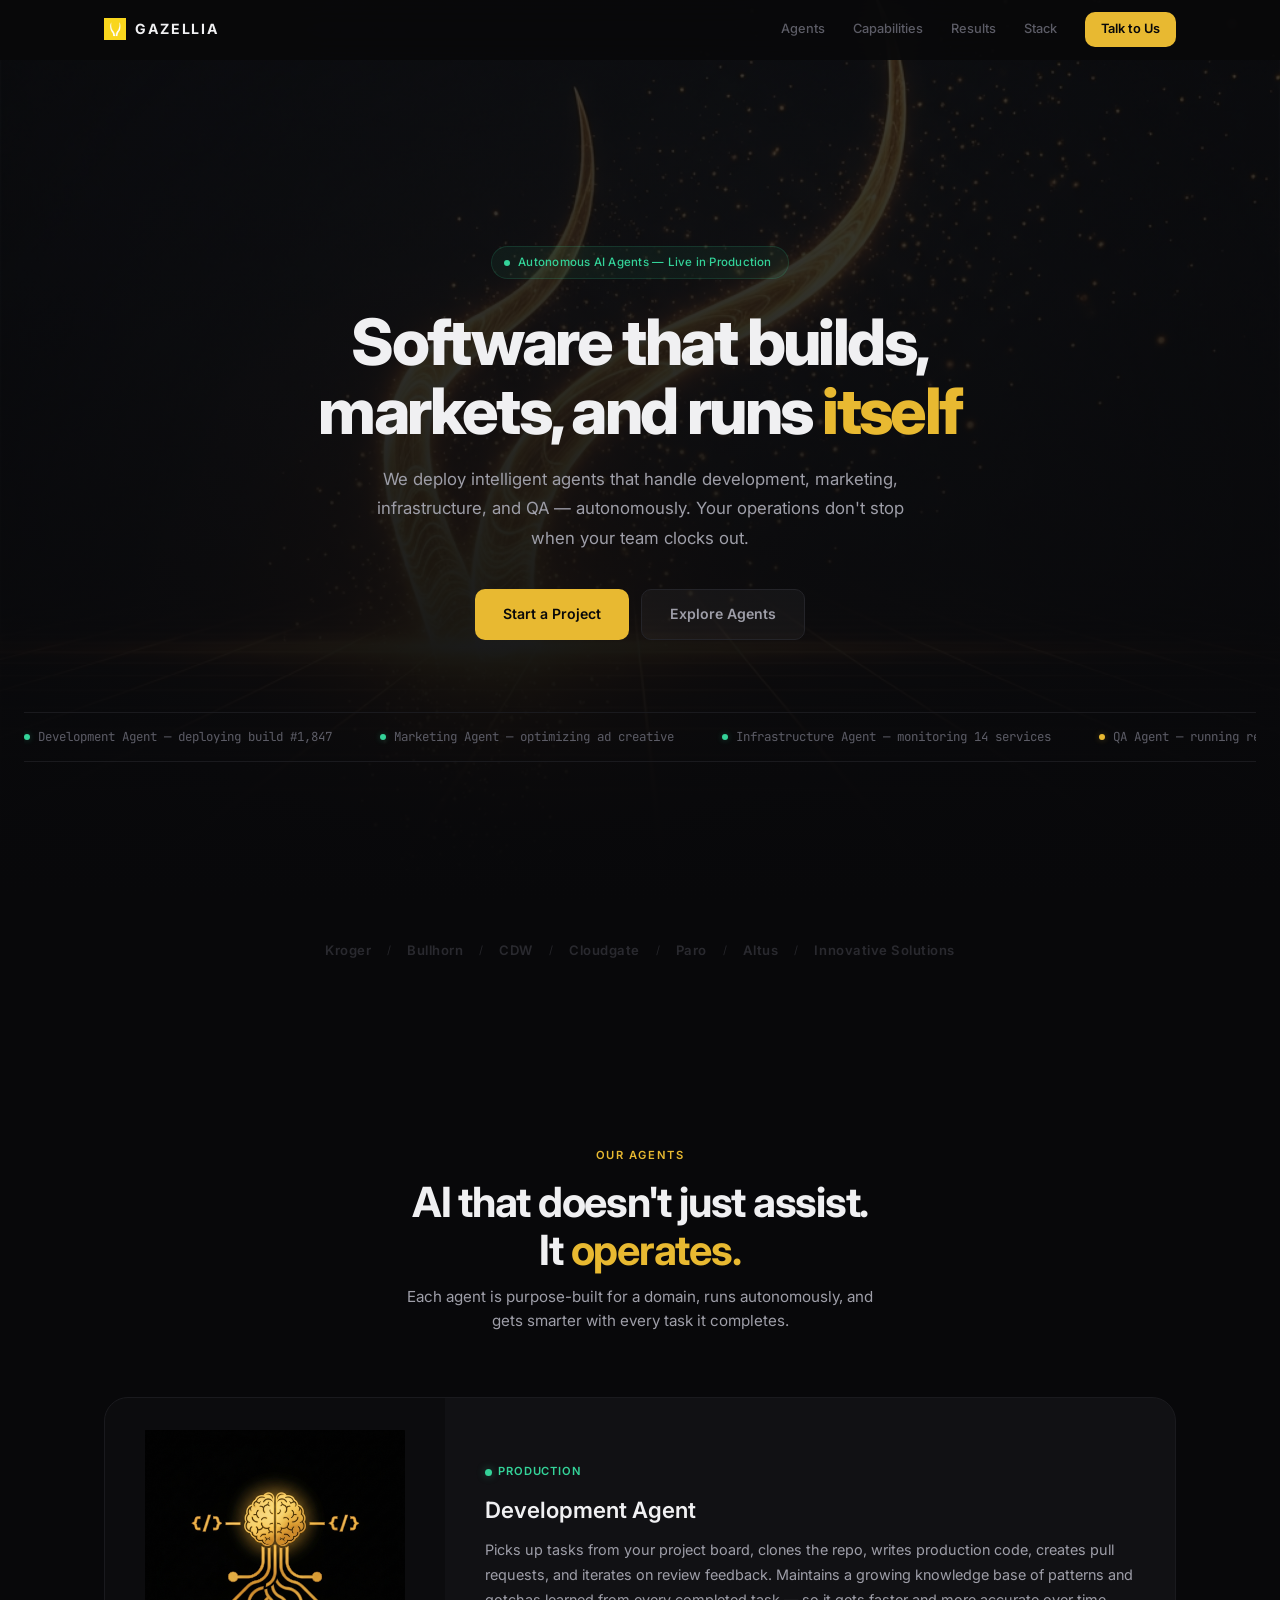
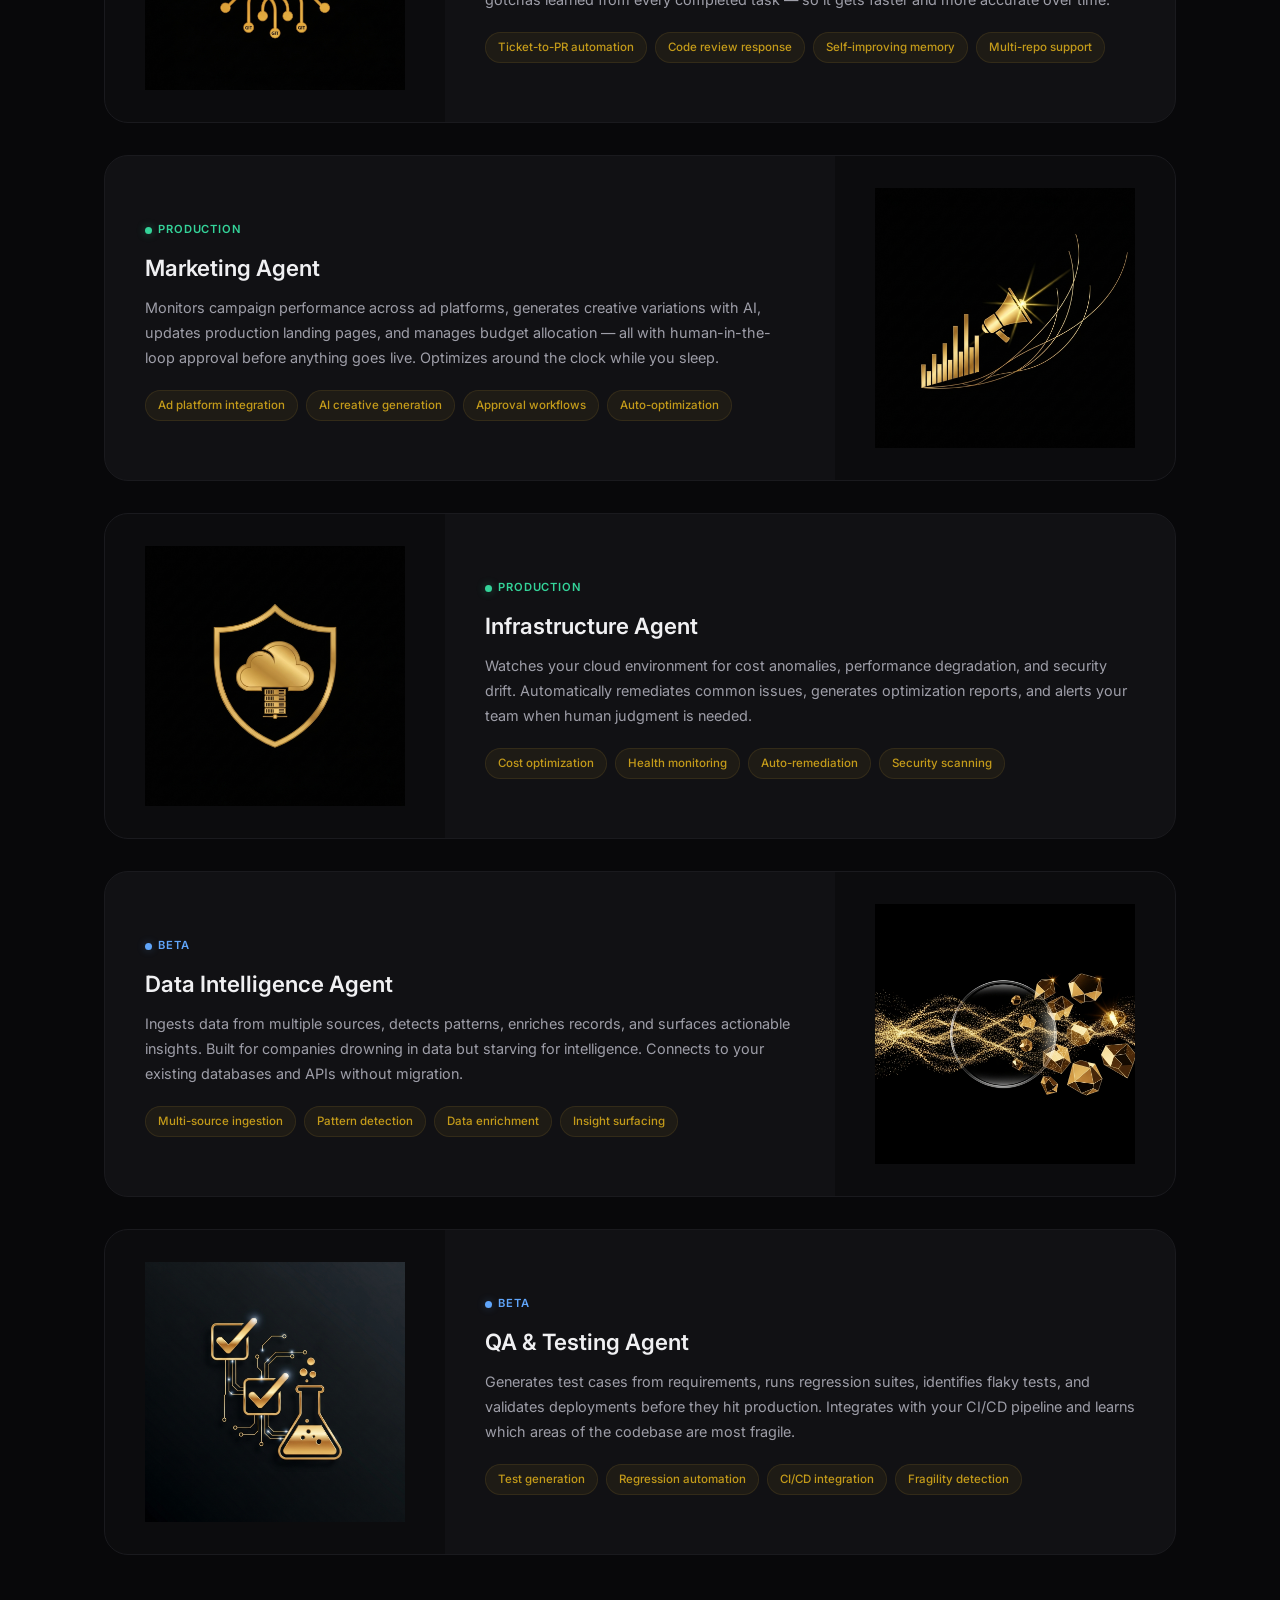
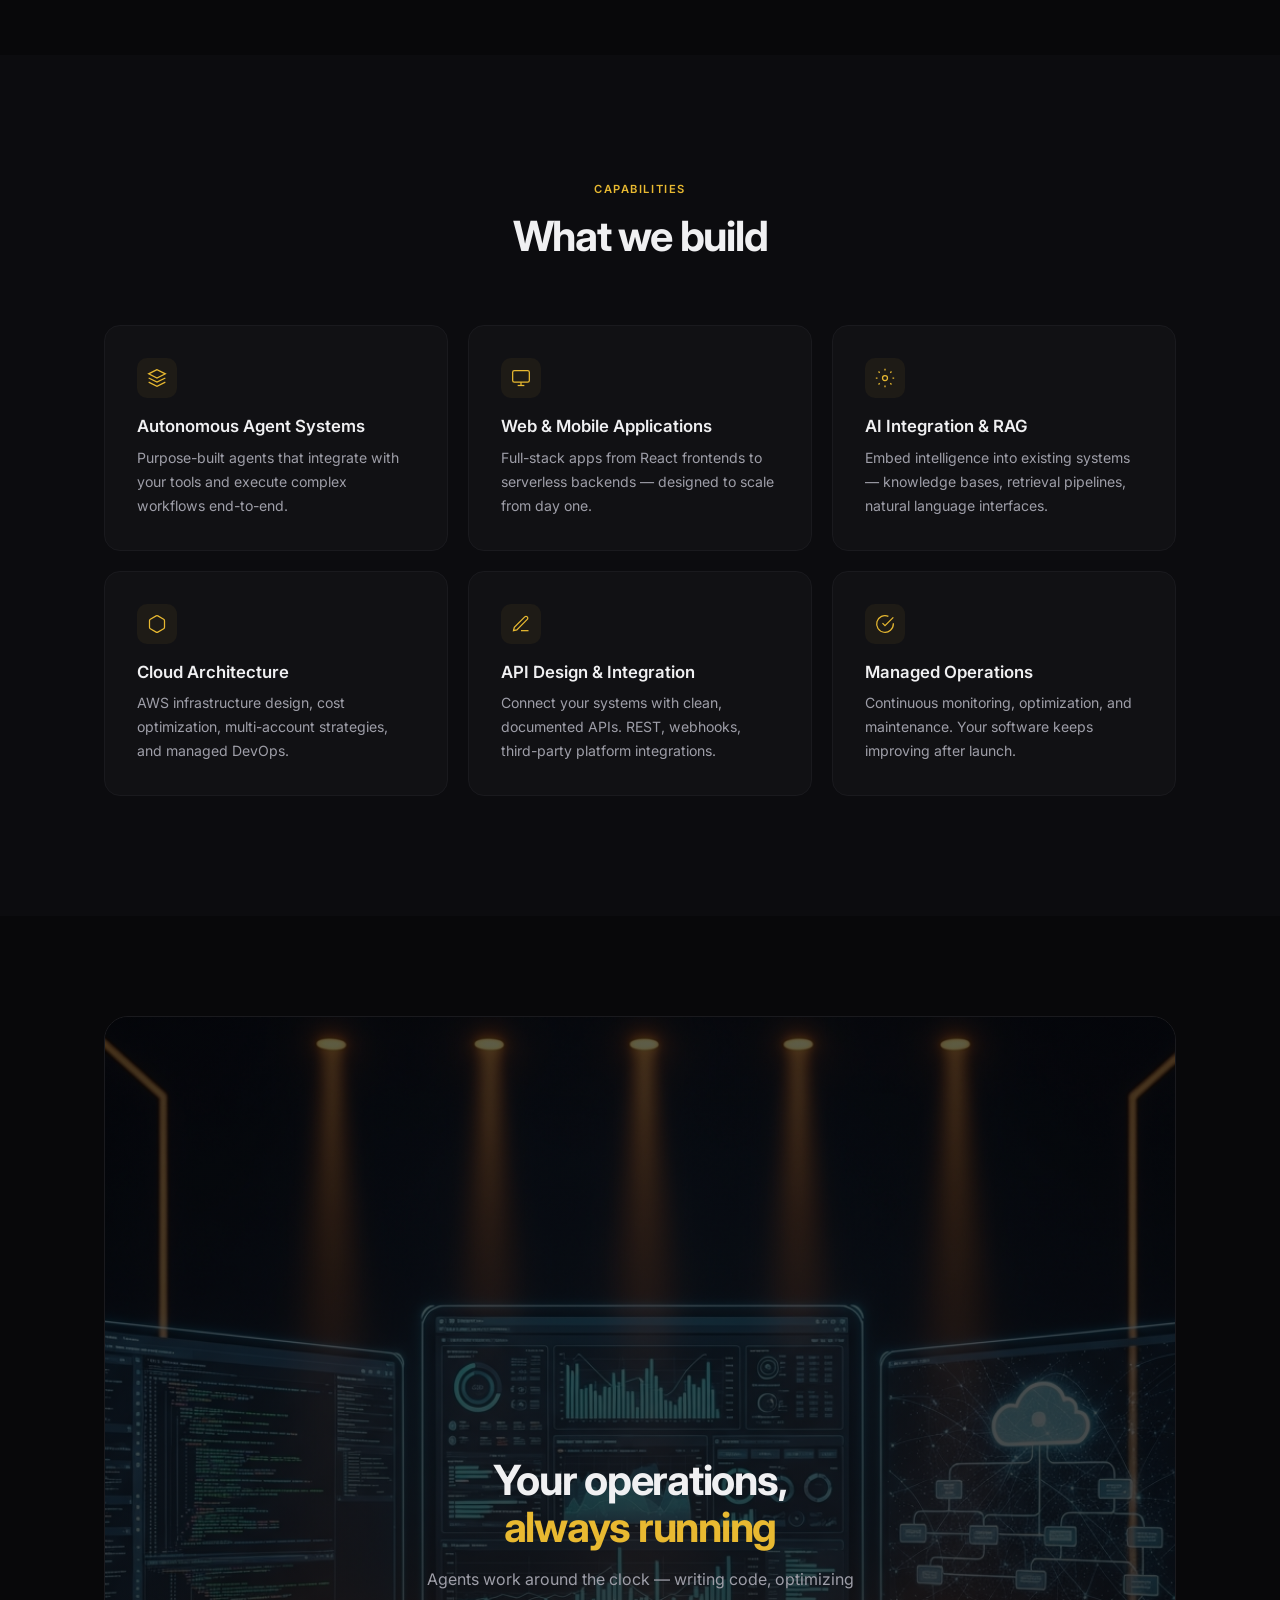
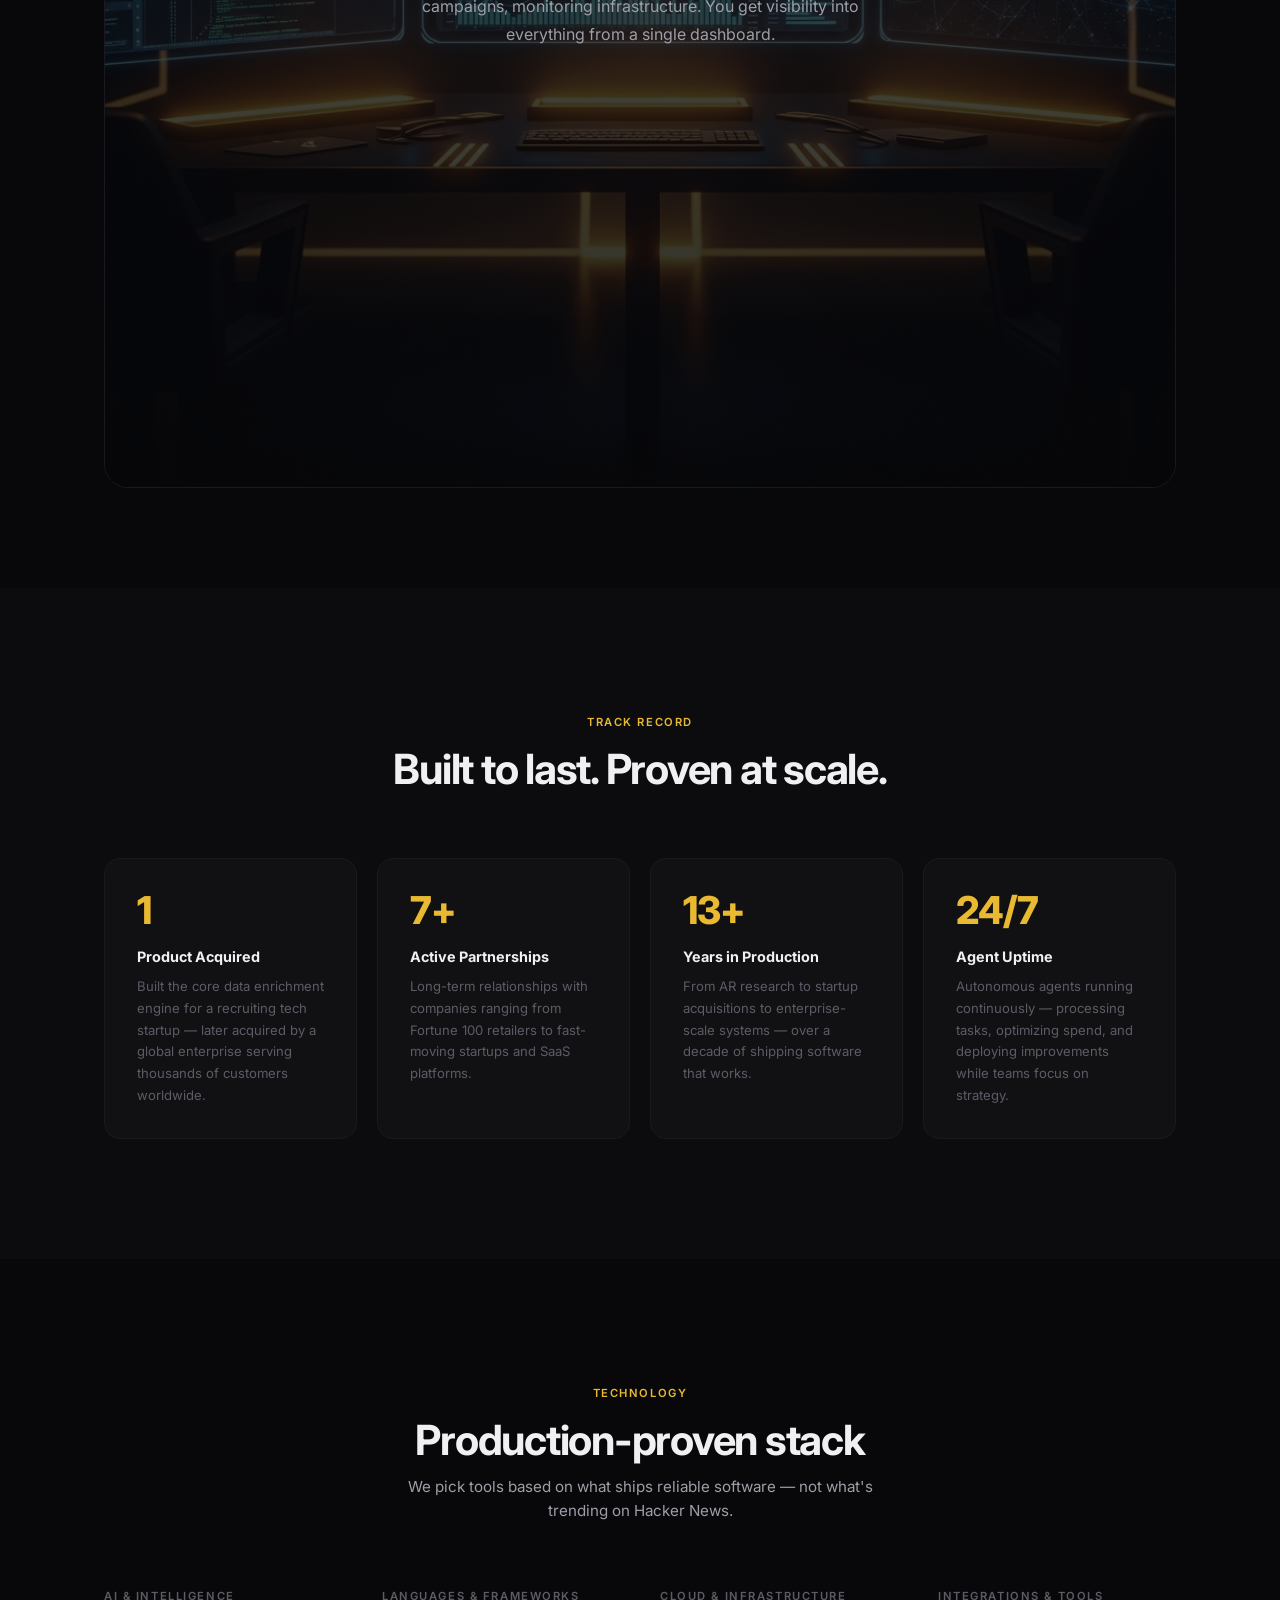
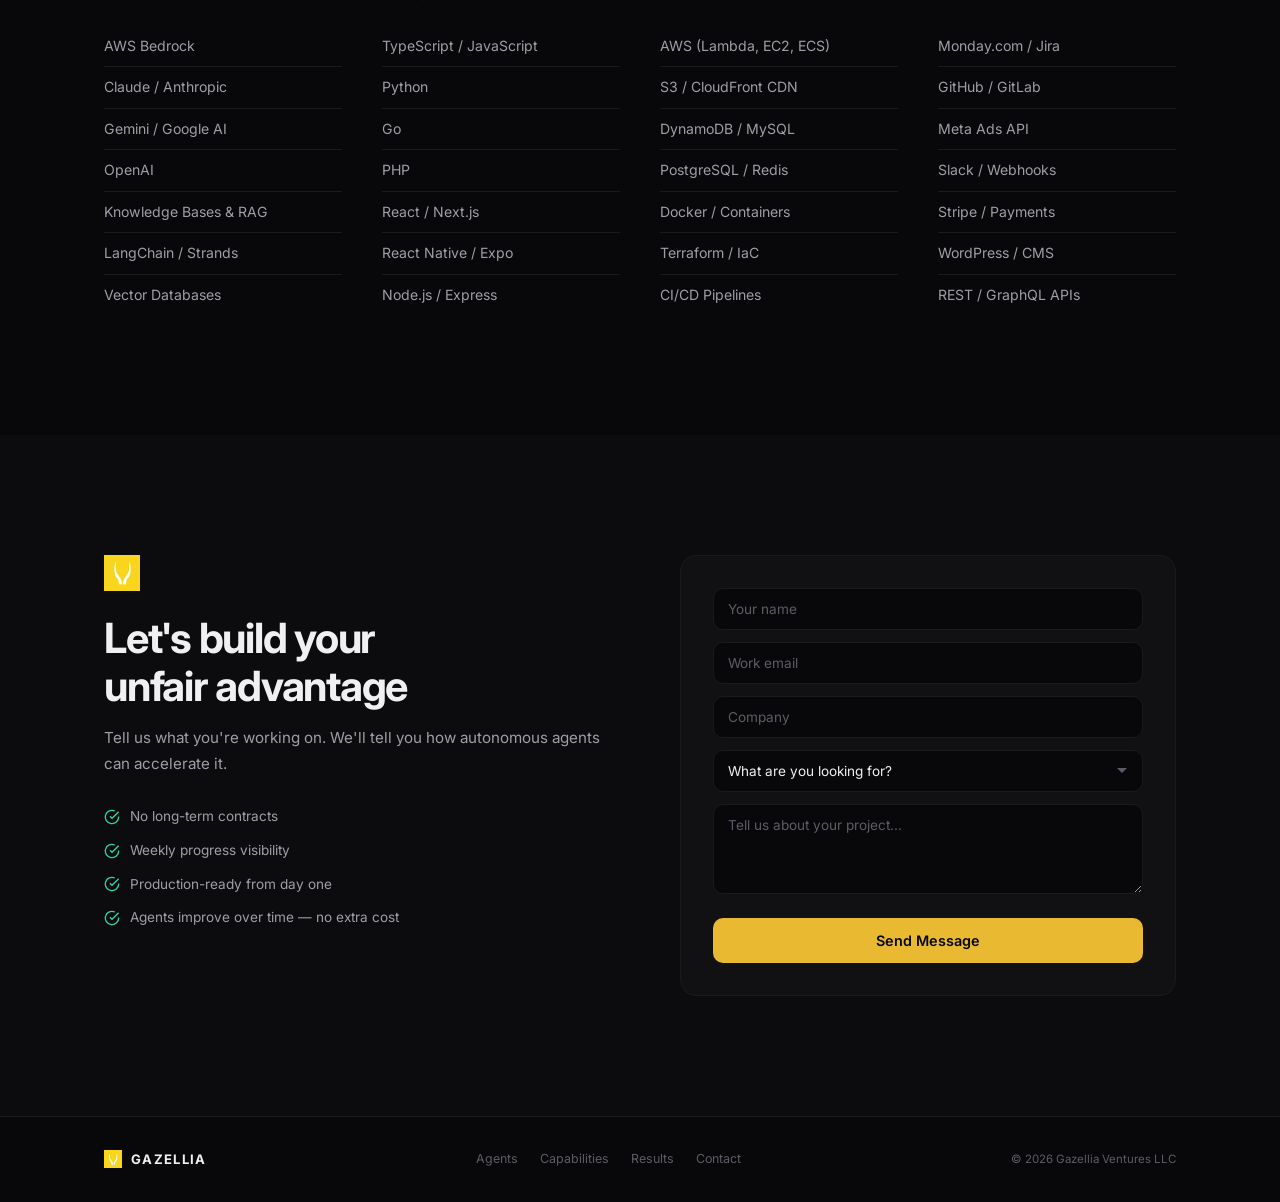
==== index.html @ 93c247a7 "v3: Agent-forward design with generated imagery, abstract names, expanded stack - Replace real agent" ====
<!DOCTYPE html>
<html lang="en">
<head>
  <meta charset="UTF-8">
  <meta name="viewport" content="width=device-width, initial-scale=1.0">
  <title>Gazellia | AI-Powered Development Studio</title>
  <meta name="description" content="Gazellia builds autonomous AI agents and intelligent software. Custom development, AI automation, and marketing intelligence for businesses ready to move faster.">
  <link rel="icon" type="image/webp" href="assets/images/gazellia-logo.webp">
  <link rel="preconnect" href="https://fonts.googleapis.com">
  <link rel="preconnect" href="https://fonts.gstatic.com" crossorigin>
  <link href="https://fonts.googleapis.com/css2?family=Inter:wght@300;400;500;600;700;800&family=JetBrains+Mono:wght@400;500&display=swap" rel="stylesheet">
  <link rel="stylesheet" href="styles.css">
</head>
<body>

  <!-- Nav -->
  <nav class="nav" id="nav">
    <div class="nav-inner">
      <a href="#" class="nav-logo">
        <img src="assets/images/horns-gold.png" alt="Gazellia" class="nav-logo-img">
        <span class="nav-logo-text">GAZELLIA</span>
      </a>
      <div class="nav-links" id="navLinks">
        <a href="#agents">Agents</a>
        <a href="#capabilities">Capabilities</a>
        <a href="#results">Results</a>
        <a href="#technology">Stack</a>
        <a href="#contact" class="nav-cta">Talk to Us</a>
      </div>
      <button class="nav-toggle" id="navToggle" aria-label="Toggle menu">
        <span></span><span></span><span></span>
      </button>
    </div>
  </nav>

  <!-- Hero -->
  <section class="hero">
    <div class="hero-bg">
      <img src="assets/images/generated/hero-abstract.png" alt="" class="hero-bg-img">
      <div class="hero-bg-overlay"></div>
    </div>
    <div class="hero-content">
      <div class="hero-badge">
        <span class="hero-badge-dot"></span>
        Autonomous AI Agents — Live in Production
      </div>
      <h1>Software that builds,<br>markets, and runs <span class="text-gold">itself</span></h1>
      <p class="hero-subtitle">We deploy intelligent agents that handle development, marketing, infrastructure, and QA — autonomously. Your operations don't stop when your team clocks out.</p>
      <div class="hero-actions">
        <a href="#contact" class="btn btn-primary">Start a Project</a>
        <a href="#agents" class="btn btn-ghost">Explore Agents</a>
      </div>
    </div>
    <div class="hero-ticker">
      <div class="ticker-inner">
        <div class="ticker-item">
          <span class="ticker-dot green"></span>
          <span>Development Agent — deploying build #1,847</span>
        </div>
        <div class="ticker-item">
          <span class="ticker-dot green"></span>
          <span>Marketing Agent — optimizing ad creative</span>
        </div>
        <div class="ticker-item">
          <span class="ticker-dot green"></span>
          <span>Infrastructure Agent — monitoring 14 services</span>
        </div>
        <div class="ticker-item">
          <span class="ticker-dot gold"></span>
          <span>QA Agent — running regression suite</span>
        </div>
        <div class="ticker-item">
          <span class="ticker-dot green"></span>
          <span>Data Agent — processing enrichment pipeline</span>
        </div>
      </div>
    </div>
  </section>

  <!-- Partners -->
  <section class="partners">
    <div class="partners-inner">
      <div class="partners-track">
        <span class="partner">Kroger</span>
        <span class="partner-sep">/</span>
        <span class="partner">Bullhorn</span>
        <span class="partner-sep">/</span>
        <span class="partner">CDW</span>
        <span class="partner-sep">/</span>
        <span class="partner">Cloudgate</span>
        <span class="partner-sep">/</span>
        <span class="partner">Paro</span>
        <span class="partner-sep">/</span>
        <span class="partner">Altus</span>
        <span class="partner-sep">/</span>
        <span class="partner">Innovative Solutions</span>
      </div>
    </div>
  </section>

  <!-- Agents -->
  <section class="agents" id="agents">
    <div class="section-inner">
      <div class="section-header">
        <span class="section-tag">Our Agents</span>
        <h2>AI that doesn't just assist.<br>It <span class="text-gold">operates.</span></h2>
        <p class="section-desc">Each agent is purpose-built for a domain, runs autonomously, and gets smarter with every task it completes.</p>
      </div>

      <div class="agent-showcase">

        <div class="agent-card">
          <div class="agent-visual">
            <img src="assets/images/generated/agent-dev.png" alt="">
          </div>
          <div class="agent-info">
            <div class="agent-header">
              <div class="agent-status"><span class="status-dot live"></span> Production</div>
            </div>
            <h3>Development Agent</h3>
            <p>Picks up tasks from your project board, clones the repo, writes production code, creates pull requests, and iterates on review feedback. Maintains a growing knowledge base of patterns and gotchas learned from every completed task — so it gets faster and more accurate over time.</p>
            <div class="agent-capabilities">
              <span>Ticket-to-PR automation</span>
              <span>Code review response</span>
              <span>Self-improving memory</span>
              <span>Multi-repo support</span>
            </div>
          </div>
        </div>

        <div class="agent-card reverse">
          <div class="agent-visual">
            <img src="assets/images/generated/agent-marketing.png" alt="">
          </div>
          <div class="agent-info">
            <div class="agent-header">
              <div class="agent-status"><span class="status-dot live"></span> Production</div>
            </div>
            <h3>Marketing Agent</h3>
            <p>Monitors campaign performance across ad platforms, generates creative variations with AI, updates production landing pages, and manages budget allocation — all with human-in-the-loop approval before anything goes live. Optimizes around the clock while you sleep.</p>
            <div class="agent-capabilities">
              <span>Ad platform integration</span>
              <span>AI creative generation</span>
              <span>Approval workflows</span>
              <span>Auto-optimization</span>
            </div>
          </div>
        </div>

        <div class="agent-card">
          <div class="agent-visual">
            <img src="assets/images/generated/agent-infra.png" alt="">
          </div>
          <div class="agent-info">
            <div class="agent-header">
              <div class="agent-status"><span class="status-dot live"></span> Production</div>
            </div>
            <h3>Infrastructure Agent</h3>
            <p>Watches your cloud environment for cost anomalies, performance degradation, and security drift. Automatically remediates common issues, generates optimization reports, and alerts your team when human judgment is needed.</p>
            <div class="agent-capabilities">
              <span>Cost optimization</span>
              <span>Health monitoring</span>
              <span>Auto-remediation</span>
              <span>Security scanning</span>
            </div>
          </div>
        </div>

        <div class="agent-card reverse">
          <div class="agent-visual">
            <img src="assets/images/generated/agent-data.png" alt="">
          </div>
          <div class="agent-info">
            <div class="agent-header">
              <div class="agent-status"><span class="status-dot beta"></span> Beta</div>
            </div>
            <h3>Data Intelligence Agent</h3>
            <p>Ingests data from multiple sources, detects patterns, enriches records, and surfaces actionable insights. Built for companies drowning in data but starving for intelligence. Connects to your existing databases and APIs without migration.</p>
            <div class="agent-capabilities">
              <span>Multi-source ingestion</span>
              <span>Pattern detection</span>
              <span>Data enrichment</span>
              <span>Insight surfacing</span>
            </div>
          </div>
        </div>

        <div class="agent-card">
          <div class="agent-visual">
            <img src="assets/images/generated/agent-qa.png" alt="">
          </div>
          <div class="agent-info">
            <div class="agent-header">
              <div class="agent-status"><span class="status-dot beta"></span> Beta</div>
            </div>
            <h3>QA & Testing Agent</h3>
            <p>Generates test cases from requirements, runs regression suites, identifies flaky tests, and validates deployments before they hit production. Integrates with your CI/CD pipeline and learns which areas of the codebase are most fragile.</p>
            <div class="agent-capabilities">
              <span>Test generation</span>
              <span>Regression automation</span>
              <span>CI/CD integration</span>
              <span>Fragility detection</span>
            </div>
          </div>
        </div>

      </div>
    </div>
  </section>

  <!-- Capabilities -->
  <section class="capabilities" id="capabilities">
    <div class="section-inner">
      <div class="section-header">
        <span class="section-tag">Capabilities</span>
        <h2>What we build</h2>
      </div>
      <div class="cap-grid">
        <div class="cap-item">
          <div class="cap-icon">
            <svg viewBox="0 0 24 24" fill="none" stroke="currentColor" stroke-width="1.5"><path d="M12 2L2 7l10 5 10-5-10-5z"/><path d="M2 17l10 5 10-5"/><path d="M2 12l10 5 10-5"/></svg>
          </div>
          <h3>Autonomous Agent Systems</h3>
          <p>Purpose-built agents that integrate with your tools and execute complex workflows end-to-end.</p>
        </div>
        <div class="cap-item">
          <div class="cap-icon">
            <svg viewBox="0 0 24 24" fill="none" stroke="currentColor" stroke-width="1.5"><rect x="2" y="3" width="20" height="14" rx="2"/><line x1="8" y1="21" x2="16" y2="21"/><line x1="12" y1="17" x2="12" y2="21"/></svg>
          </div>
          <h3>Web & Mobile Applications</h3>
          <p>Full-stack apps from React frontends to serverless backends — designed to scale from day one.</p>
        </div>
        <div class="cap-item">
          <div class="cap-icon">
            <svg viewBox="0 0 24 24" fill="none" stroke="currentColor" stroke-width="1.5"><circle cx="12" cy="12" r="3"/><path d="M12 1v2M12 21v2M4.22 4.22l1.42 1.42M18.36 18.36l1.42 1.42M1 12h2M21 12h2M4.22 19.78l1.42-1.42M18.36 5.64l1.42-1.42"/></svg>
          </div>
          <h3>AI Integration & RAG</h3>
          <p>Embed intelligence into existing systems — knowledge bases, retrieval pipelines, natural language interfaces.</p>
        </div>
        <div class="cap-item">
          <div class="cap-icon">
            <svg viewBox="0 0 24 24" fill="none" stroke="currentColor" stroke-width="1.5"><path d="M21 16V8a2 2 0 0 0-1-1.73l-7-4a2 2 0 0 0-2 0l-7 4A2 2 0 0 0 3 8v8a2 2 0 0 0 1 1.73l7 4a2 2 0 0 0 2 0l7-4A2 2 0 0 0 21 16z"/></svg>
          </div>
          <h3>Cloud Architecture</h3>
          <p>AWS infrastructure design, cost optimization, multi-account strategies, and managed DevOps.</p>
        </div>
        <div class="cap-item">
          <div class="cap-icon">
            <svg viewBox="0 0 24 24" fill="none" stroke="currentColor" stroke-width="1.5"><path d="M12 20h9"/><path d="M16.5 3.5a2.121 2.121 0 0 1 3 3L7 19l-4 1 1-4L16.5 3.5z"/></svg>
          </div>
          <h3>API Design & Integration</h3>
          <p>Connect your systems with clean, documented APIs. REST, webhooks, third-party platform integrations.</p>
        </div>
        <div class="cap-item">
          <div class="cap-icon">
            <svg viewBox="0 0 24 24" fill="none" stroke="currentColor" stroke-width="1.5"><path d="M22 11.08V12a10 10 0 1 1-5.93-9.14"/><polyline points="22 4 12 14.01 9 11.01"/></svg>
          </div>
          <h3>Managed Operations</h3>
          <p>Continuous monitoring, optimization, and maintenance. Your software keeps improving after launch.</p>
        </div>
      </div>
    </div>
  </section>

  <!-- Process Visual -->
  <section class="process-visual">
    <div class="section-inner">
      <div class="process-img-wrap">
        <img src="assets/images/generated/process-visual.png" alt="Gazellia command center" class="process-img">
        <div class="process-overlay">
          <h2>Your operations,<br><span class="text-gold">always running</span></h2>
          <p>Agents work around the clock — writing code, optimizing campaigns, monitoring infrastructure. You get visibility into everything from a single dashboard.</p>
        </div>
      </div>
    </div>
  </section>

  <!-- Results -->
  <section class="results" id="results">
    <div class="section-inner">
      <div class="section-header">
        <span class="section-tag">Track Record</span>
        <h2>Built to last. Proven at scale.</h2>
      </div>
      <div class="results-row">
        <div class="result-stat">
          <div class="result-number">1</div>
          <div class="result-detail">
            <strong>Product Acquired</strong>
            <p>Built the core data enrichment engine for a recruiting tech startup — later acquired by a global enterprise serving thousands of customers worldwide.</p>
          </div>
        </div>
        <div class="result-stat">
          <div class="result-number">7+</div>
          <div class="result-detail">
            <strong>Active Partnerships</strong>
            <p>Long-term relationships with companies ranging from Fortune 100 retailers to fast-moving startups and SaaS platforms.</p>
          </div>
        </div>
        <div class="result-stat">
          <div class="result-number">13+</div>
          <div class="result-detail">
            <strong>Years in Production</strong>
            <p>From AR research to startup acquisitions to enterprise-scale systems — over a decade of shipping software that works.</p>
          </div>
        </div>
        <div class="result-stat">
          <div class="result-number">24/7</div>
          <div class="result-detail">
            <strong>Agent Uptime</strong>
            <p>Autonomous agents running continuously — processing tasks, optimizing spend, and deploying improvements while teams focus on strategy.</p>
          </div>
        </div>
      </div>
    </div>
  </section>

  <!-- Technology -->
  <section class="technology" id="technology">
    <div class="section-inner">
      <div class="section-header">
        <span class="section-tag">Technology</span>
        <h2>Production-proven stack</h2>
        <p class="section-desc">We pick tools based on what ships reliable software — not what's trending on Hacker News.</p>
      </div>
      <div class="tech-columns">
        <div class="tech-col">
          <h4>AI & Intelligence</h4>
          <ul>
            <li>AWS Bedrock</li>
            <li>Claude / Anthropic</li>
            <li>Gemini / Google AI</li>
            <li>OpenAI</li>
            <li>Knowledge Bases & RAG</li>
            <li>LangChain / Strands</li>
            <li>Vector Databases</li>
          </ul>
        </div>
        <div class="tech-col">
          <h4>Languages & Frameworks</h4>
          <ul>
            <li>TypeScript / JavaScript</li>
            <li>Python</li>
            <li>Go</li>
            <li>PHP</li>
            <li>React / Next.js</li>
            <li>React Native / Expo</li>
            <li>Node.js / Express</li>
          </ul>
        </div>
        <div class="tech-col">
          <h4>Cloud & Infrastructure</h4>
          <ul>
            <li>AWS (Lambda, EC2, ECS)</li>
            <li>S3 / CloudFront CDN</li>
            <li>DynamoDB / MySQL</li>
            <li>PostgreSQL / Redis</li>
            <li>Docker / Containers</li>
            <li>Terraform / IaC</li>
            <li>CI/CD Pipelines</li>
          </ul>
        </div>
        <div class="tech-col">
          <h4>Integrations & Tools</h4>
          <ul>
            <li>Monday.com / Jira</li>
            <li>GitHub / GitLab</li>
            <li>Meta Ads API</li>
            <li>Slack / Webhooks</li>
            <li>Stripe / Payments</li>
            <li>WordPress / CMS</li>
            <li>REST / GraphQL APIs</li>
          </ul>
        </div>
      </div>
    </div>
  </section>

  <!-- CTA -->
  <section class="cta" id="contact">
    <div class="section-inner">
      <div class="cta-layout">
        <div class="cta-text">
          <img src="assets/images/horns-gold.png" alt="" class="cta-icon">
          <h2>Let's build your<br>unfair advantage</h2>
          <p>Tell us what you're working on. We'll tell you how autonomous agents can accelerate it.</p>
          <div class="cta-trust">
            <div class="trust-item">
              <svg viewBox="0 0 24 24" fill="none" stroke="currentColor" stroke-width="2"><path d="M22 11.08V12a10 10 0 1 1-5.93-9.14"/><polyline points="22 4 12 14.01 9 11.01"/></svg>
              <span>No long-term contracts</span>
            </div>
            <div class="trust-item">
              <svg viewBox="0 0 24 24" fill="none" stroke="currentColor" stroke-width="2"><path d="M22 11.08V12a10 10 0 1 1-5.93-9.14"/><polyline points="22 4 12 14.01 9 11.01"/></svg>
              <span>Weekly progress visibility</span>
            </div>
            <div class="trust-item">
              <svg viewBox="0 0 24 24" fill="none" stroke="currentColor" stroke-width="2"><path d="M22 11.08V12a10 10 0 1 1-5.93-9.14"/><polyline points="22 4 12 14.01 9 11.01"/></svg>
              <span>Production-ready from day one</span>
            </div>
            <div class="trust-item">
              <svg viewBox="0 0 24 24" fill="none" stroke="currentColor" stroke-width="2"><path d="M22 11.08V12a10 10 0 1 1-5.93-9.14"/><polyline points="22 4 12 14.01 9 11.01"/></svg>
              <span>Agents improve over time — no extra cost</span>
            </div>
          </div>
        </div>
        <div class="cta-form-wrap">
          <form class="contact-form" id="contactForm">
            <input type="text" name="name" placeholder="Your name" required>
            <input type="email" name="email" placeholder="Work email" required>
            <input type="text" name="company" placeholder="Company">
            <select name="interest" required>
              <option value="" disabled selected>What are you looking for?</option>
              <option value="ai-agents">AI Agents & Automation</option>
              <option value="ai-marketing">AI Marketing Automation</option>
              <option value="custom-software">Custom Software / App Development</option>
              <option value="cloud">Cloud Architecture & DevOps</option>
              <option value="consulting">AI Strategy Consulting</option>
              <option value="other">Something Else</option>
            </select>
            <textarea name="message" rows="4" placeholder="Tell us about your project..." required></textarea>
            <button type="submit" class="btn btn-primary btn-full">Send Message</button>
          </form>
        </div>
      </div>
    </div>
  </section>

  <!-- Footer -->
  <footer class="footer">
    <div class="footer-inner">
      <div class="footer-brand">
        <img src="assets/images/horns-gold.png" alt="Gazellia" class="footer-logo">
        <span>GAZELLIA</span>
      </div>
      <div class="footer-links">
        <a href="#agents">Agents</a>
        <a href="#capabilities">Capabilities</a>
        <a href="#results">Results</a>
        <a href="#contact">Contact</a>
      </div>
      <div class="footer-copy">
        &copy; 2026 Gazellia Ventures LLC
      </div>
    </div>
  </footer>

  <script src="main.js"></script>
</body>
</html>
---- styles.css ----
/* ============================================
   Gazellia v3 — Agent-Forward, Image-Rich
   Dark theme, gold accents, editorial layout
   ============================================ */

:root {
  --gold: #E8B931;
  --gold-bright: #F2C31C;
  --gold-dim: #C49B1A;
  --gold-subtle: rgba(232, 185, 49, 0.06);
  --green: #34d399;
  --green-dim: rgba(52, 211, 153, 0.15);
  --blue: #60a5fa;
  --blue-dim: rgba(96, 165, 250, 0.15);
  --bg: #08080A;
  --bg-elevated: #0C0C0F;
  --bg-card: #111114;
  --bg-card-hover: #161619;
  --border: #1A1A1E;
  --border-light: #242429;
  --text: #F0F0F2;
  --text-secondary: #9E9EA8;
  --text-muted: #5C5C66;
  --radius: 16px;
  --radius-sm: 10px;
  --radius-lg: 24px;
  --max-width: 1120px;
  --nav-height: 60px;
}

*, *::before, *::after { margin: 0; padding: 0; box-sizing: border-box; }

html {
  scroll-behavior: smooth;
  scroll-padding-top: var(--nav-height);
}

body {
  font-family: 'Inter', -apple-system, BlinkMacSystemFont, sans-serif;
  background: var(--bg);
  color: var(--text);
  line-height: 1.6;
  -webkit-font-smoothing: antialiased;
  overflow-x: hidden;
}

img { max-width: 100%; display: block; }
a { color: inherit; text-decoration: none; }

h1 {
  font-size: clamp(2.6rem, 5.5vw, 4rem);
  font-weight: 800;
  line-height: 1.08;
  letter-spacing: -0.04em;
}
h2 {
  font-size: clamp(1.7rem, 3.5vw, 2.6rem);
  font-weight: 700;
  line-height: 1.15;
  letter-spacing: -0.03em;
}
h3 { font-size: 1.25rem; font-weight: 600; line-height: 1.3; }
h4 {
  font-size: 0.7rem;
  font-weight: 600;
  text-transform: uppercase;
  letter-spacing: 0.14em;
  color: var(--text-muted);
  margin-bottom: 20px;
}
.text-gold { color: var(--gold); }

/* ---- Buttons ---- */
.btn {
  display: inline-flex;
  align-items: center;
  justify-content: center;
  padding: 13px 28px;
  font-size: 0.88rem;
  font-weight: 600;
  border-radius: var(--radius-sm);
  border: none;
  cursor: pointer;
  transition: all 0.2s ease;
  font-family: inherit;
}
.btn-primary { background: var(--gold); color: #08080A; }
.btn-primary:hover {
  background: var(--gold-bright);
  transform: translateY(-1px);
  box-shadow: 0 4px 24px rgba(232, 185, 49, 0.2);
}
.btn-ghost {
  background: rgba(255,255,255,0.04);
  color: var(--text-secondary);
  border: 1px solid var(--border-light);
}
.btn-ghost:hover { border-color: var(--text-muted); color: var(--text); }
.btn-full { width: 100%; }

/* ---- Nav ---- */
.nav {
  position: fixed; top: 0; left: 0; right: 0;
  height: var(--nav-height);
  z-index: 100;
  background: rgba(8, 8, 10, 0.88);
  backdrop-filter: blur(24px);
  border-bottom: 1px solid transparent;
  transition: border-color 0.3s;
}
.nav.scrolled { border-bottom-color: var(--border); }
.nav-inner {
  max-width: var(--max-width);
  margin: 0 auto; padding: 0 24px;
  height: 100%;
  display: flex; align-items: center; justify-content: space-between;
}
.nav-logo { display: flex; align-items: center; gap: 9px; }
.nav-logo-img { height: 22px; }
.nav-logo-text { font-size: 0.88rem; font-weight: 700; letter-spacing: 0.12em; }
.nav-links { display: flex; align-items: center; gap: 28px; }
.nav-links a { font-size: 0.8rem; color: var(--text-muted); transition: color 0.2s; font-weight: 500; }
.nav-links a:hover { color: var(--text); }
.nav-cta {
  padding: 7px 16px !important;
  background: var(--gold) !important;
  color: #08080A !important;
  border-radius: var(--radius-sm) !important;
  font-weight: 600 !important;
}
.nav-cta:hover { background: var(--gold-bright) !important; }
.nav-toggle {
  display: none; flex-direction: column; gap: 5px;
  background: none; border: none; cursor: pointer; padding: 4px;
}
.nav-toggle span { display: block; width: 20px; height: 1.5px; background: var(--text); }

/* ---- Hero ---- */
.hero {
  position: relative;
  min-height: 100vh;
  display: flex; flex-direction: column;
  align-items: center; justify-content: center;
  text-align: center;
  padding: calc(var(--nav-height) + 48px) 24px 0;
  overflow: hidden;
}
.hero-bg {
  position: absolute; inset: 0;
  display: flex; align-items: center; justify-content: center;
}
.hero-bg-img {
  width: 100%; height: 100%;
  object-fit: cover;
  opacity: 0.35;
}
.hero-bg-overlay {
  position: absolute; inset: 0;
  background: linear-gradient(180deg, rgba(8,8,10,0.3) 0%, rgba(8,8,10,0.7) 60%, var(--bg) 100%);
}
.hero-content { position: relative; max-width: 720px; z-index: 1; }

.hero-badge {
  display: inline-flex; align-items: center; gap: 8px;
  padding: 6px 16px 6px 12px;
  background: rgba(52, 211, 153, 0.06);
  border: 1px solid rgba(52, 211, 153, 0.15);
  border-radius: 100px;
  font-size: 0.72rem; font-weight: 500; color: var(--green);
  margin-bottom: 28px; letter-spacing: 0.02em;
}
.hero-badge-dot {
  width: 6px; height: 6px; border-radius: 50%;
  background: var(--green);
  animation: pulse 2s ease-in-out infinite;
}
@keyframes pulse { 0%,100% { opacity: 1; } 50% { opacity: 0.4; } }

.hero-subtitle {
  font-size: 1.05rem; color: var(--text-secondary);
  margin-top: 20px; max-width: 560px;
  margin-left: auto; margin-right: auto; line-height: 1.75;
}
.hero-actions { display: flex; gap: 12px; justify-content: center; margin-top: 36px; }

/* Ticker */
.hero-ticker {
  position: relative; z-index: 1;
  margin-top: 72px;
  width: 100%; overflow: hidden;
  border-top: 1px solid var(--border);
  border-bottom: 1px solid var(--border);
  padding: 14px 0;
}
.ticker-inner {
  display: flex; gap: 48px;
  animation: ticker 30s linear infinite;
  width: max-content;
}
.ticker-item {
  display: flex; align-items: center; gap: 8px;
  white-space: nowrap;
  font-size: 0.78rem; color: var(--text-muted);
  font-family: 'JetBrains Mono', monospace;
  font-weight: 400;
}
.ticker-dot {
  width: 6px; height: 6px; border-radius: 50%; flex-shrink: 0;
}
.ticker-dot.green { background: var(--green); box-shadow: 0 0 6px rgba(52,211,153,0.3); }
.ticker-dot.gold { background: var(--gold); box-shadow: 0 0 6px rgba(232,185,49,0.3); }

@keyframes ticker {
  0% { transform: translateX(0); }
  100% { transform: translateX(-50%); }
}

/* ---- Partners ---- */
.partners {
  padding: 36px 24px;
}
.partners-inner {
  max-width: var(--max-width);
  margin: 0 auto; text-align: center;
}
.partners-track {
  display: flex; justify-content: center; align-items: center;
  gap: 0; flex-wrap: wrap;
}
.partner {
  font-size: 0.82rem; font-weight: 600; color: var(--text-muted);
  letter-spacing: 0.04em; opacity: 0.4;
  padding: 4px 16px;
}
.partner-sep {
  color: var(--border-light); font-size: 0.7rem;
}

/* ---- Section Common ---- */
.section-inner { max-width: var(--max-width); margin: 0 auto; padding: 0 24px; }
.section-header { text-align: center; margin-bottom: 64px; }
.section-tag {
  display: inline-block;
  font-size: 0.7rem; font-weight: 600;
  text-transform: uppercase; letter-spacing: 0.14em;
  color: var(--gold); margin-bottom: 14px;
}
.section-desc {
  color: var(--text-secondary); font-size: 0.95rem;
  margin-top: 10px; max-width: 480px;
  margin-left: auto; margin-right: auto;
}

/* ---- Agent Showcase ---- */
.agents { padding: 140px 0 100px; }

.agent-showcase {
  display: flex; flex-direction: column; gap: 32px;
}

.agent-card {
  display: grid;
  grid-template-columns: 340px 1fr;
  gap: 40px;
  background: var(--bg-card);
  border: 1px solid var(--border);
  border-radius: var(--radius-lg);
  overflow: hidden;
  transition: all 0.3s ease;
  align-items: center;
}
.agent-card:hover {
  border-color: var(--border-light);
  background: var(--bg-card-hover);
}
.agent-card.reverse {
  grid-template-columns: 1fr 340px;
}
.agent-card.reverse .agent-visual { order: 2; }
.agent-card.reverse .agent-info { order: 1; }

.agent-visual {
  height: 100%; overflow: hidden;
  display: flex; align-items: center; justify-content: center;
  background: rgba(0,0,0,0.3);
  padding: 32px;
}
.agent-visual img {
  width: 100%; max-width: 260px;
  object-fit: contain;
  transition: transform 0.4s ease;
}
.agent-card:hover .agent-visual img {
  transform: scale(1.05);
}

.agent-info { padding: 40px 40px 40px 0; }
.agent-card.reverse .agent-info { padding: 40px 0 40px 40px; }

.agent-header { margin-bottom: 12px; }
.agent-status {
  display: inline-flex; align-items: center; gap: 6px;
  font-size: 0.7rem; font-weight: 600;
  text-transform: uppercase; letter-spacing: 0.08em;
}
.status-dot {
  width: 7px; height: 7px; border-radius: 50%;
}
.status-dot.live {
  background: var(--green);
  box-shadow: 0 0 8px rgba(52,211,153,0.4);
  animation: pulse 2s ease-in-out infinite;
}
.status-dot.beta {
  background: var(--blue);
  box-shadow: 0 0 8px rgba(96,165,250,0.3);
  animation: pulse 2s ease-in-out infinite;
}
.agent-status { color: var(--green); }
.agent-card:nth-child(4) .agent-status,
.agent-card:nth-child(5) .agent-status { color: var(--blue); }

.agent-card h3 { font-size: 1.4rem; margin-bottom: 12px; }
.agent-card p {
  color: var(--text-secondary); font-size: 0.9rem; line-height: 1.75;
}

.agent-capabilities {
  display: flex; flex-wrap: wrap; gap: 8px; margin-top: 20px;
}
.agent-capabilities span {
  font-size: 0.72rem; padding: 5px 12px;
  background: var(--gold-subtle);
  border: 1px solid rgba(232,185,49,0.1);
  border-radius: 100px;
  color: var(--gold-dim); font-weight: 500;
}

/* ---- Capabilities ---- */
.capabilities {
  padding: 120px 0;
  background: var(--bg-elevated);
}
.cap-grid {
  display: grid; grid-template-columns: repeat(3, 1fr); gap: 20px;
}
.cap-item {
  padding: 32px;
  background: var(--bg-card);
  border: 1px solid var(--border);
  border-radius: var(--radius);
  transition: all 0.3s ease;
}
.cap-item:hover {
  background: var(--bg-card-hover);
  transform: translateY(-3px);
}
.cap-icon {
  width: 40px; height: 40px;
  display: flex; align-items: center; justify-content: center;
  background: var(--gold-subtle);
  border-radius: var(--radius-sm);
  margin-bottom: 18px;
  color: var(--gold);
}
.cap-icon svg { width: 20px; height: 20px; }
.cap-item h3 { font-size: 1.05rem; margin-bottom: 8px; }
.cap-item p { color: var(--text-secondary); font-size: 0.88rem; line-height: 1.7; }

/* ---- Process Visual ---- */
.process-visual { padding: 100px 0; }
.process-img-wrap {
  position: relative; border-radius: var(--radius-lg);
  overflow: hidden; border: 1px solid var(--border);
}
.process-img {
  width: 100%; display: block;
  filter: brightness(0.6);
}
.process-overlay {
  position: absolute; inset: 0;
  display: flex; flex-direction: column;
  align-items: center; justify-content: center;
  text-align: center; padding: 48px;
  background: linear-gradient(180deg, rgba(8,8,10,0.4), rgba(8,8,10,0.75));
}
.process-overlay p {
  color: var(--text-secondary);
  font-size: 1rem; max-width: 460px;
  margin-top: 14px; line-height: 1.7;
}

/* ---- Results ---- */
.results {
  padding: 120px 0;
  background: var(--bg-elevated);
}
.results-row {
  display: grid; grid-template-columns: repeat(4, 1fr); gap: 20px;
}
.result-stat {
  padding: 32px;
  background: var(--bg-card);
  border: 1px solid var(--border);
  border-radius: var(--radius);
  transition: all 0.3s ease;
}
.result-stat:hover { background: var(--bg-card-hover); transform: translateY(-3px); }
.result-number {
  font-size: 2.4rem; font-weight: 800; color: var(--gold);
  letter-spacing: -0.03em; line-height: 1; margin-bottom: 16px;
}
.result-detail strong {
  display: block; font-size: 0.9rem; margin-bottom: 8px;
}
.result-detail p {
  color: var(--text-muted); font-size: 0.82rem; line-height: 1.65;
}

/* ---- Technology ---- */
.technology { padding: 120px 0; }
.tech-columns {
  display: grid; grid-template-columns: repeat(4, 1fr); gap: 40px;
}
.tech-columns ul {
  list-style: none;
}
.tech-columns li {
  padding: 9px 0;
  font-size: 0.88rem;
  color: var(--text-secondary);
  border-bottom: 1px solid var(--border);
  transition: color 0.2s;
}
.tech-columns li:last-child { border-bottom: none; }
.tech-columns li:hover { color: var(--text); }

/* ---- CTA ---- */
.cta { padding: 120px 0; background: var(--bg-elevated); }
.cta-layout {
  display: grid; grid-template-columns: 1fr 1fr;
  gap: 80px; align-items: start;
}
.cta-icon { height: 36px; margin-bottom: 24px; }
.cta-text h2 { margin-bottom: 14px; }
.cta-text > p {
  color: var(--text-secondary); font-size: 0.95rem;
  line-height: 1.75; margin-bottom: 28px;
}
.cta-trust { display: flex; flex-direction: column; gap: 12px; }
.trust-item {
  display: flex; align-items: center; gap: 10px;
  color: var(--text-secondary); font-size: 0.85rem;
}
.trust-item svg { width: 16px; height: 16px; color: var(--green); flex-shrink: 0; }

.cta-form-wrap {
  background: var(--bg-card);
  border: 1px solid var(--border);
  border-radius: var(--radius); padding: 32px;
}
.contact-form input,
.contact-form select,
.contact-form textarea {
  width: 100%; padding: 12px 14px;
  background: var(--bg); border: 1px solid var(--border);
  border-radius: var(--radius-sm);
  color: var(--text); font-family: inherit; font-size: 0.85rem;
  margin-bottom: 12px; transition: border-color 0.2s; appearance: none;
}
.contact-form select {
  background-image: url("data:image/svg+xml,%3Csvg xmlns='http://www.w3.org/2000/svg' width='12' height='12' viewBox='0 0 12 12' fill='%235C5C66'%3E%3Cpath d='M6 8L1 3h10z'/%3E%3C/svg%3E");
  background-repeat: no-repeat;
  background-position: right 14px center;
  padding-right: 36px;
}
.contact-form input:focus,
.contact-form select:focus,
.contact-form textarea:focus { outline: none; border-color: var(--gold-dim); }
.contact-form input::placeholder,
.contact-form textarea::placeholder { color: var(--text-muted); }
.contact-form textarea { resize: vertical; min-height: 80px; }
.contact-form .btn { margin-top: 4px; padding: 14px; font-size: 0.9rem; }

/* ---- Footer ---- */
.footer { padding: 32px 0; border-top: 1px solid var(--border); }
.footer-inner {
  max-width: var(--max-width); margin: 0 auto; padding: 0 24px;
  display: flex; align-items: center; justify-content: space-between;
}
.footer-brand {
  display: flex; align-items: center; gap: 9px;
  font-weight: 700; letter-spacing: 0.1em; font-size: 0.82rem;
}
.footer-logo { height: 18px; }
.footer-links { display: flex; gap: 22px; }
.footer-links a { font-size: 0.78rem; color: var(--text-muted); transition: color 0.2s; }
.footer-links a:hover { color: var(--text); }
.footer-copy { font-size: 0.72rem; color: var(--text-muted); }

/* ---- Animations ---- */
@keyframes fadeUp {
  from { opacity: 0; transform: translateY(28px); }
  to { opacity: 1; transform: translateY(0); }
}
.hero-content { animation: fadeUp 0.7s ease forwards; }

.agent-card,
.cap-item,
.result-stat,
.tech-col {
  opacity: 0; transform: translateY(20px);
  transition: opacity 0.5s ease, transform 0.5s ease;
}
.agent-card.visible,
.cap-item.visible,
.result-stat.visible,
.tech-col.visible {
  opacity: 1; transform: translateY(0);
}

/* ---- Responsive ---- */
@media (max-width: 1024px) {
  .agent-card,
  .agent-card.reverse {
    grid-template-columns: 1fr;
  }
  .agent-card.reverse .agent-visual { order: 0; }
  .agent-card.reverse .agent-info { order: 0; }
  .agent-info,
  .agent-card.reverse .agent-info { padding: 32px !important; }
  .agent-visual { height: 240px; }

  .cap-grid { grid-template-columns: repeat(2, 1fr); }
  .results-row { grid-template-columns: repeat(2, 1fr); }
  .tech-columns { grid-template-columns: repeat(2, 1fr); }
  .cta-layout { grid-template-columns: 1fr; gap: 48px; }
}

@media (max-width: 768px) {
  .nav-links {
    display: none; position: absolute;
    top: var(--nav-height); left: 0; right: 0;
    background: var(--bg-elevated);
    border-bottom: 1px solid var(--border);
    flex-direction: column; padding: 20px; gap: 16px;
  }
  .nav-links.open { display: flex; }
  .nav-toggle { display: flex; }
  .hero { min-height: auto; padding-top: calc(var(--nav-height) + 40px); }
  .cap-grid { grid-template-columns: 1fr; }
  .results-row { grid-template-columns: 1fr; }
  .tech-columns { grid-template-columns: 1fr; gap: 24px; }
  .footer-inner { flex-direction: column; gap: 14px; text-align: center; }
  .partners-track { gap: 0; }
  .partner-sep { display: none; }
  .partner { padding: 6px 12px; }
}

@media (max-width: 480px) {
  .hero-actions { flex-direction: column; align-items: center; }
  .hero-actions .btn { width: 100%; max-width: 260px; }
  h1 { font-size: 2.1rem; }
}
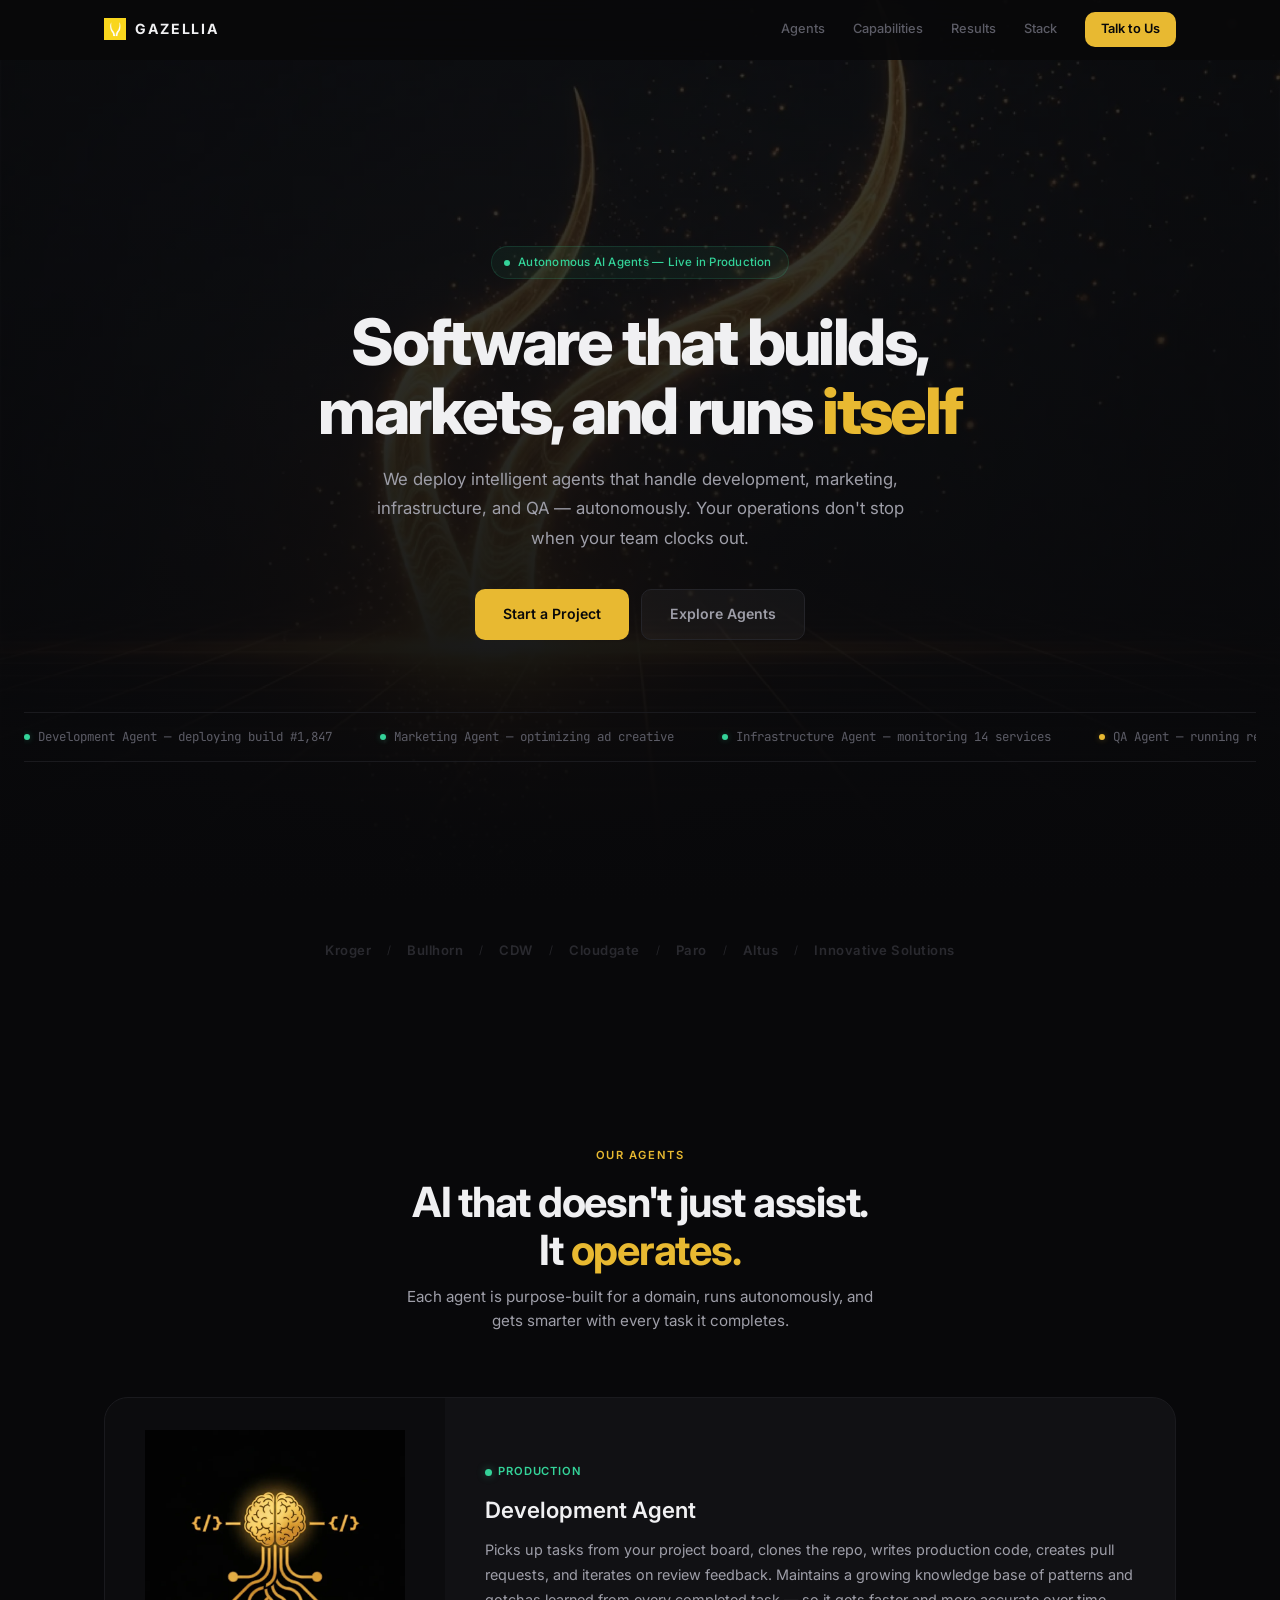
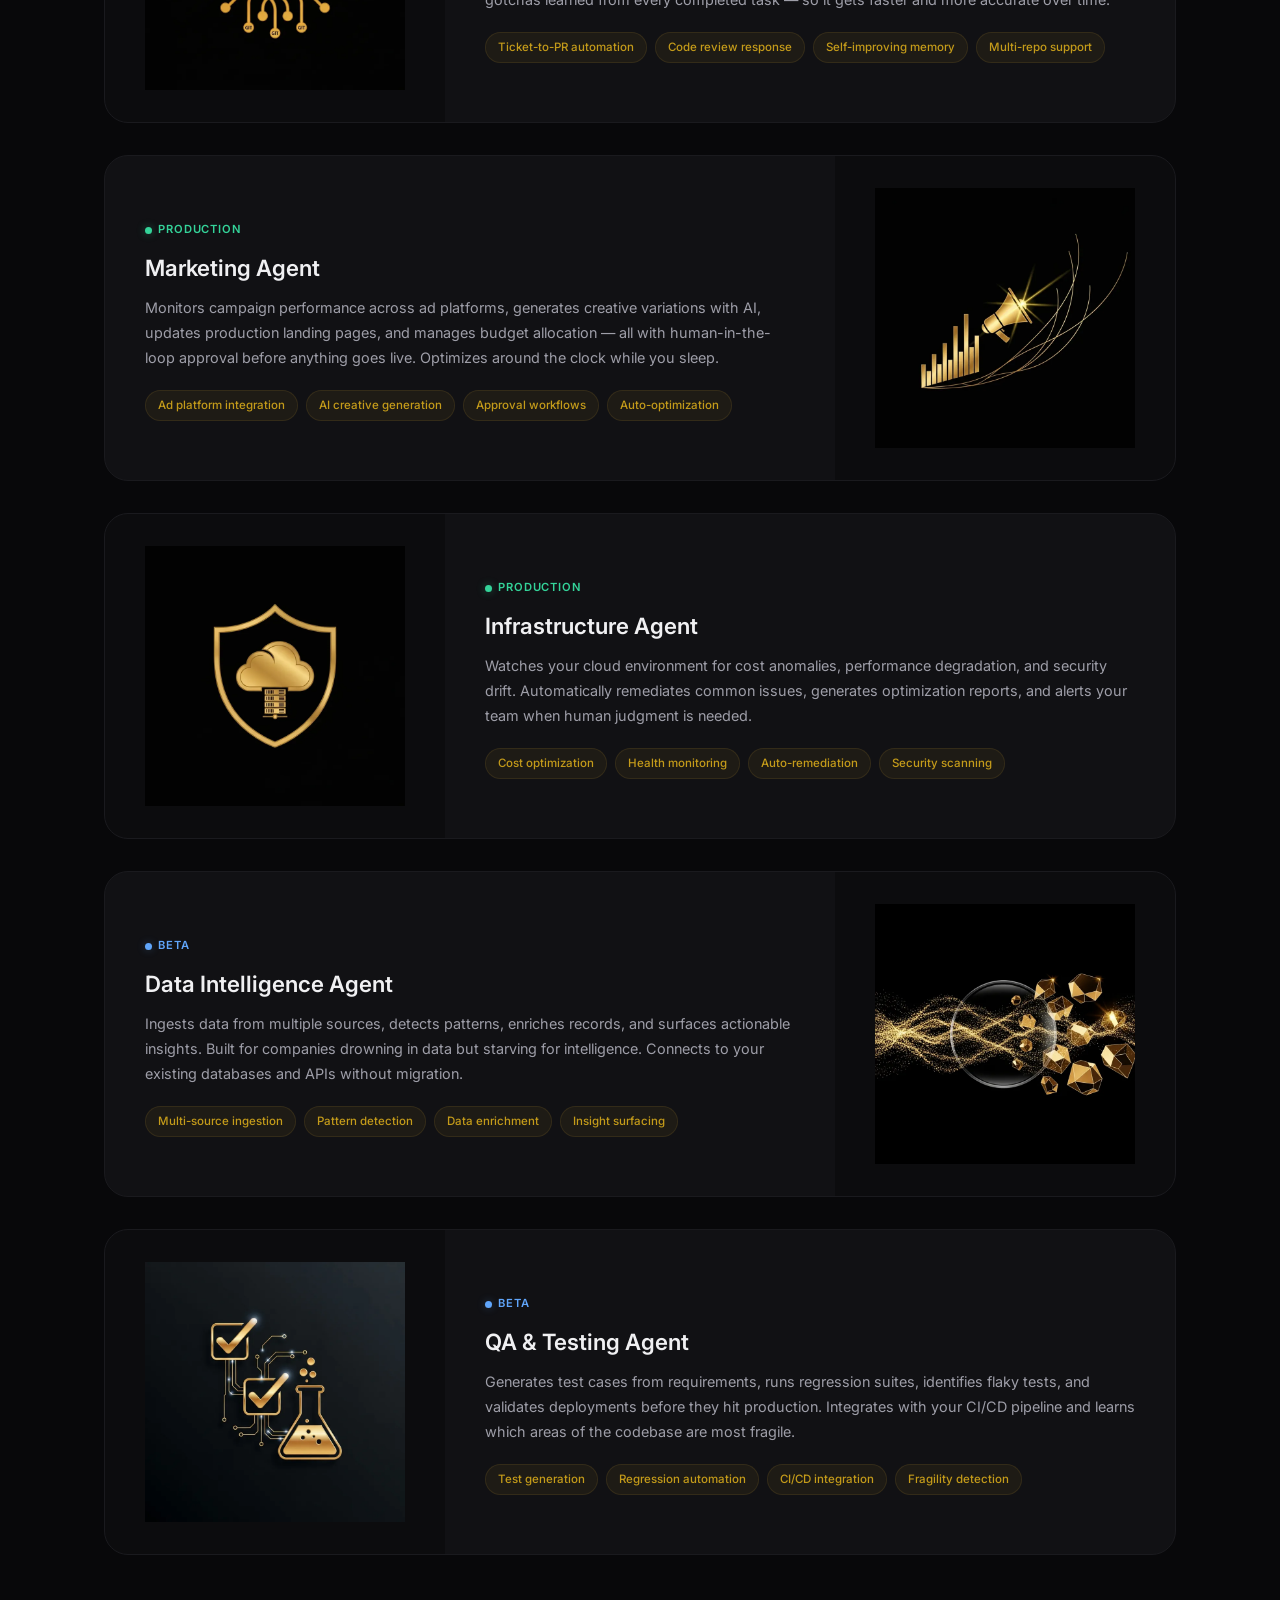
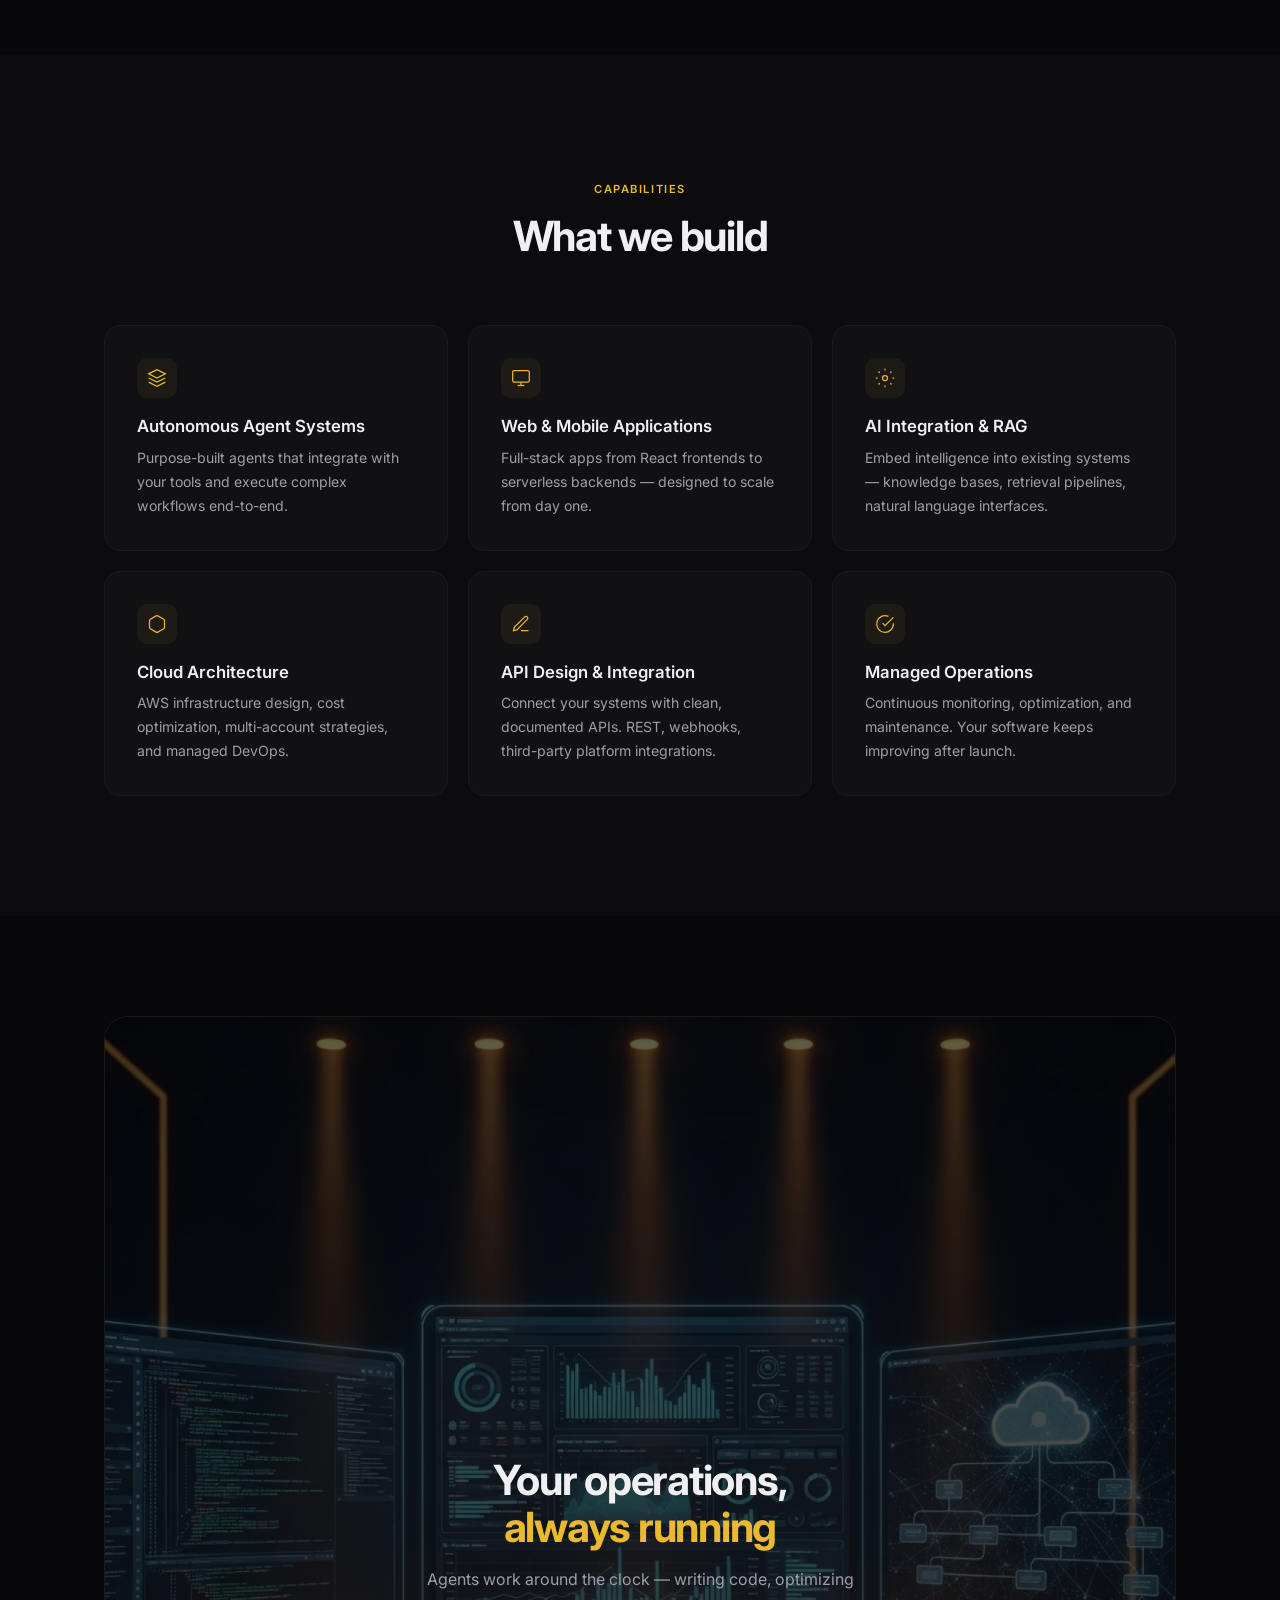
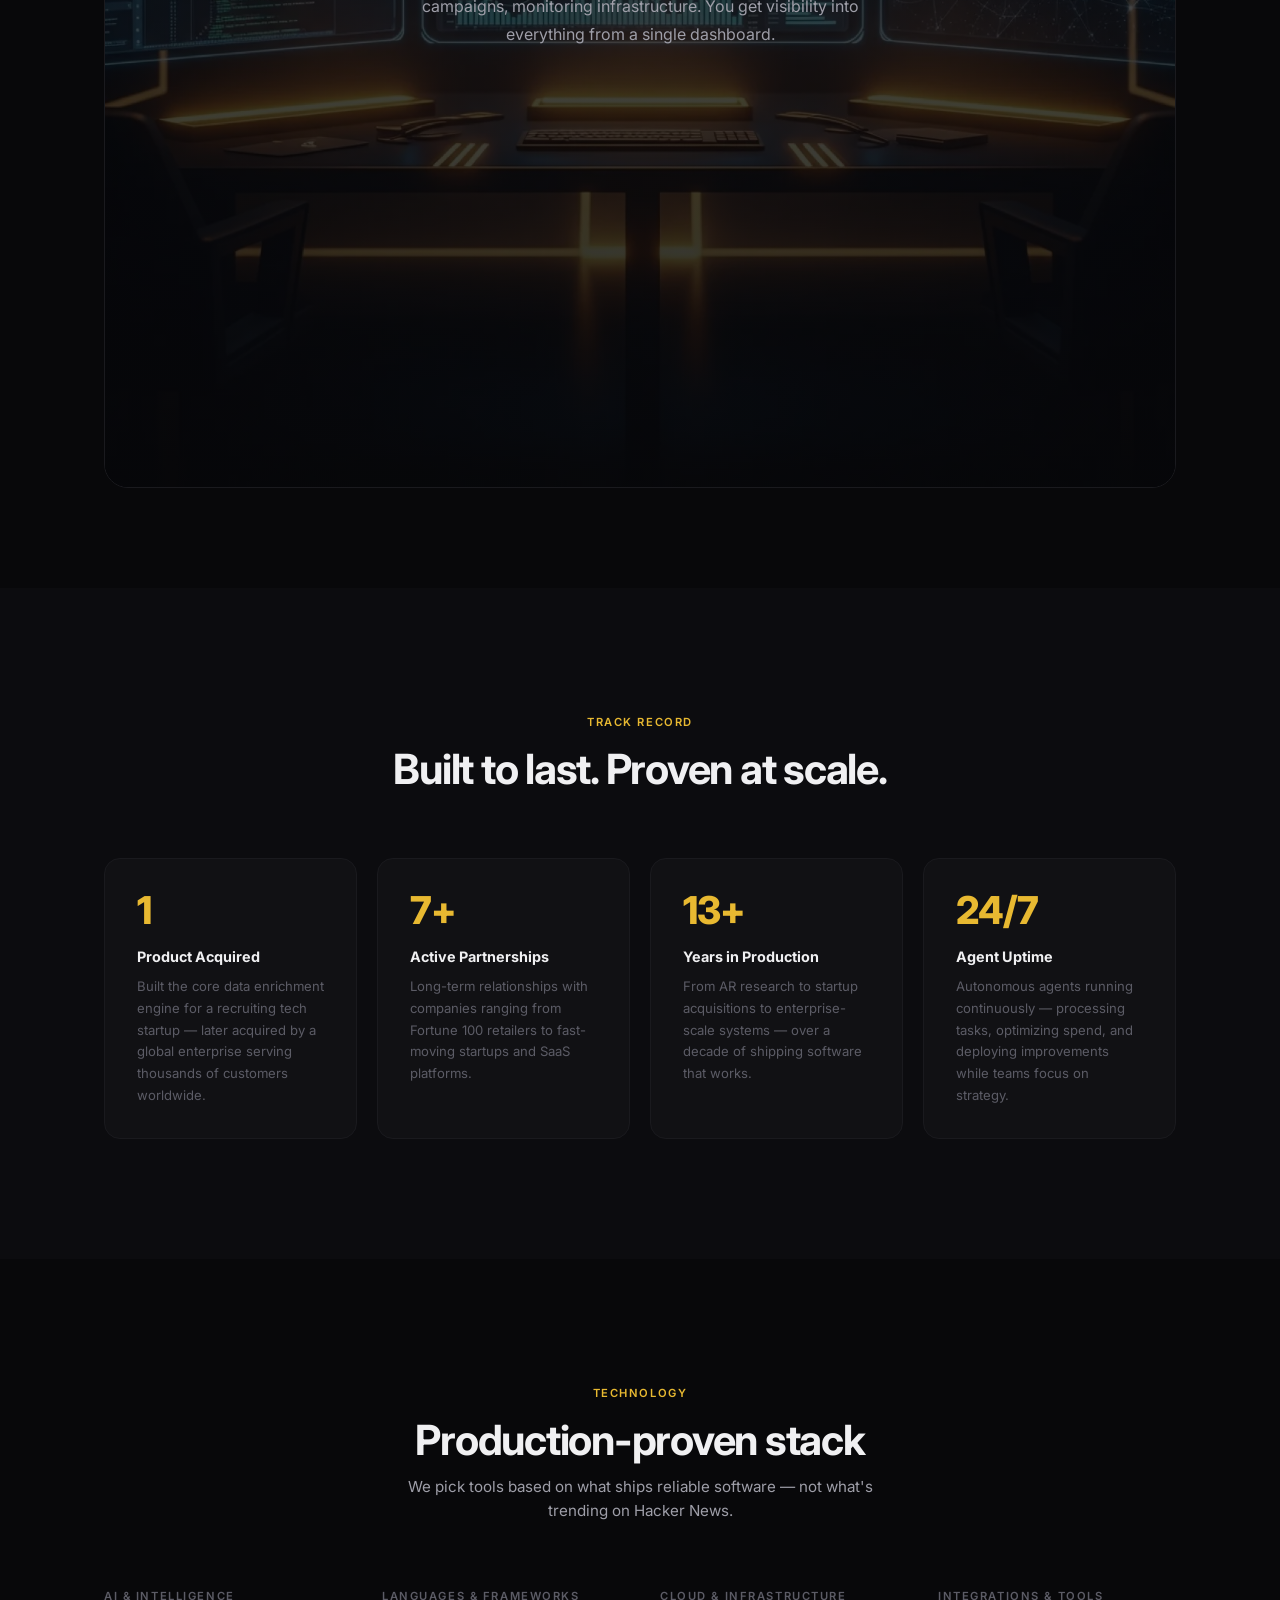
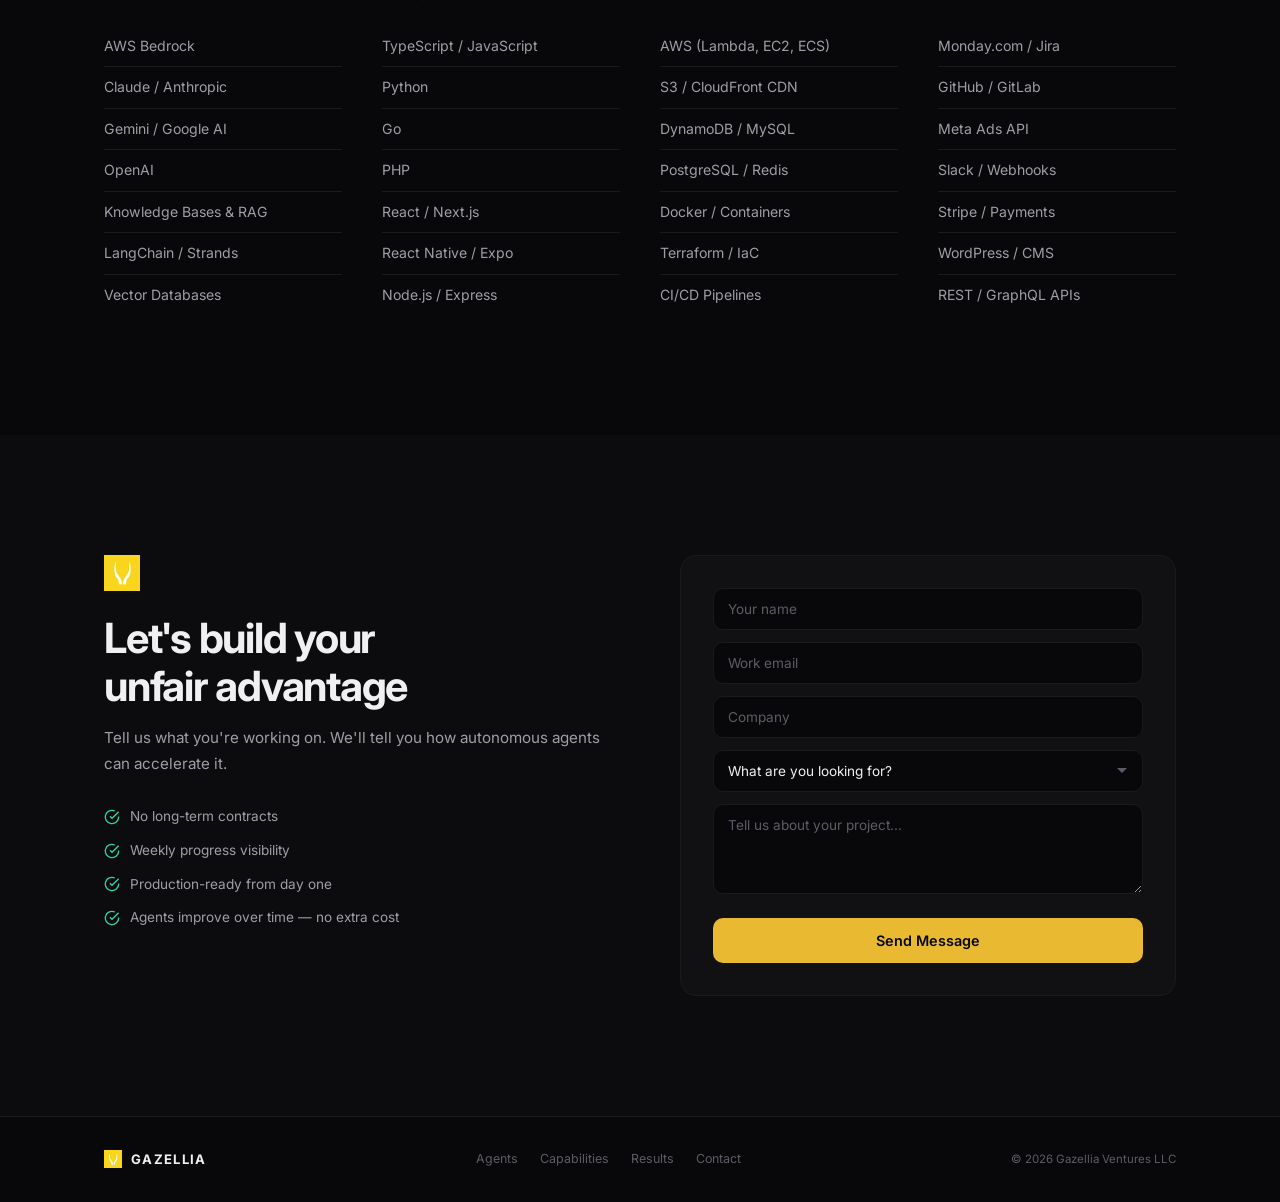
==== commit c059a07d: "SEO, performance, and AI indexing optimization - Add Open Graph, Twitter Card meta tags - Add JSON-L" ====
--- a/index.html
+++ b/index.html
@@ -4,12 +4,104 @@
   <meta charset="UTF-8">
   <meta name="viewport" content="width=device-width, initial-scale=1.0">
   <title>Gazellia | AI-Powered Development Studio</title>
-  <meta name="description" content="Gazellia builds autonomous AI agents and intelligent software. Custom development, AI automation, and marketing intelligence for businesses ready to move faster.">
+  <meta name="description" content="Gazellia builds autonomous AI agents that write code, run marketing campaigns, and optimize infrastructure — 24/7. Custom software development, AI automation, and cloud architecture for businesses ready to move faster.">
+  <meta name="keywords" content="AI agents, autonomous software development, AI marketing automation, custom software, AWS, React Native, cloud architecture, AI development studio">
+  <meta name="author" content="Gazellia Ventures LLC">
+  <meta name="robots" content="index, follow">
+  <link rel="canonical" href="https://gazellia.com/">
+
+  <!-- Open Graph -->
+  <meta property="og:type" content="website">
+  <meta property="og:site_name" content="Gazellia">
+  <meta property="og:title" content="Gazellia | AI-Powered Development Studio">
+  <meta property="og:description" content="We build autonomous AI agents that write code, run marketing campaigns, and optimize infrastructure — 24/7. Your software should work while you sleep.">
+  <meta property="og:url" content="https://gazellia.com/">
+  <meta property="og:image" content="https://gazellia.com/assets/images/generated/hero-abstract.webp">
+  <meta property="og:image:width" content="1024">
+  <meta property="og:image:height" content="1024">
+  <meta property="og:locale" content="en_US">
+
+  <!-- Twitter Card -->
+  <meta name="twitter:card" content="summary_large_image">
+  <meta name="twitter:title" content="Gazellia | AI-Powered Development Studio">
+  <meta name="twitter:description" content="Autonomous AI agents that write code, run marketing, and optimize infrastructure — 24/7.">
+  <meta name="twitter:image" content="https://gazellia.com/assets/images/generated/hero-abstract.webp">
+
+  <!-- Structured Data -->
+  <script type="application/ld+json">
+  {
+    "@context": "https://schema.org",
+    "@type": "Organization",
+    "name": "Gazellia",
+    "legalName": "Gazellia Ventures LLC",
+    "url": "https://gazellia.com",
+    "logo": "https://gazellia.com/assets/images/horns-gold.png",
+    "description": "AI-powered development studio building autonomous agents, custom software, and intelligent automation for businesses.",
+    "foundingDate": "2014",
+    "address": {
+      "@type": "PostalAddress",
+      "addressRegion": "FL",
+      "addressCountry": "US"
+    },
+    "sameAs": [
+      "https://github.com/chris-callaway"
+    ],
+    "contactPoint": {
+      "@type": "ContactPoint",
+      "contactType": "sales",
+      "url": "https://gazellia.com/#contact"
+    },
+    "knowsAbout": [
+      "Artificial Intelligence",
+      "Autonomous AI Agents",
+      "Software Development",
+      "AI Marketing Automation",
+      "Cloud Architecture",
+      "AWS",
+      "React Native",
+      "TypeScript",
+      "Machine Learning"
+    ],
+    "hasOfferCatalog": {
+      "@type": "OfferCatalog",
+      "name": "Services",
+      "itemListElement": [
+        {
+          "@type": "Offer",
+          "itemOffered": {
+            "@type": "Service",
+            "name": "Autonomous AI Agents",
+            "description": "Custom AI agents that pick up tasks, write production code, create pull requests, and learn from every completed task."
+          }
+        },
+        {
+          "@type": "Offer",
+          "itemOffered": {
+            "@type": "Service",
+            "name": "AI Marketing Automation",
+            "description": "Intelligent marketing engines that monitor campaigns, generate creative, and optimize spend with human-in-the-loop approval."
+          }
+        },
+        {
+          "@type": "Offer",
+          "itemOffered": {
+            "@type": "Service",
+            "name": "Custom Software & Apps",
+            "description": "Full-stack web and mobile applications built on modern cloud infrastructure."
+          }
+        }
+      ]
+    }
+  }
+  </script>
+
   <link rel="icon" type="image/webp" href="assets/images/gazellia-logo.webp">
+  <link rel="apple-touch-icon" href="assets/images/gazellia-logo.webp">
   <link rel="preconnect" href="https://fonts.googleapis.com">
   <link rel="preconnect" href="https://fonts.gstatic.com" crossorigin>
   <link href="https://fonts.googleapis.com/css2?family=Inter:wght@300;400;500;600;700;800&family=JetBrains+Mono:wght@400;500&display=swap" rel="stylesheet">
   <link rel="stylesheet" href="styles.css">
+  <link rel="preload" as="image" href="assets/images/generated/hero-abstract.webp" type="image/webp">
 </head>
 <body>
 
@@ -36,7 +128,7 @@
   <!-- Hero -->
   <section class="hero">
     <div class="hero-bg">
-      <img src="assets/images/generated/hero-abstract.png" alt="" class="hero-bg-img">
+      <img src="assets/images/generated/hero-abstract.webp" alt="Abstract golden gazelle horns forming from light particles" class="hero-bg-img" width="1400" height="1400" fetchpriority="high">
       <div class="hero-bg-overlay"></div>
     </div>
     <div class="hero-content">
@@ -111,7 +203,7 @@
 
         <div class="agent-card">
           <div class="agent-visual">
-            <img src="assets/images/generated/agent-dev.png" alt="">
+            <img src="assets/images/generated/agent-dev.webp" alt="AI Development Agent — autonomous code generation" width="800" height="800" loading="lazy">
           </div>
           <div class="agent-info">
             <div class="agent-header">
@@ -130,7 +222,7 @@
 
         <div class="agent-card reverse">
           <div class="agent-visual">
-            <img src="assets/images/generated/agent-marketing.png" alt="">
+            <img src="assets/images/generated/agent-marketing.webp" alt="AI Marketing Agent — campaign optimization and creative generation" width="800" height="800" loading="lazy">
           </div>
           <div class="agent-info">
             <div class="agent-header">
@@ -149,7 +241,7 @@
 
         <div class="agent-card">
           <div class="agent-visual">
-            <img src="assets/images/generated/agent-infra.png" alt="">
+            <img src="assets/images/generated/agent-infra.webp" alt="AI Infrastructure Agent — cloud monitoring and security" width="800" height="800" loading="lazy">
           </div>
           <div class="agent-info">
             <div class="agent-header">
@@ -168,7 +260,7 @@
 
         <div class="agent-card reverse">
           <div class="agent-visual">
-            <img src="assets/images/generated/agent-data.png" alt="">
+            <img src="assets/images/generated/agent-data.webp" alt="AI Data Intelligence Agent — pattern detection and enrichment" width="800" height="800" loading="lazy">
           </div>
           <div class="agent-info">
             <div class="agent-header">
@@ -187,7 +279,7 @@
 
         <div class="agent-card">
           <div class="agent-visual">
-            <img src="assets/images/generated/agent-qa.png" alt="">
+            <img src="assets/images/generated/agent-qa.webp" alt="AI QA Agent — automated testing and regression detection" width="800" height="800" loading="lazy">
           </div>
           <div class="agent-info">
             <div class="agent-header">
@@ -266,7 +358,7 @@
   <section class="process-visual">
     <div class="section-inner">
       <div class="process-img-wrap">
-        <img src="assets/images/generated/process-visual.png" alt="Gazellia command center" class="process-img">
+        <img src="assets/images/generated/process-visual.webp" alt="Gazellia autonomous operations command center with holographic dashboards" class="process-img" width="1400" height="1400" loading="lazy">
         <div class="process-overlay">
           <h2>Your operations,<br><span class="text-gold">always running</span></h2>
           <p>Agents work around the clock — writing code, optimizing campaigns, monitoring infrastructure. You get visibility into everything from a single dashboard.</p>
@@ -405,10 +497,14 @@
         </div>
         <div class="cta-form-wrap">
           <form class="contact-form" id="contactForm">
-            <input type="text" name="name" placeholder="Your name" required>
-            <input type="email" name="email" placeholder="Work email" required>
-            <input type="text" name="company" placeholder="Company">
-            <select name="interest" required>
+            <label for="cf-name" class="sr-only">Your name</label>
+            <input type="text" id="cf-name" name="name" placeholder="Your name" required autocomplete="name">
+            <label for="cf-email" class="sr-only">Work email</label>
+            <input type="email" id="cf-email" name="email" placeholder="Work email" required autocomplete="email">
+            <label for="cf-company" class="sr-only">Company</label>
+            <input type="text" id="cf-company" name="company" placeholder="Company" autocomplete="organization">
+            <label for="cf-interest" class="sr-only">What are you looking for?</label>
+            <select id="cf-interest" name="interest" required>
               <option value="" disabled selected>What are you looking for?</option>
               <option value="ai-agents">AI Agents & Automation</option>
               <option value="ai-marketing">AI Marketing Automation</option>
@@ -417,7 +513,8 @@
               <option value="consulting">AI Strategy Consulting</option>
               <option value="other">Something Else</option>
             </select>
-            <textarea name="message" rows="4" placeholder="Tell us about your project..." required></textarea>
+            <label for="cf-message" class="sr-only">Tell us about your project</label>
+            <textarea id="cf-message" name="message" rows="4" placeholder="Tell us about your project..." required></textarea>
             <button type="submit" class="btn btn-primary btn-full">Send Message</button>
           </form>
         </div>
@@ -444,6 +541,6 @@
     </div>
   </footer>
 
-  <script src="main.js"></script>
+  <script src="main.js" defer></script>
 </body>
 </html>
--- a/styles.css
+++ b/styles.css
@@ -44,8 +44,13 @@
   overflow-x: hidden;
 }
 
-img { max-width: 100%; display: block; }
+img { max-width: 100%; display: block; height: auto; }
 a { color: inherit; text-decoration: none; }
+.sr-only {
+  position: absolute; width: 1px; height: 1px;
+  padding: 0; margin: -1px; overflow: hidden;
+  clip: rect(0,0,0,0); white-space: nowrap; border: 0;
+}
 
 h1 {
   font-size: clamp(2.6rem, 5.5vw, 4rem);
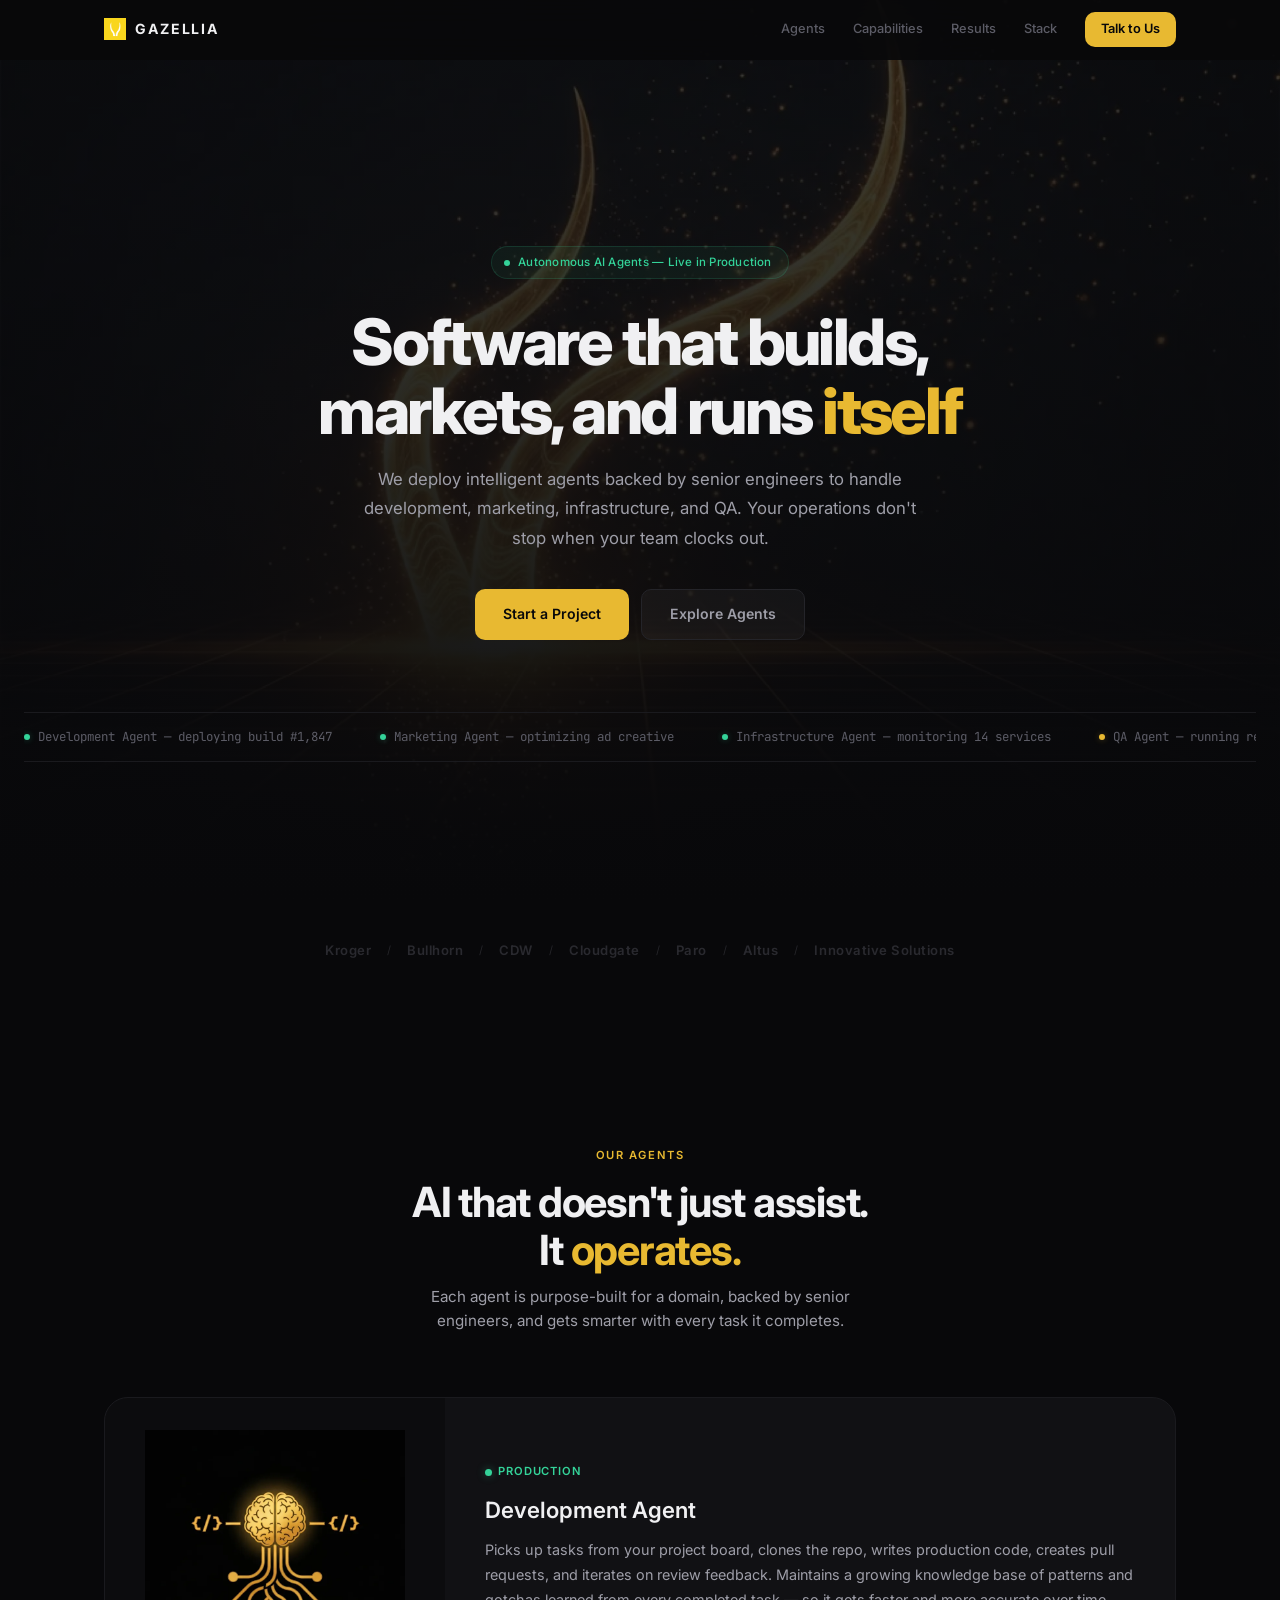
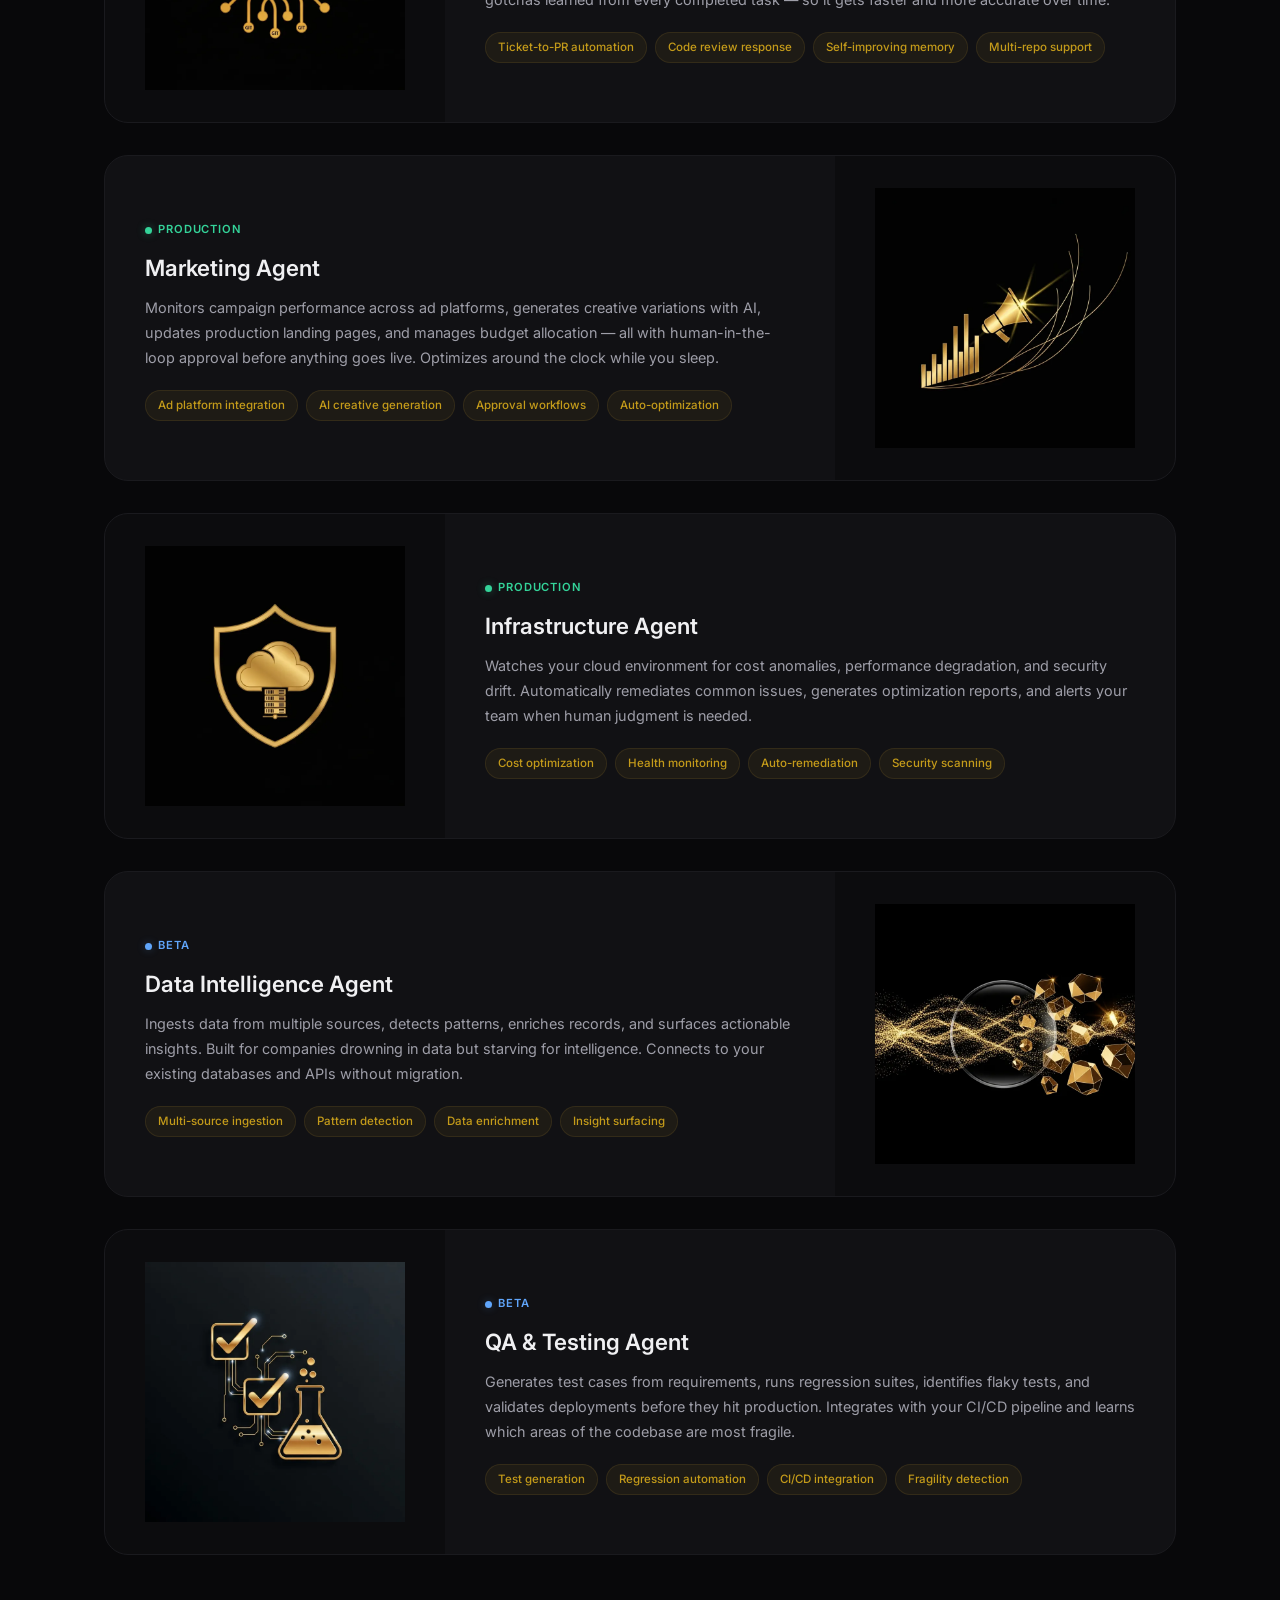
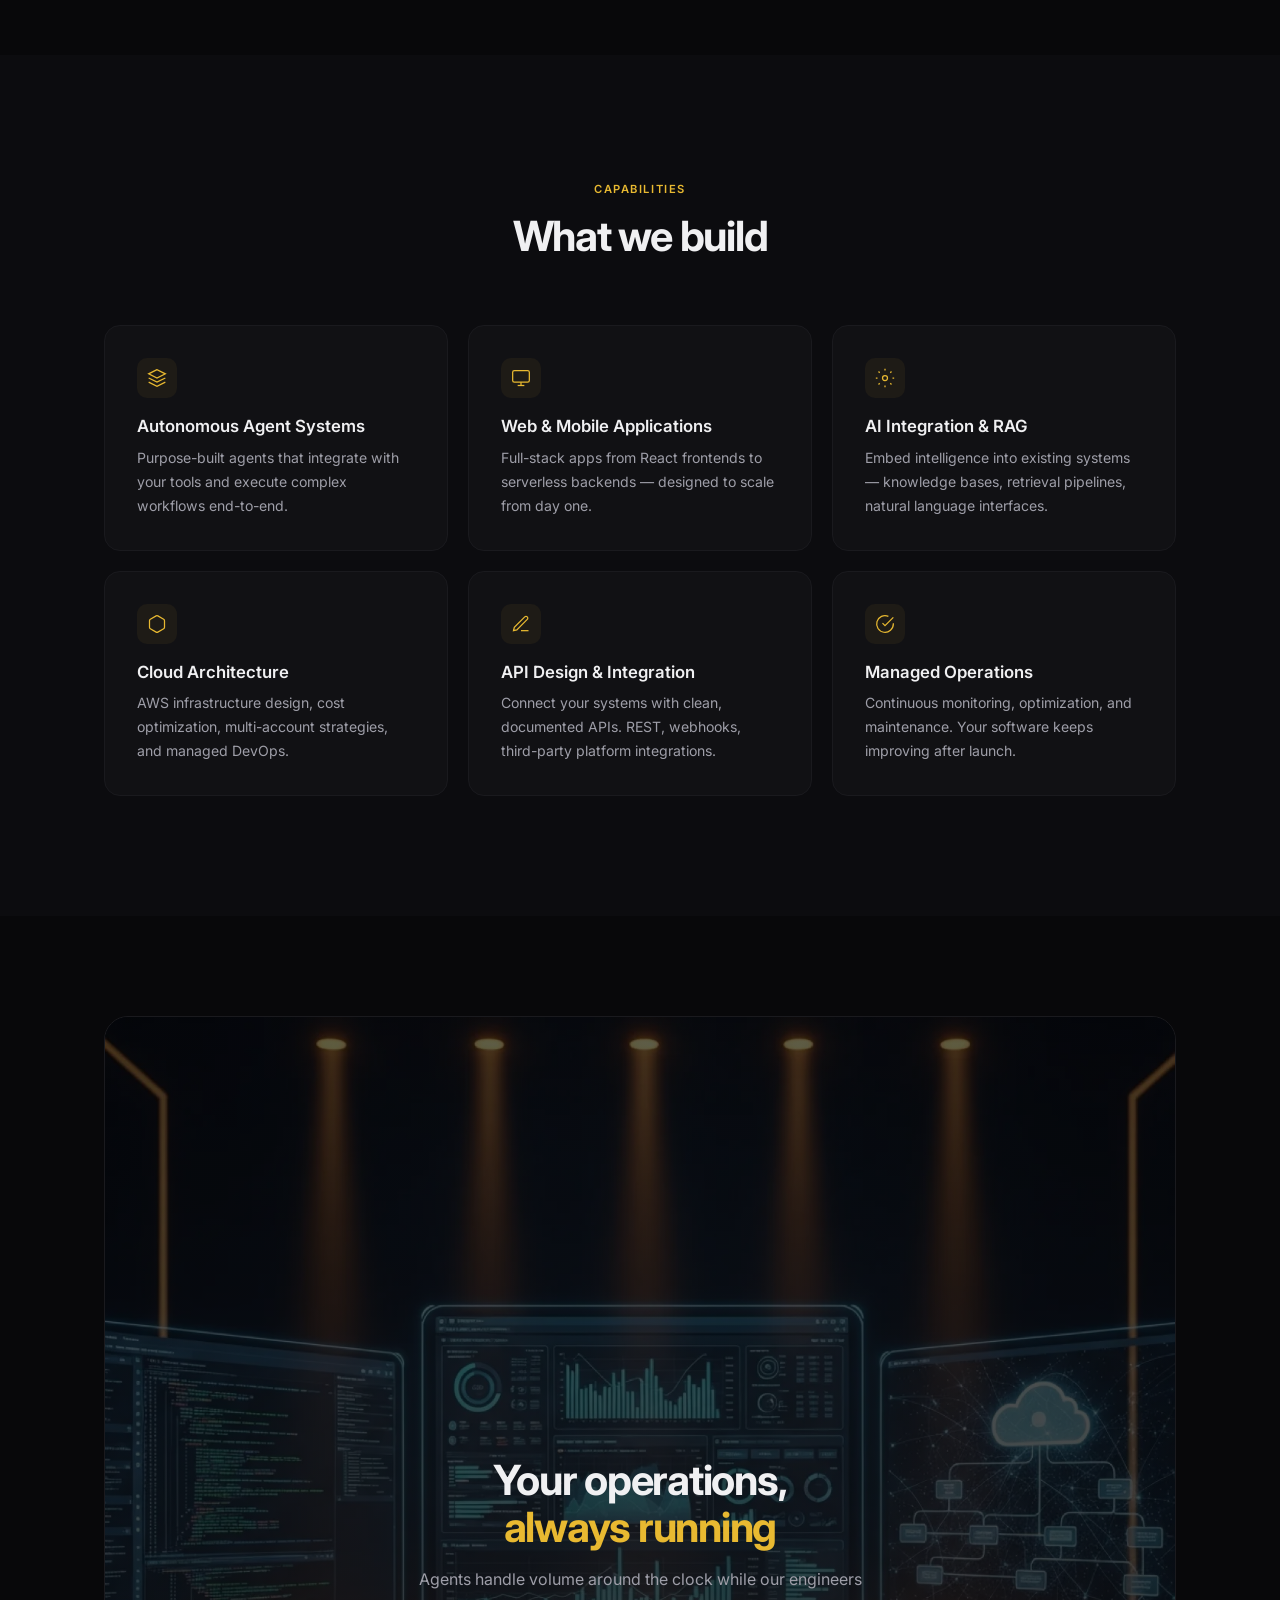
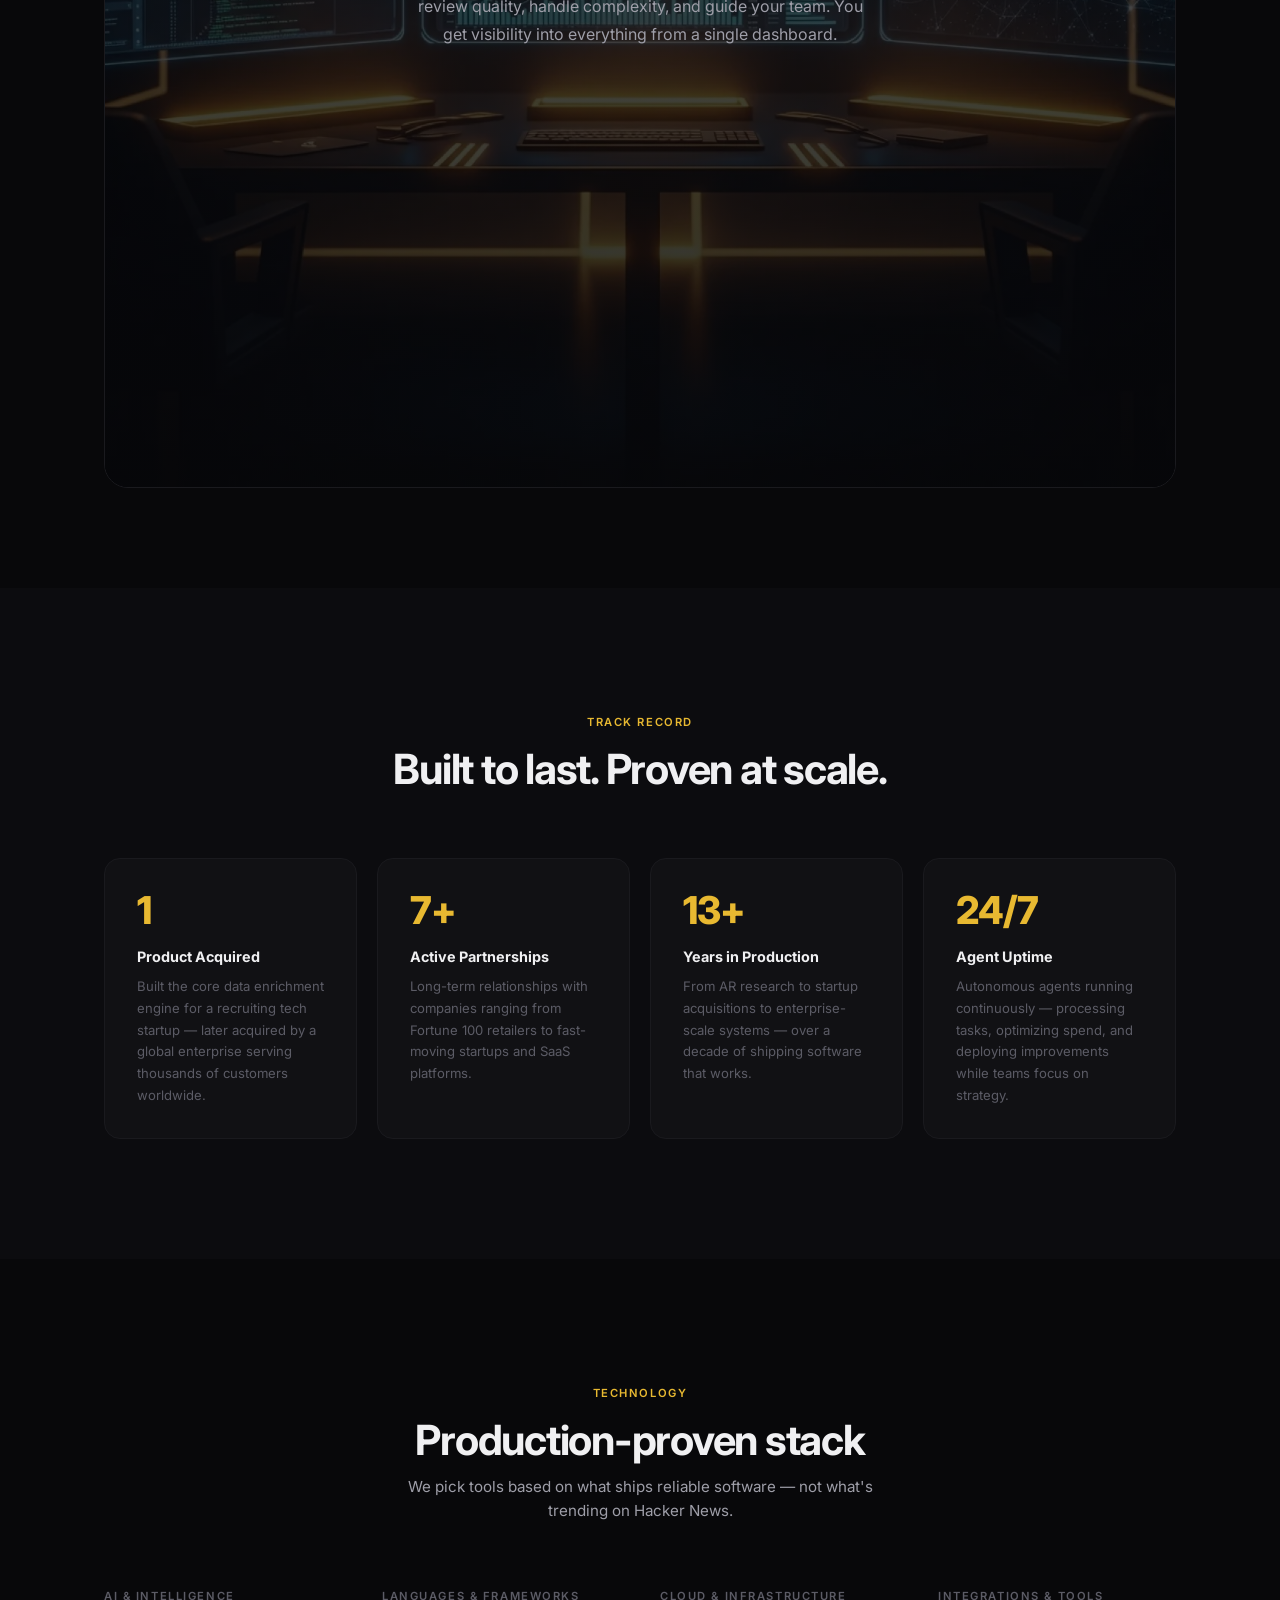
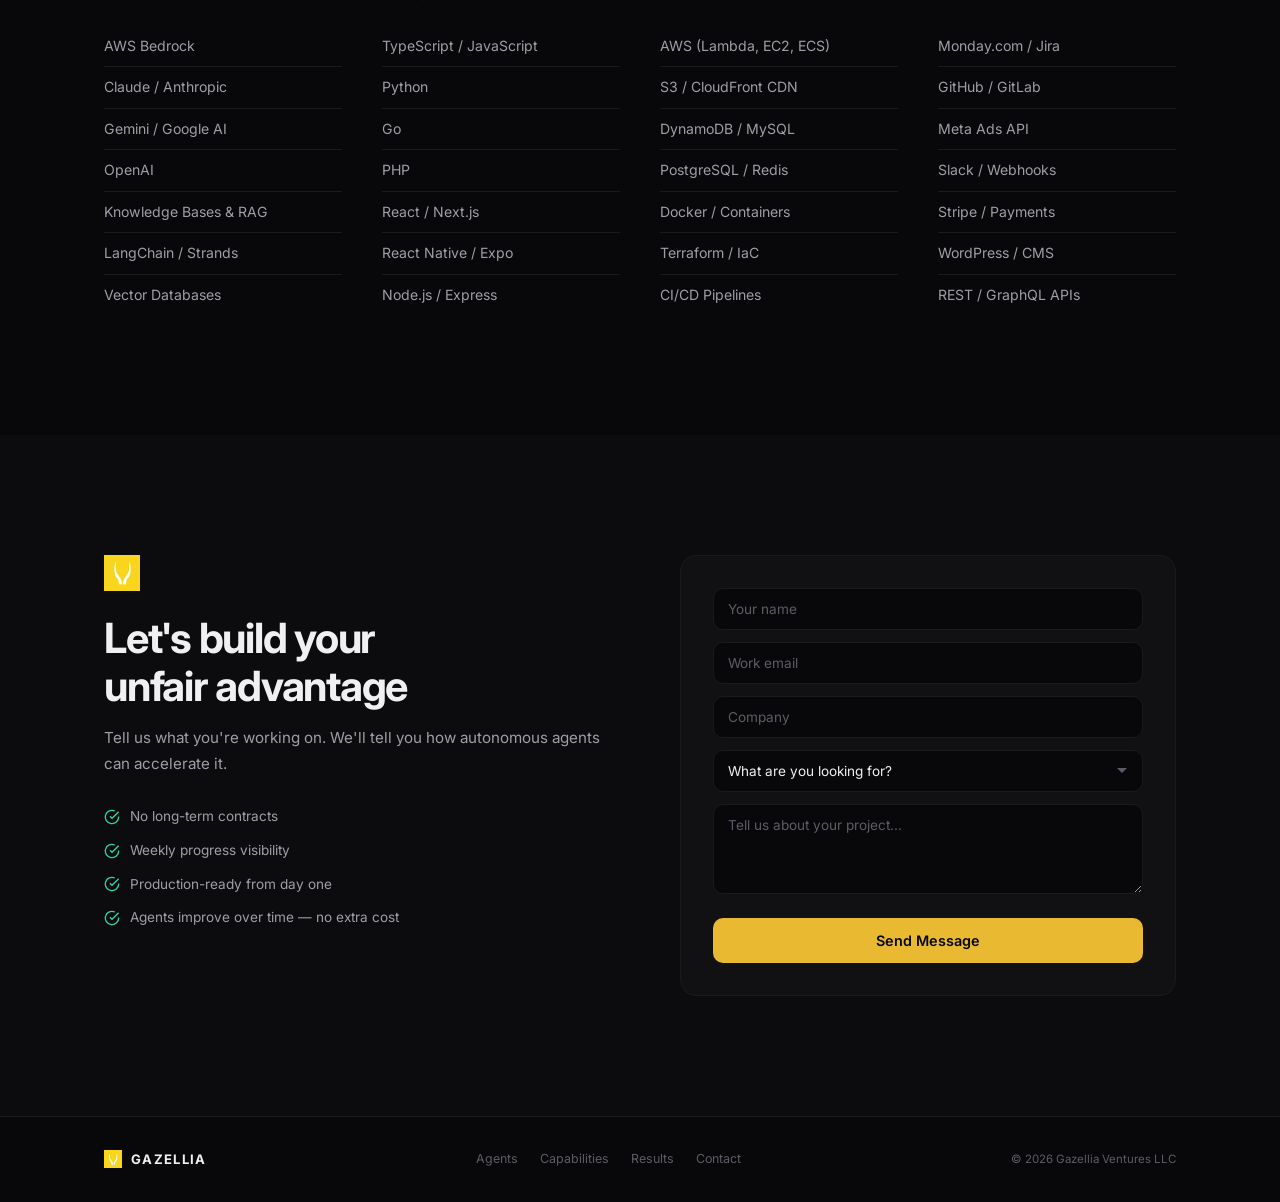
==== commit 7dc99a0f: "Rebuild pricing with engineer oversight tiers, fix sales guide messaging Pricing restructured around" ====
--- a/index.html
+++ b/index.html
@@ -137,7 +137,7 @@
         Autonomous AI Agents — Live in Production
       </div>
       <h1>Software that builds,<br>markets, and runs <span class="text-gold">itself</span></h1>
-      <p class="hero-subtitle">We deploy intelligent agents that handle development, marketing, infrastructure, and QA — autonomously. Your operations don't stop when your team clocks out.</p>
+      <p class="hero-subtitle">We deploy intelligent agents backed by senior engineers to handle development, marketing, infrastructure, and QA. Your operations don't stop when your team clocks out.</p>
       <div class="hero-actions">
         <a href="#contact" class="btn btn-primary">Start a Project</a>
         <a href="#agents" class="btn btn-ghost">Explore Agents</a>
@@ -196,7 +196,7 @@
       <div class="section-header">
         <span class="section-tag">Our Agents</span>
         <h2>AI that doesn't just assist.<br>It <span class="text-gold">operates.</span></h2>
-        <p class="section-desc">Each agent is purpose-built for a domain, runs autonomously, and gets smarter with every task it completes.</p>
+        <p class="section-desc">Each agent is purpose-built for a domain, backed by senior engineers, and gets smarter with every task it completes.</p>
       </div>
 
       <div class="agent-showcase">
@@ -361,7 +361,7 @@
         <img src="assets/images/generated/process-visual.webp" alt="Gazellia autonomous operations command center with holographic dashboards" class="process-img" width="1400" height="1400" loading="lazy">
         <div class="process-overlay">
           <h2>Your operations,<br><span class="text-gold">always running</span></h2>
-          <p>Agents work around the clock — writing code, optimizing campaigns, monitoring infrastructure. You get visibility into everything from a single dashboard.</p>
+          <p>Agents handle volume around the clock while our engineers review quality, handle complexity, and guide your team. You get visibility into everything from a single dashboard.</p>
         </div>
       </div>
     </div>
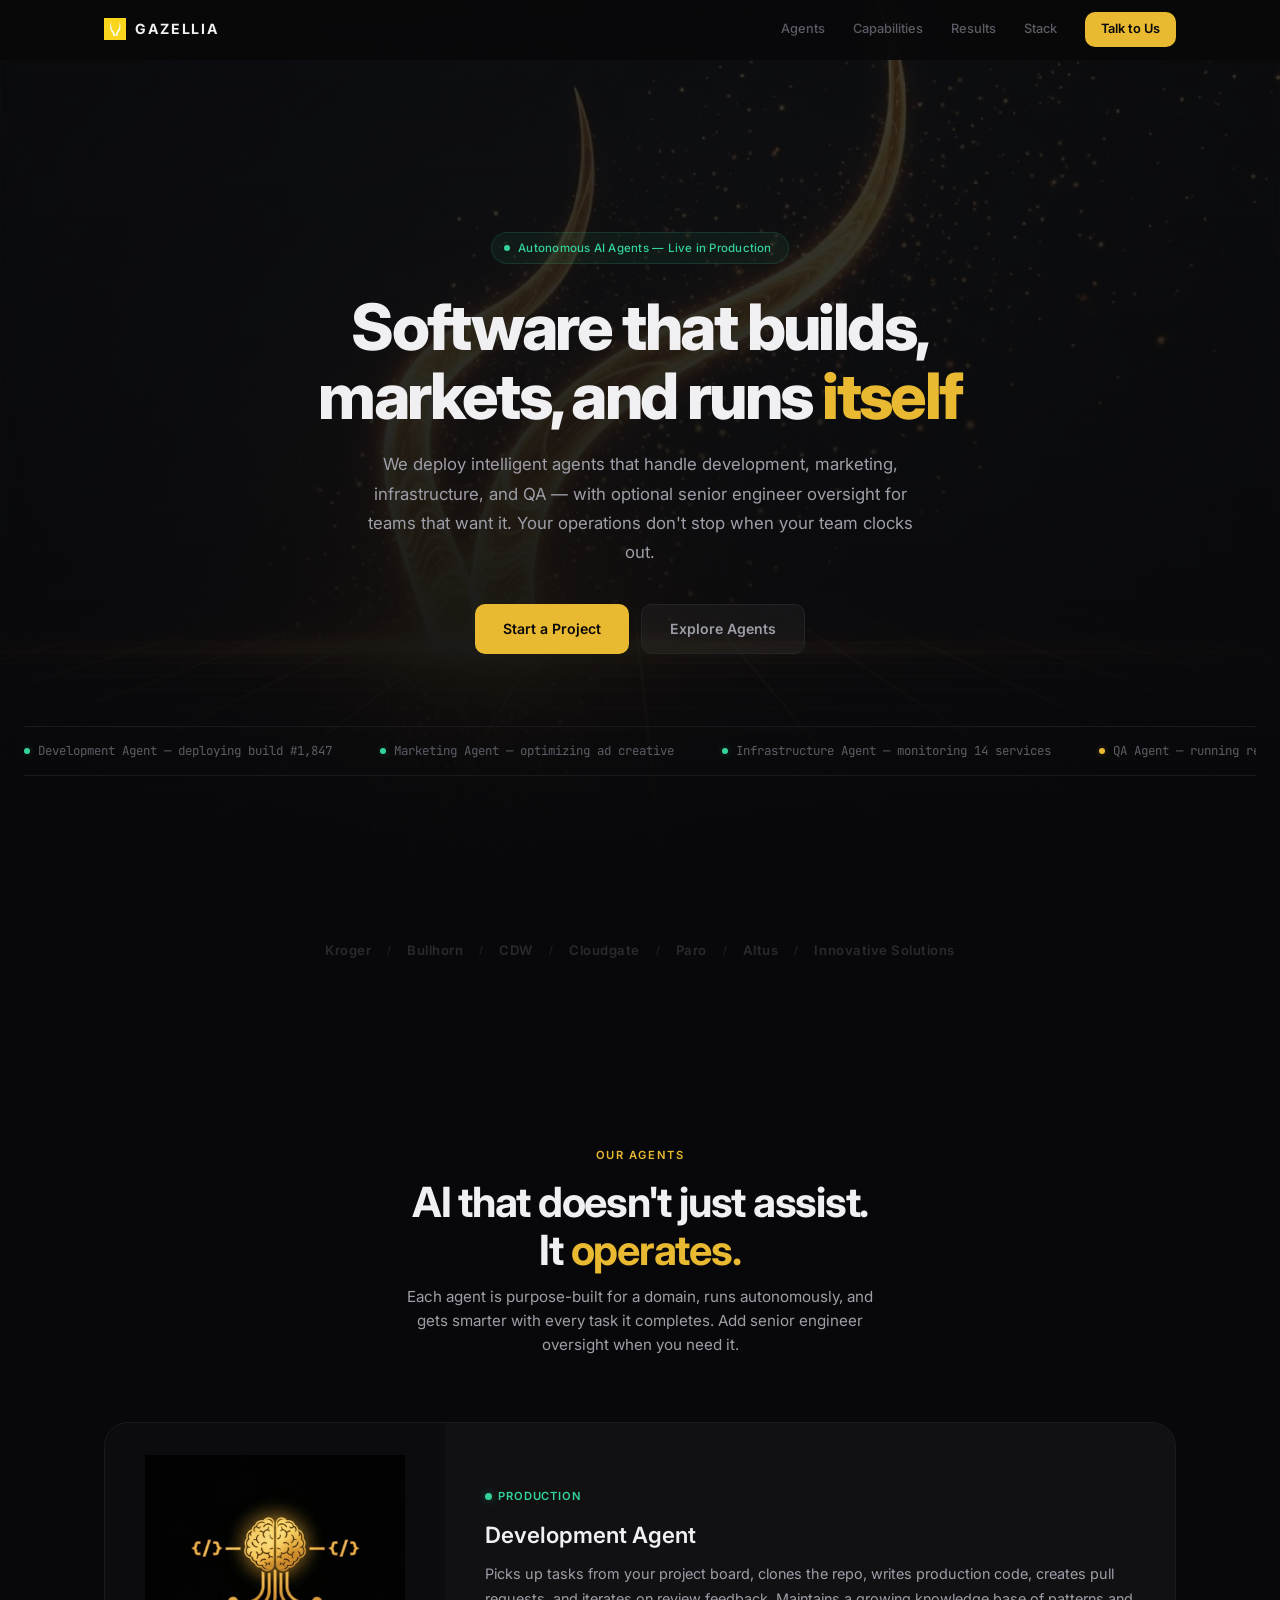
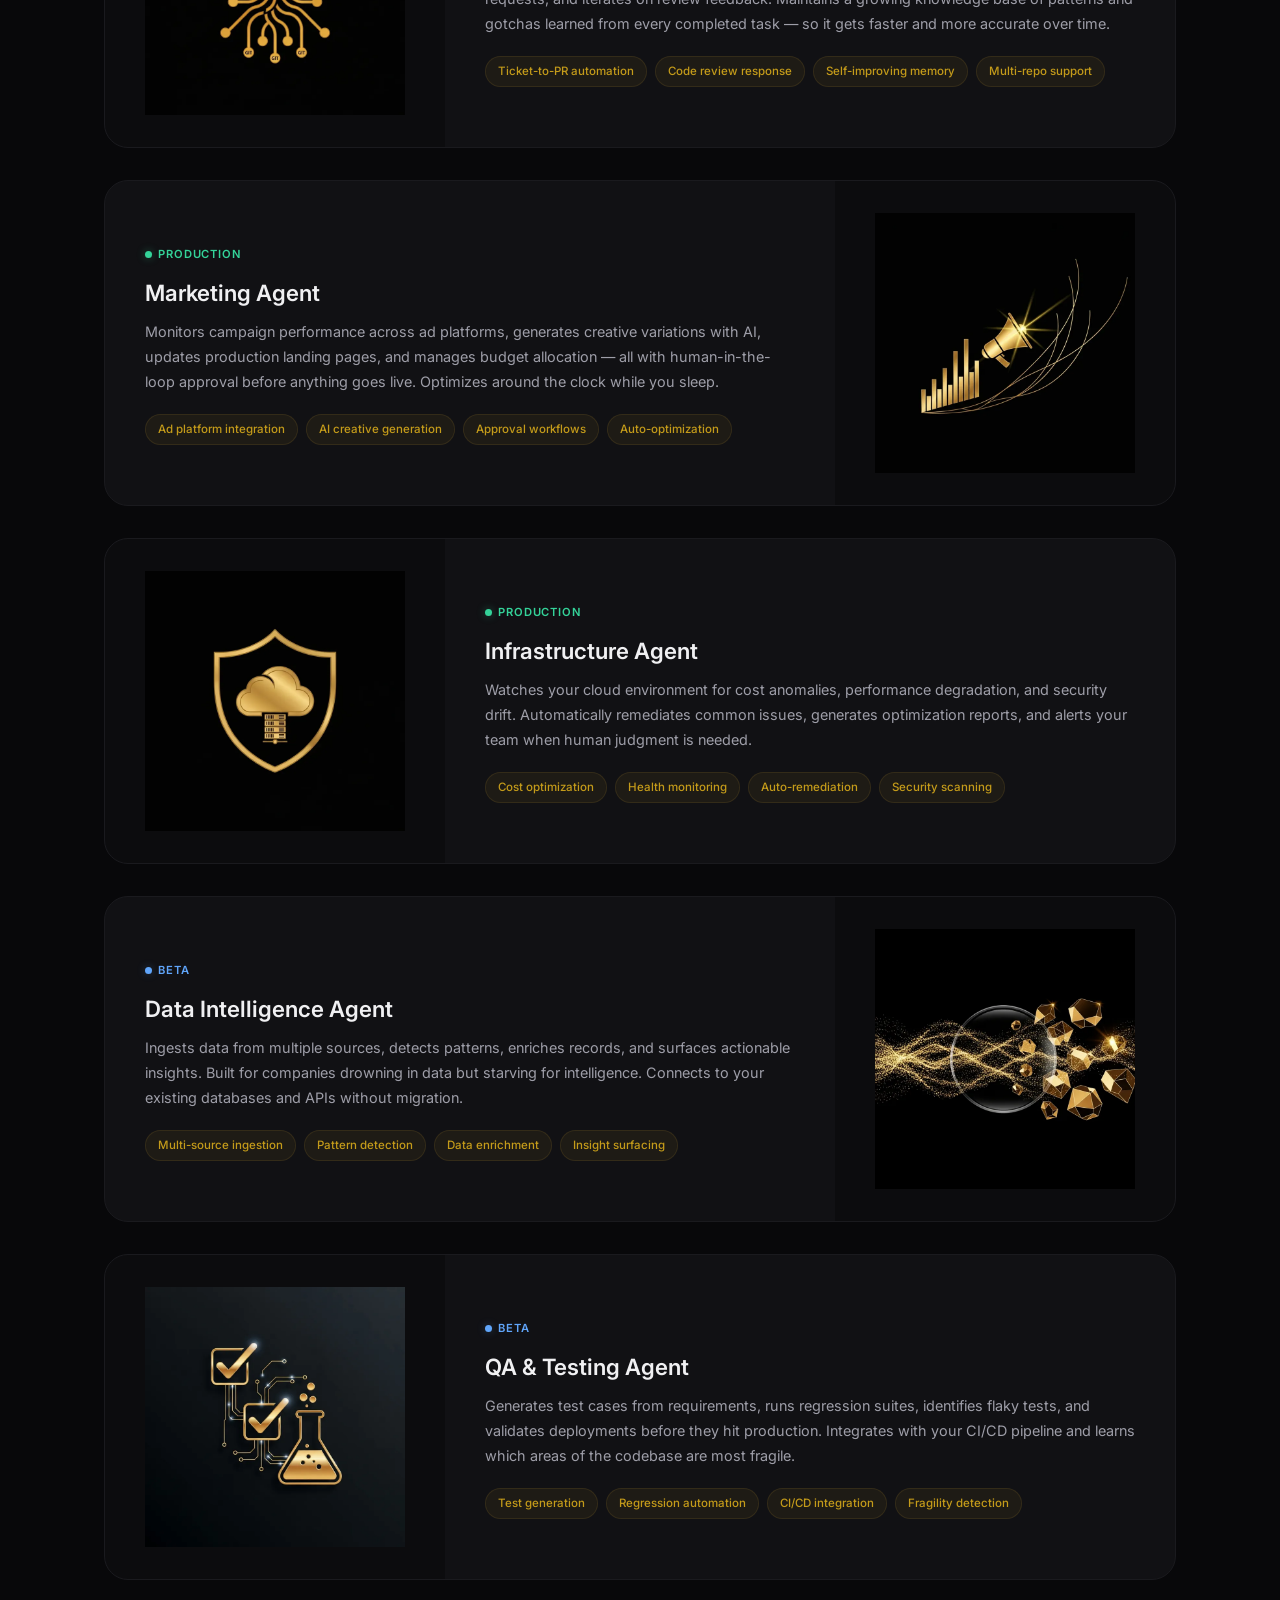
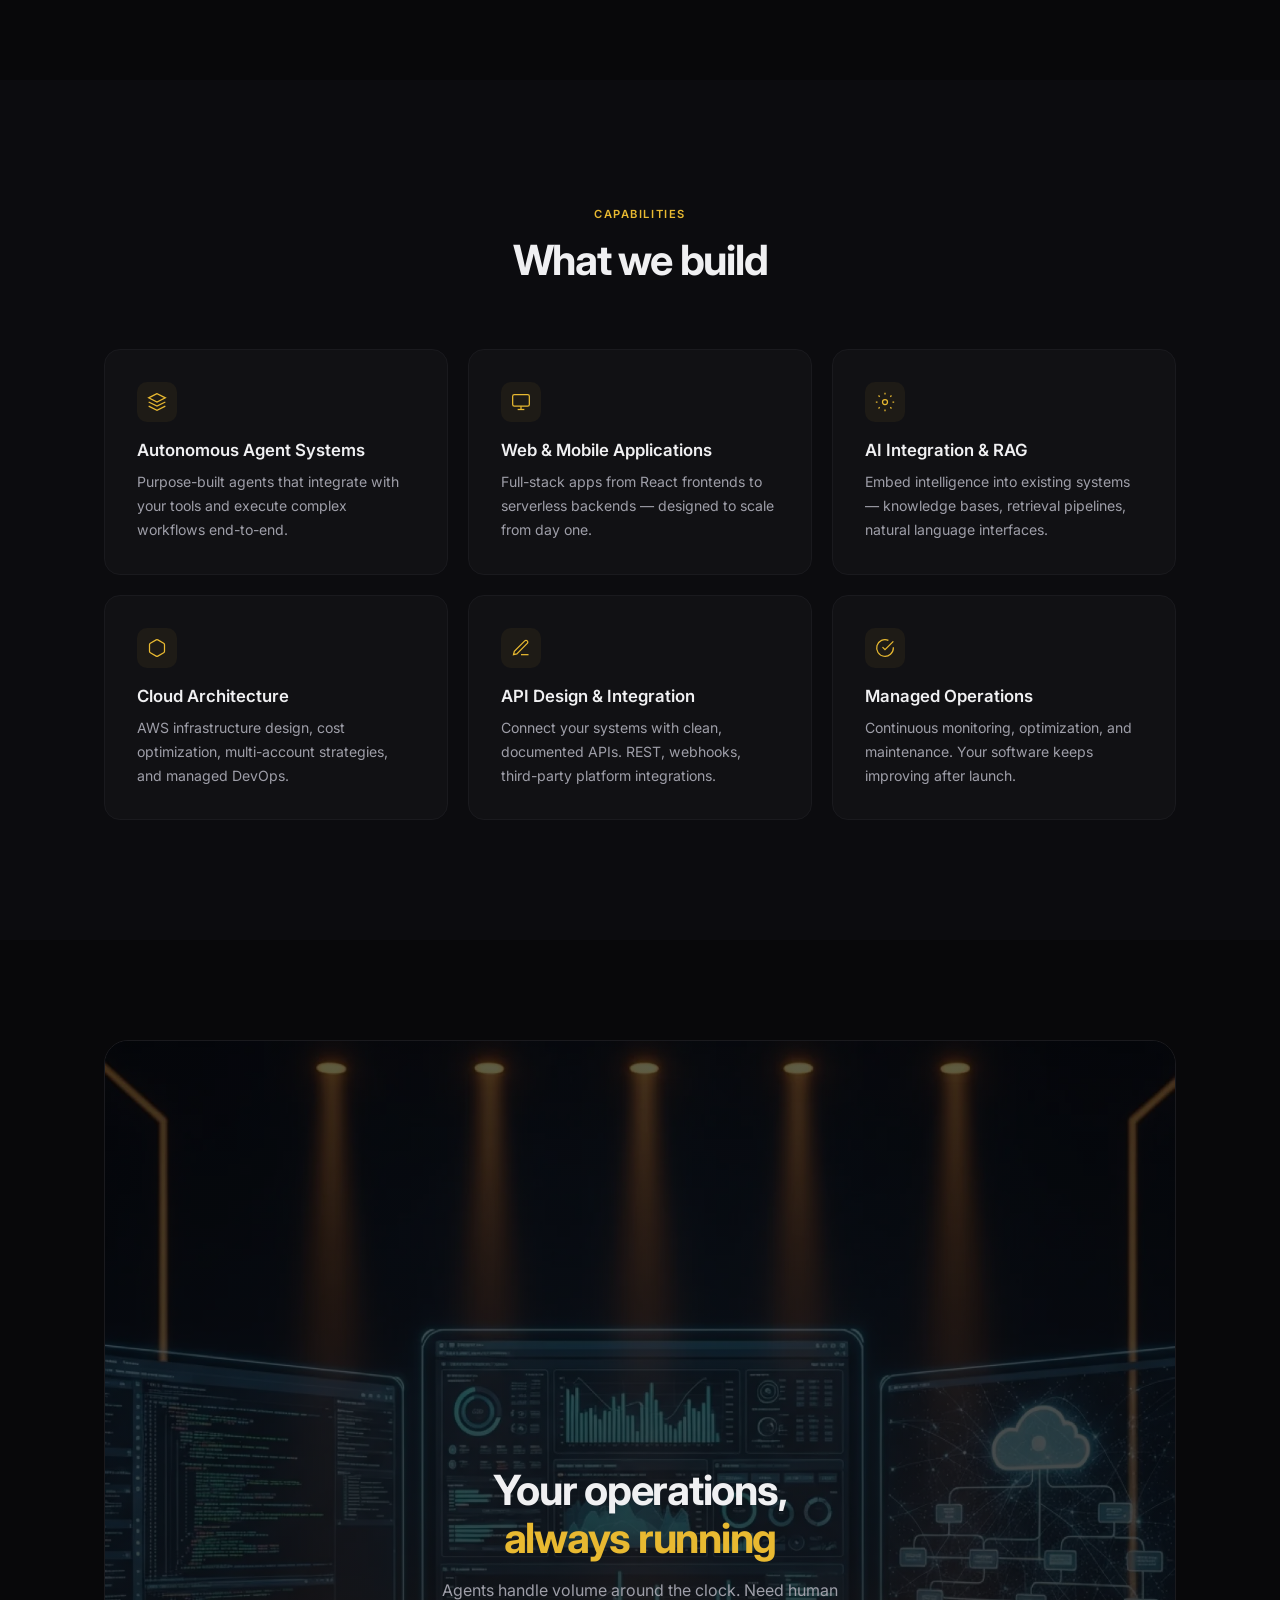
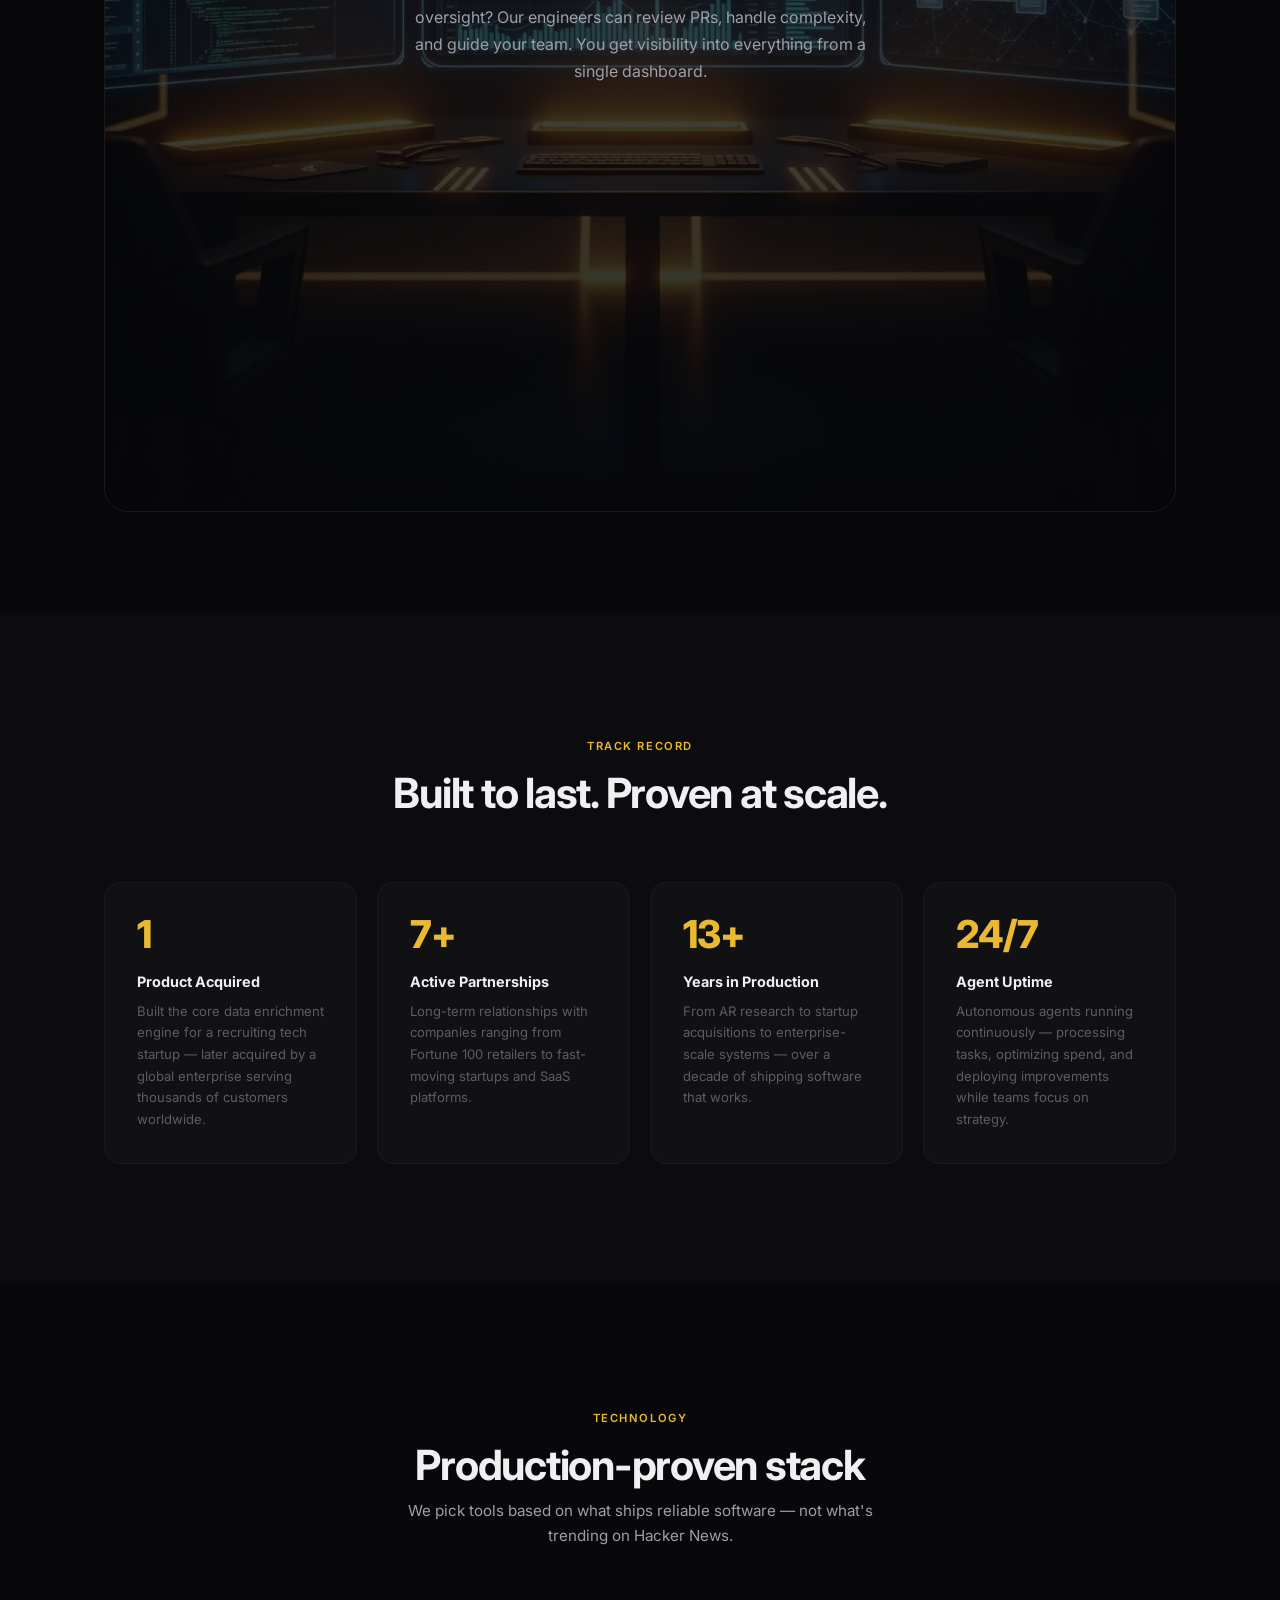
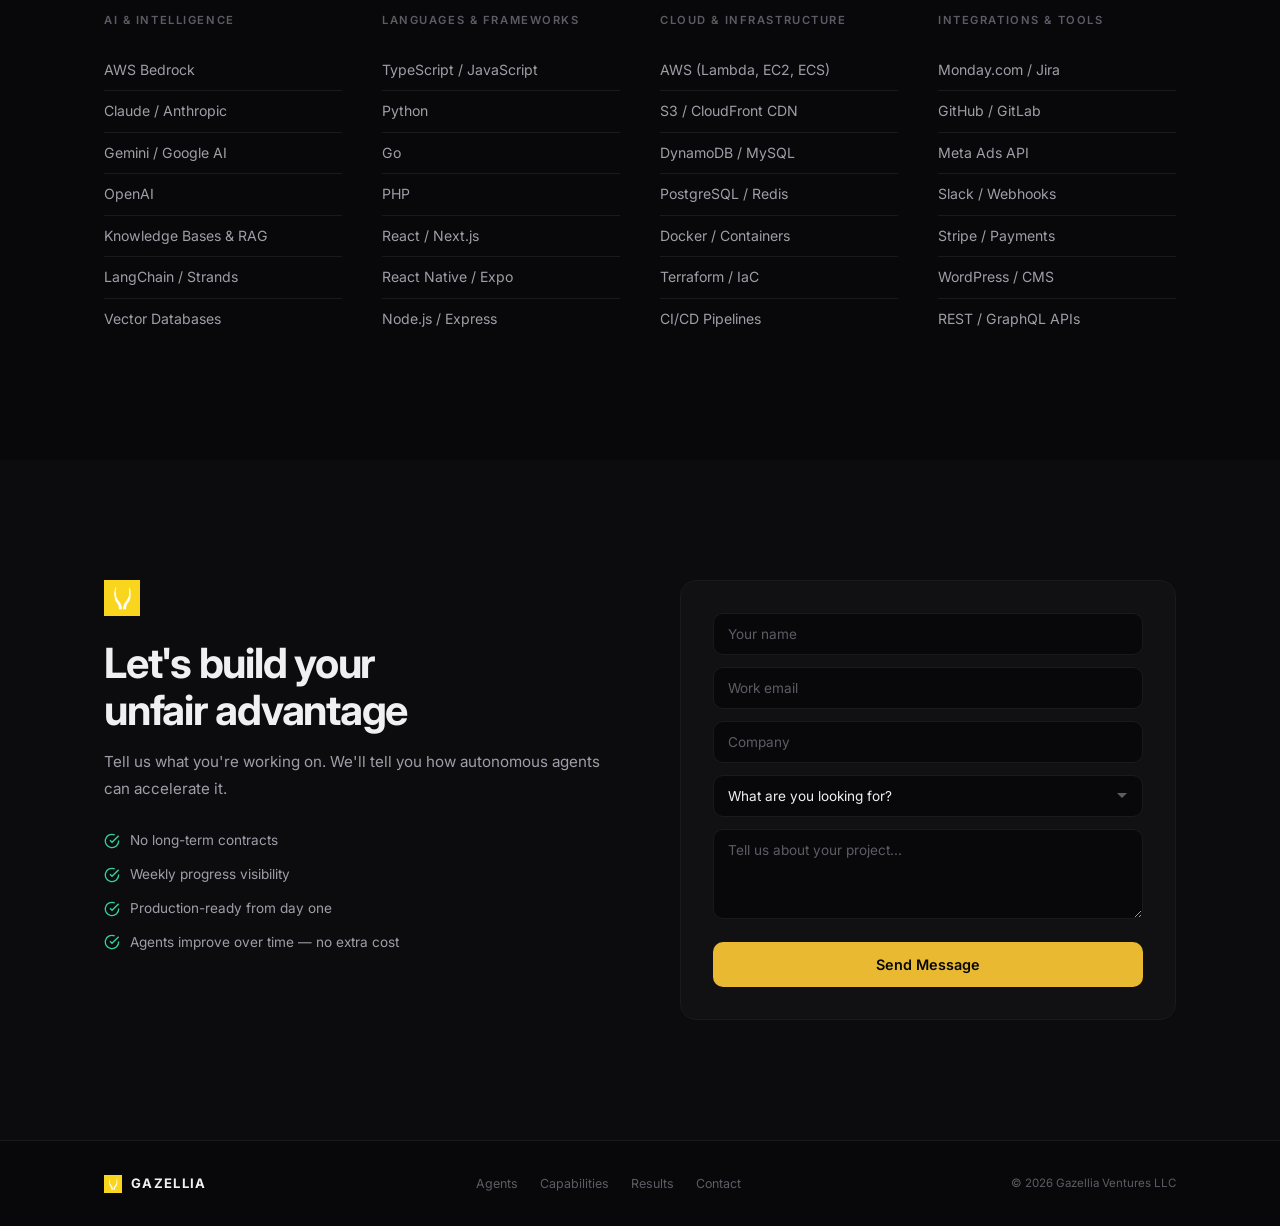
==== commit 1817158f: "Soften engineer messaging: oversight is optional, not mandatory Agents work great solo (Launchpad $3" ====
--- a/index.html
+++ b/index.html
@@ -137,7 +137,7 @@
         Autonomous AI Agents — Live in Production
       </div>
       <h1>Software that builds,<br>markets, and runs <span class="text-gold">itself</span></h1>
-      <p class="hero-subtitle">We deploy intelligent agents backed by senior engineers to handle development, marketing, infrastructure, and QA. Your operations don't stop when your team clocks out.</p>
+      <p class="hero-subtitle">We deploy intelligent agents that handle development, marketing, infrastructure, and QA — with optional senior engineer oversight for teams that want it. Your operations don't stop when your team clocks out.</p>
       <div class="hero-actions">
         <a href="#contact" class="btn btn-primary">Start a Project</a>
         <a href="#agents" class="btn btn-ghost">Explore Agents</a>
@@ -196,7 +196,7 @@
       <div class="section-header">
         <span class="section-tag">Our Agents</span>
         <h2>AI that doesn't just assist.<br>It <span class="text-gold">operates.</span></h2>
-        <p class="section-desc">Each agent is purpose-built for a domain, backed by senior engineers, and gets smarter with every task it completes.</p>
+        <p class="section-desc">Each agent is purpose-built for a domain, runs autonomously, and gets smarter with every task it completes. Add senior engineer oversight when you need it.</p>
       </div>
 
       <div class="agent-showcase">
@@ -361,7 +361,7 @@
         <img src="assets/images/generated/process-visual.webp" alt="Gazellia autonomous operations command center with holographic dashboards" class="process-img" width="1400" height="1400" loading="lazy">
         <div class="process-overlay">
           <h2>Your operations,<br><span class="text-gold">always running</span></h2>
-          <p>Agents handle volume around the clock while our engineers review quality, handle complexity, and guide your team. You get visibility into everything from a single dashboard.</p>
+          <p>Agents handle volume around the clock. Need human oversight? Our engineers can review PRs, handle complexity, and guide your team. You get visibility into everything from a single dashboard.</p>
         </div>
       </div>
     </div>
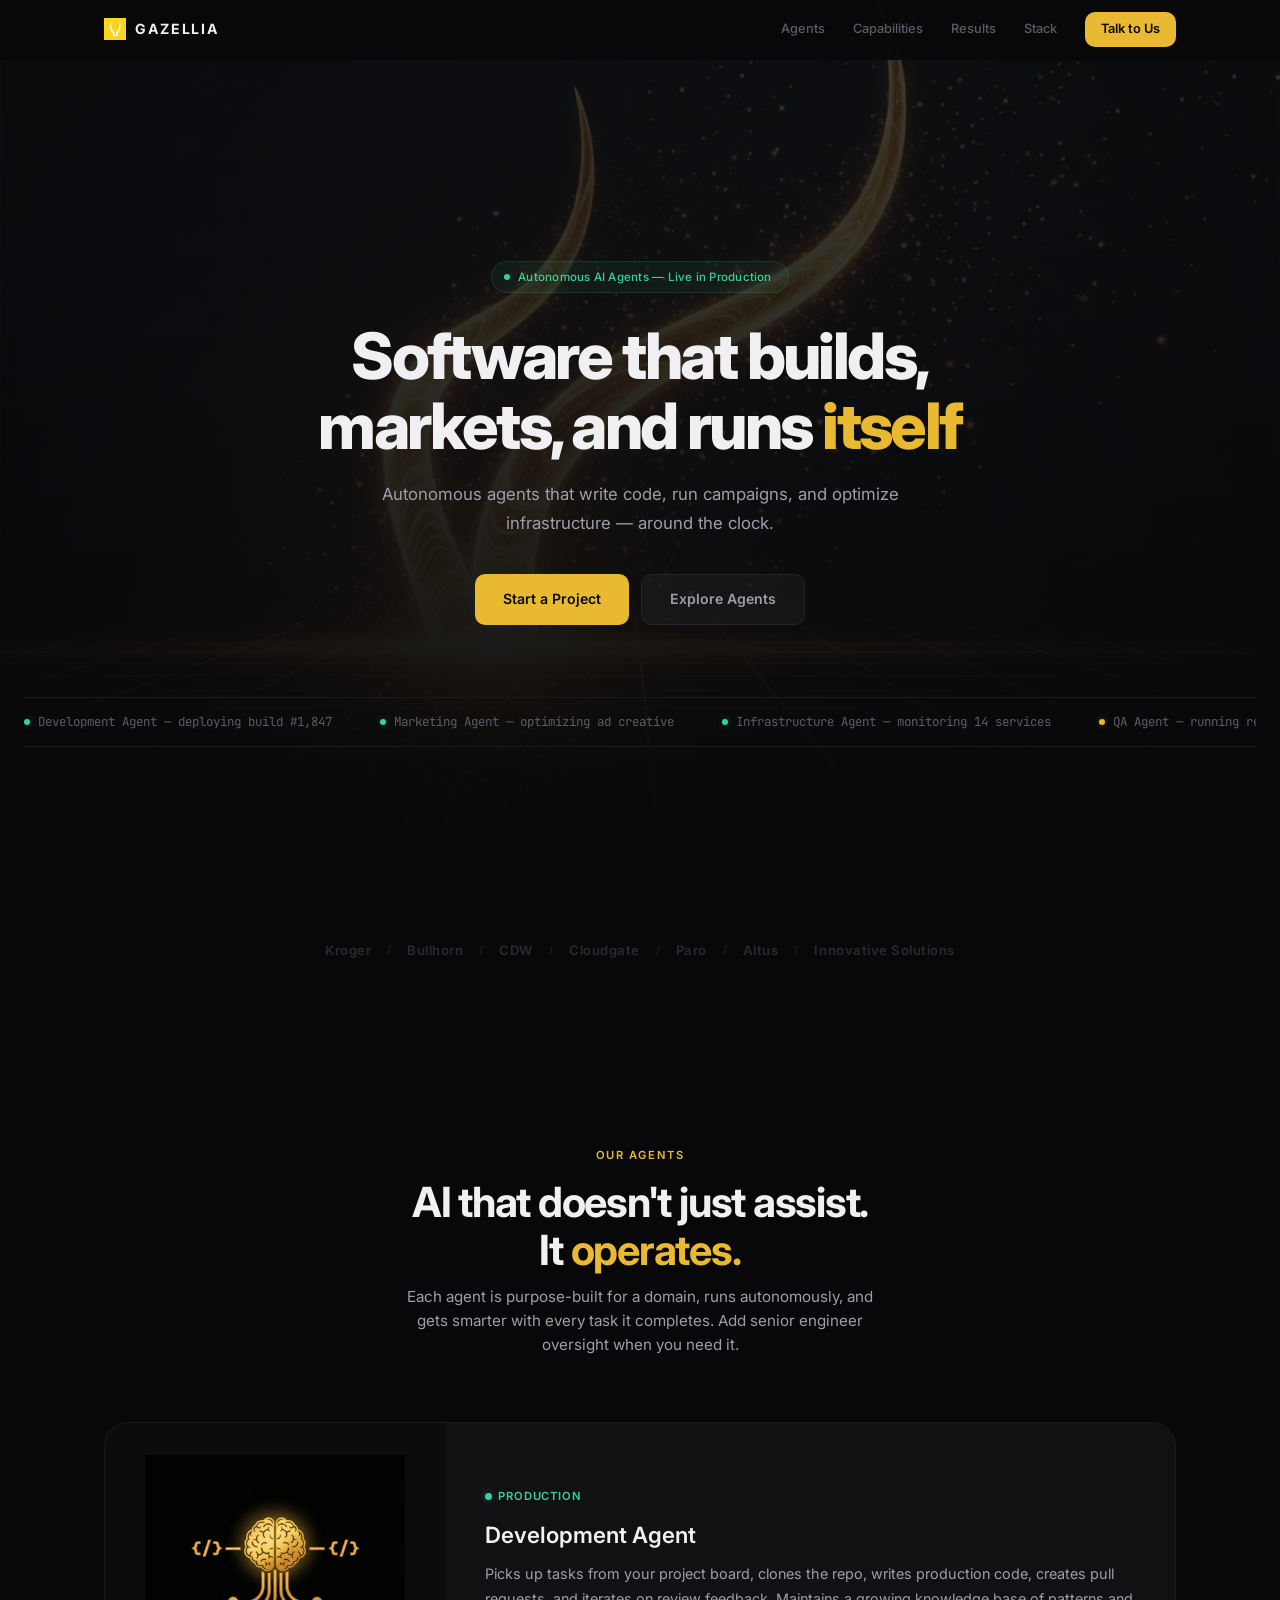
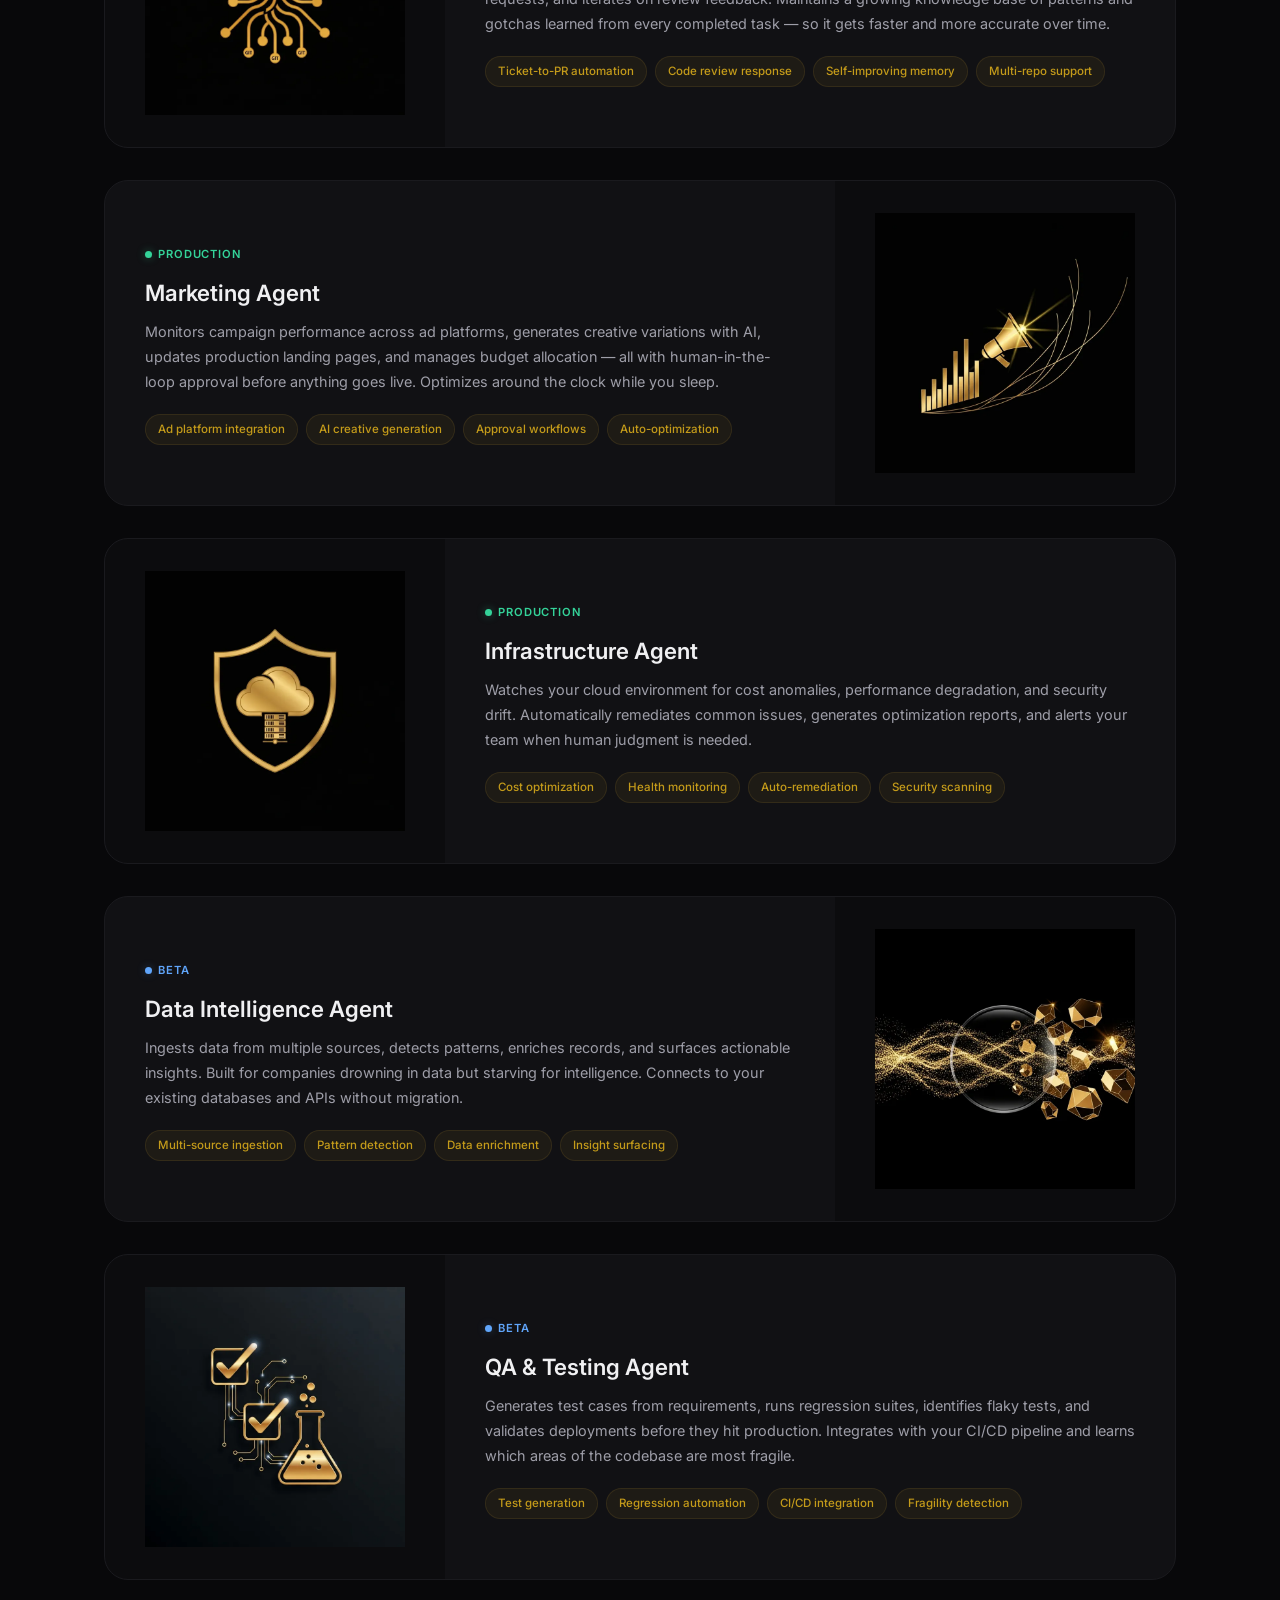
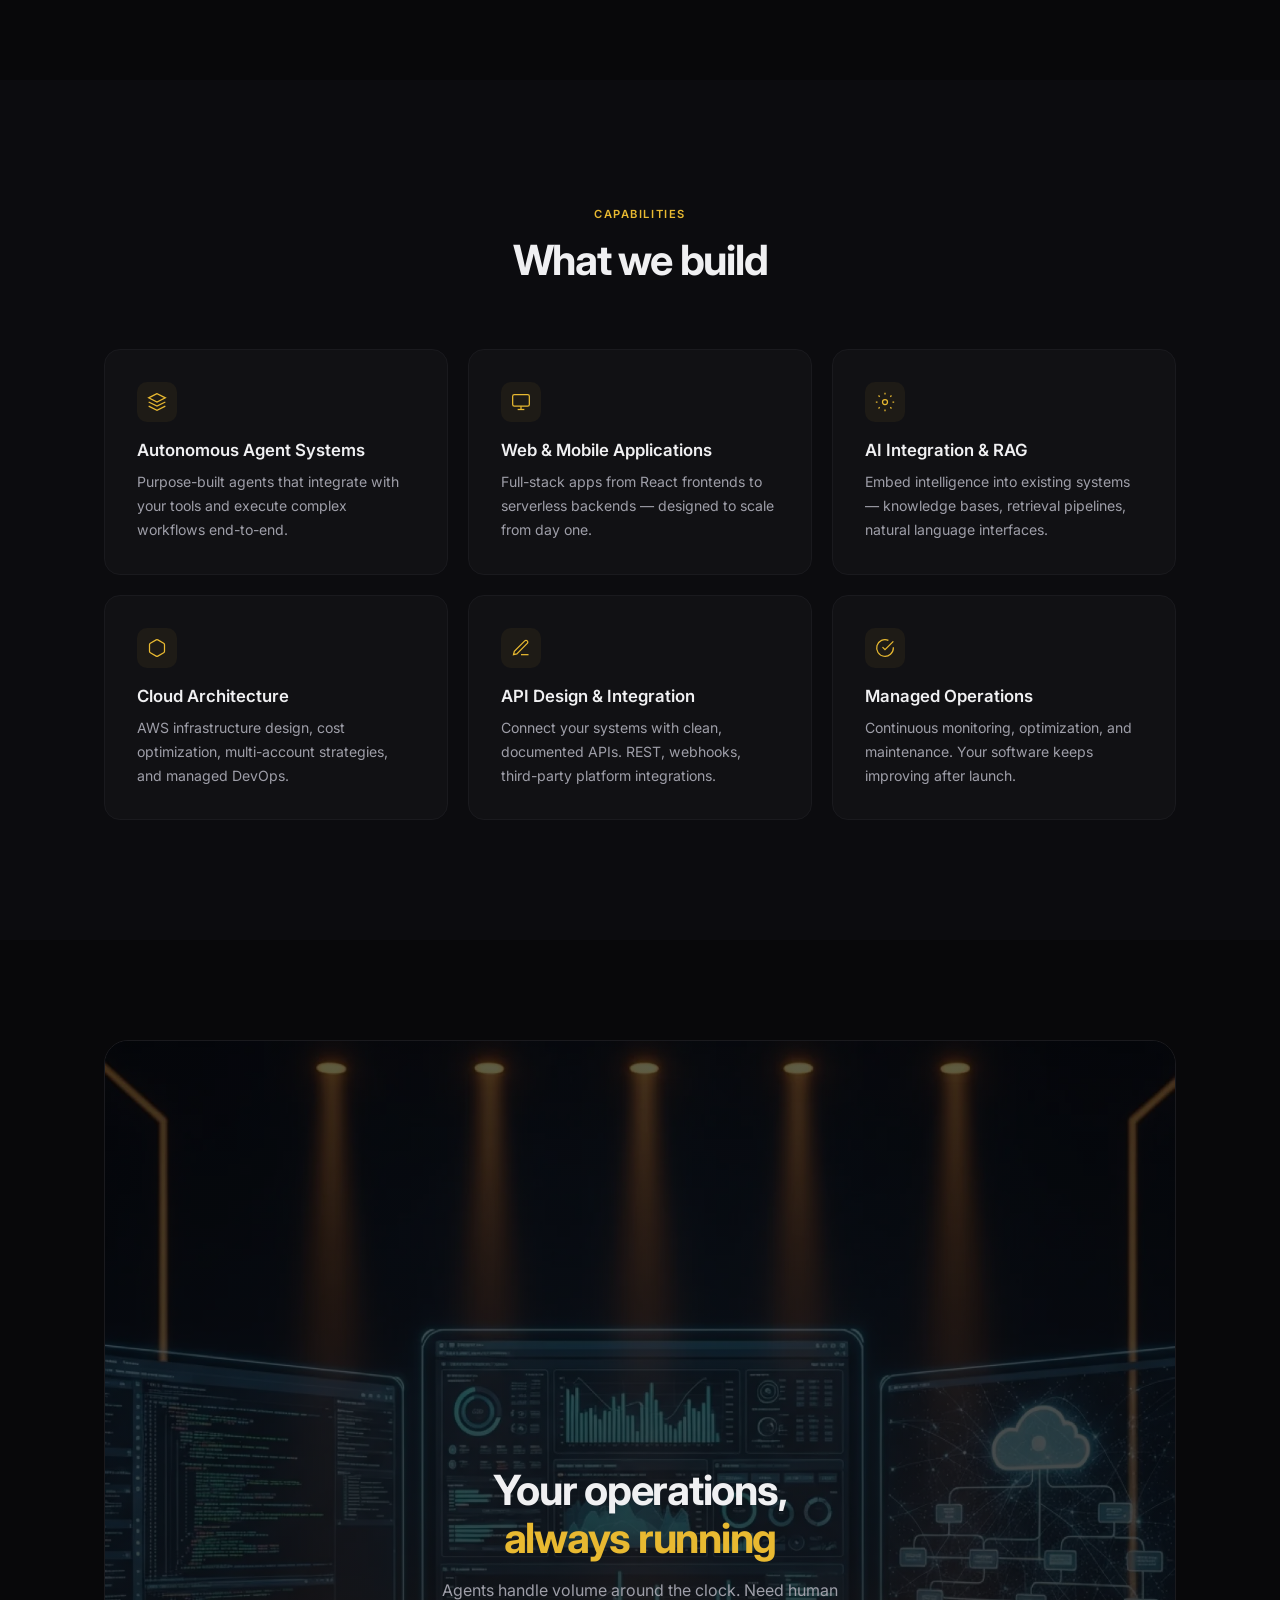
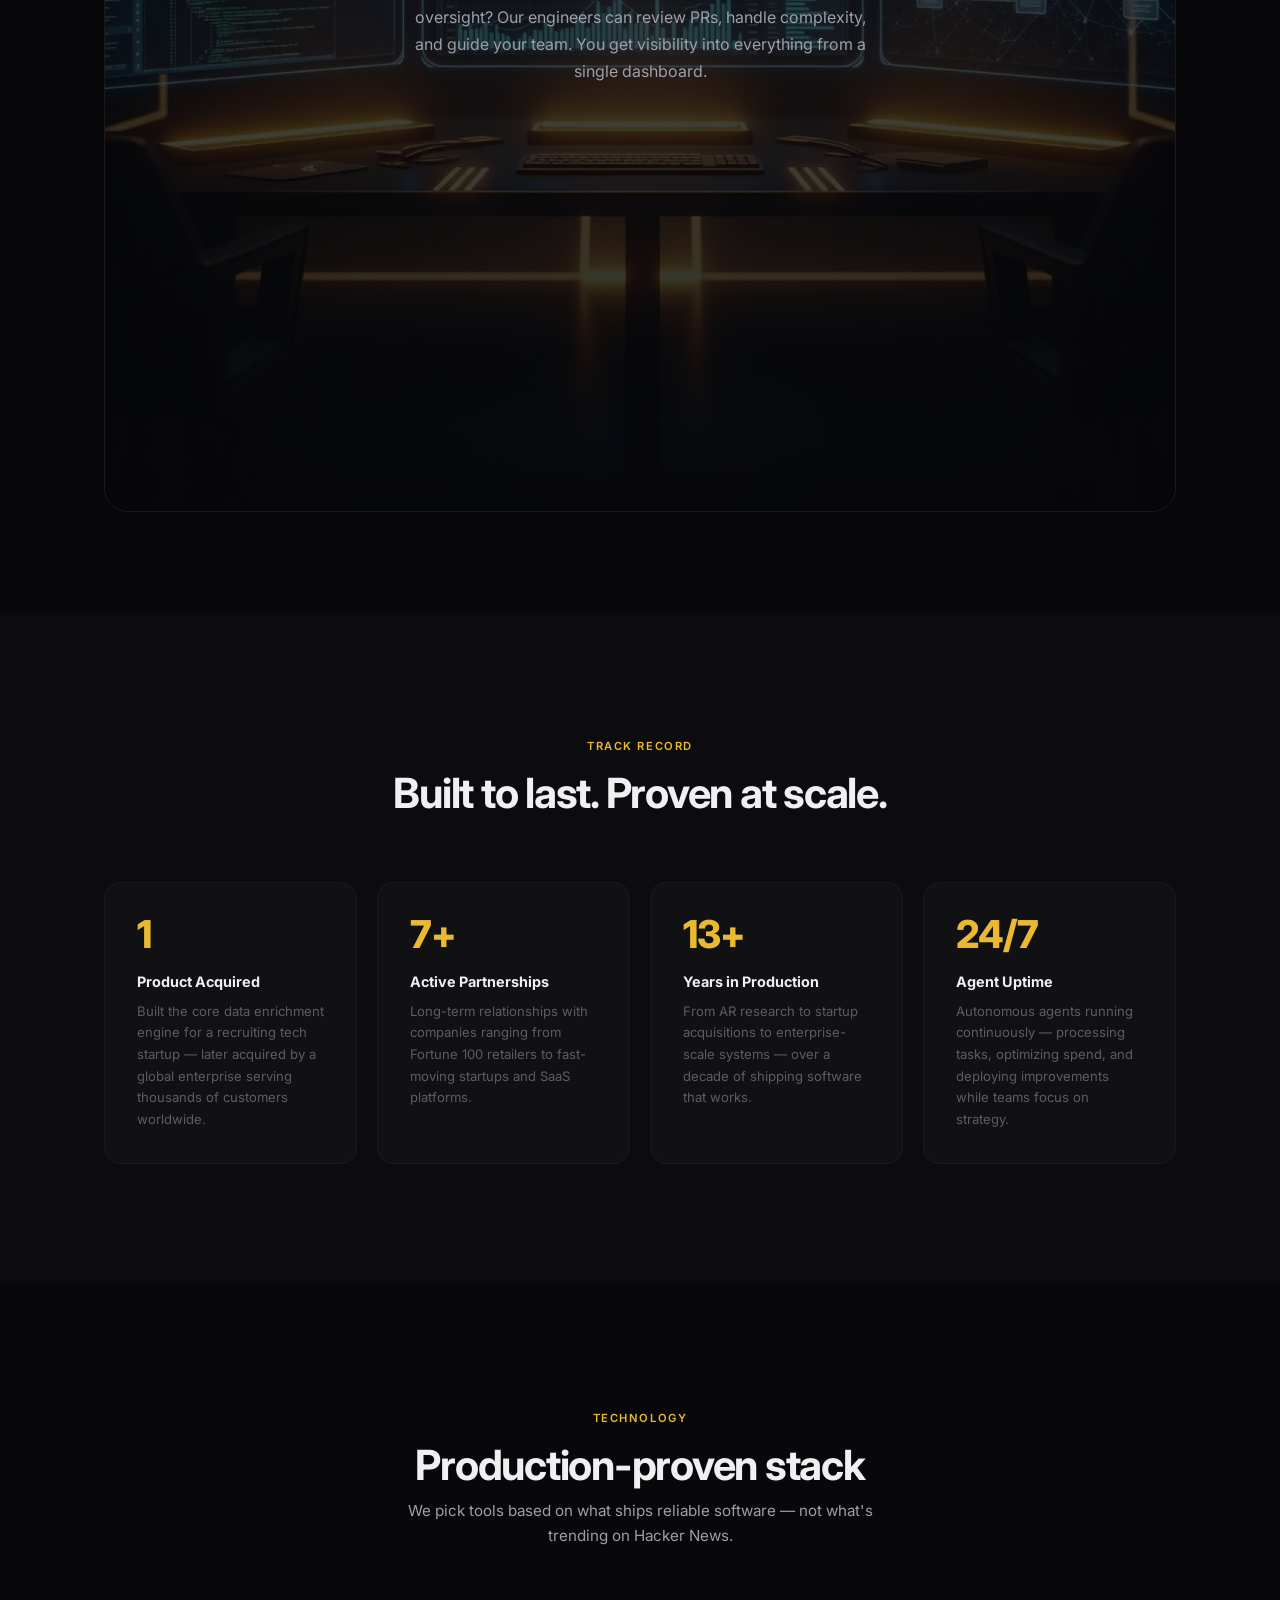
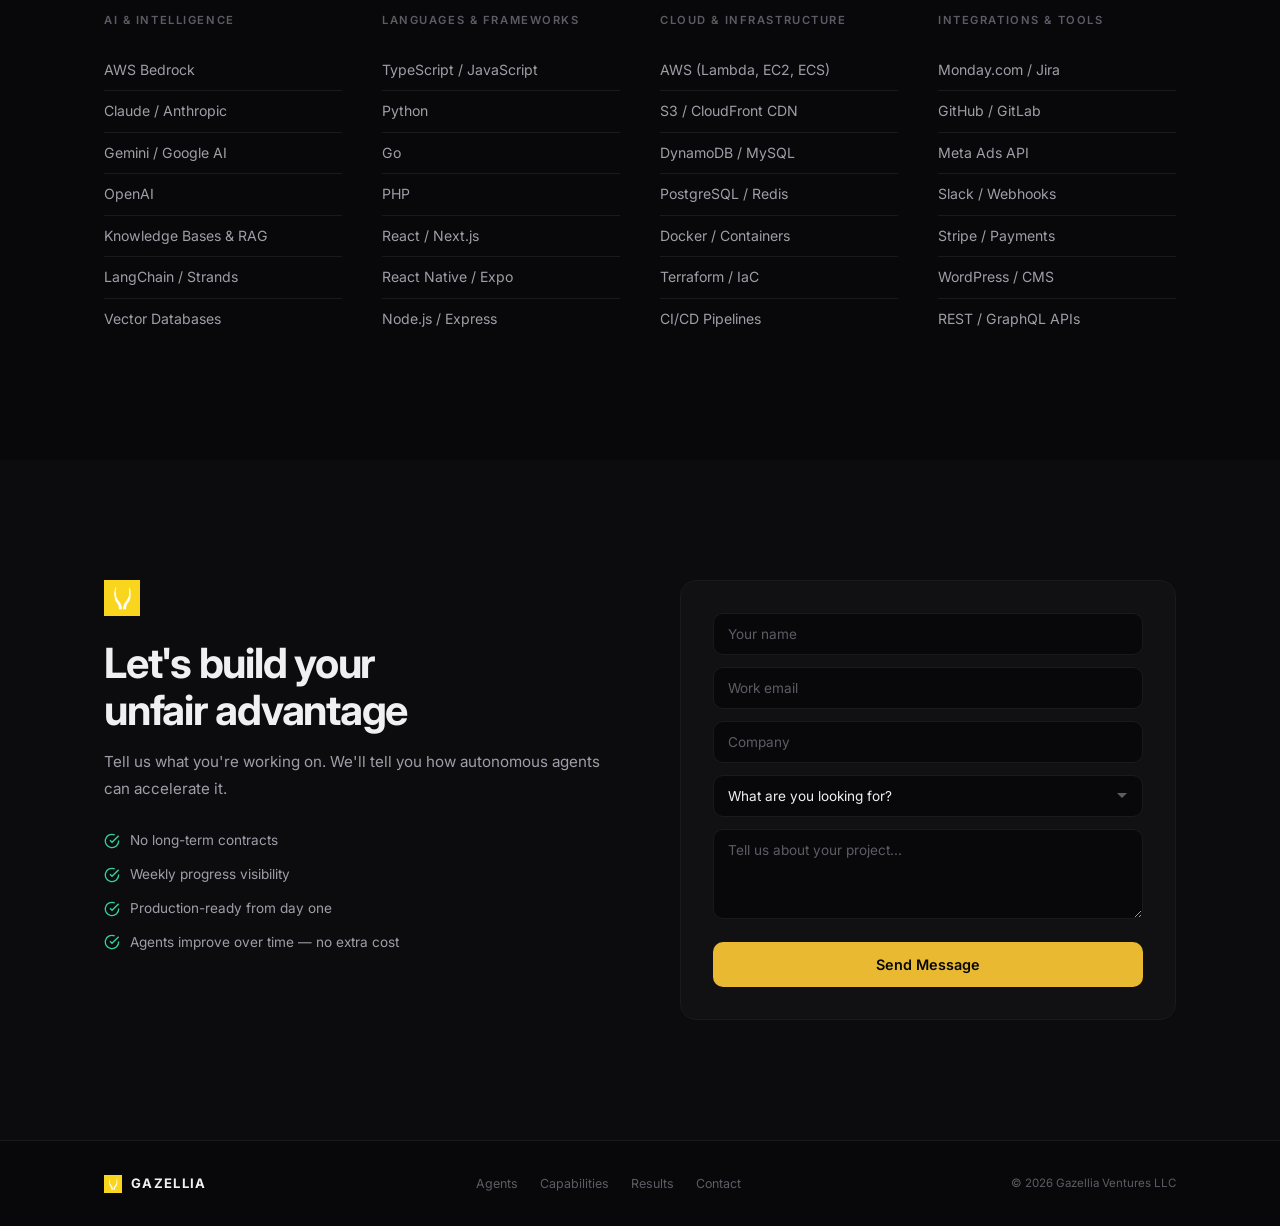
==== commit ebad6389: "Shorten hero subtitle — less busy Co-Authored-By: Claude Opus 4.6 (1M context) <noreply@anthropic.co" ====
--- a/index.html
+++ b/index.html
@@ -137,7 +137,7 @@
         Autonomous AI Agents — Live in Production
       </div>
       <h1>Software that builds,<br>markets, and runs <span class="text-gold">itself</span></h1>
-      <p class="hero-subtitle">We deploy intelligent agents that handle development, marketing, infrastructure, and QA — with optional senior engineer oversight for teams that want it. Your operations don't stop when your team clocks out.</p>
+      <p class="hero-subtitle">Autonomous agents that write code, run campaigns, and optimize infrastructure — around the clock.</p>
       <div class="hero-actions">
         <a href="#contact" class="btn btn-primary">Start a Project</a>
         <a href="#agents" class="btn btn-ghost">Explore Agents</a>
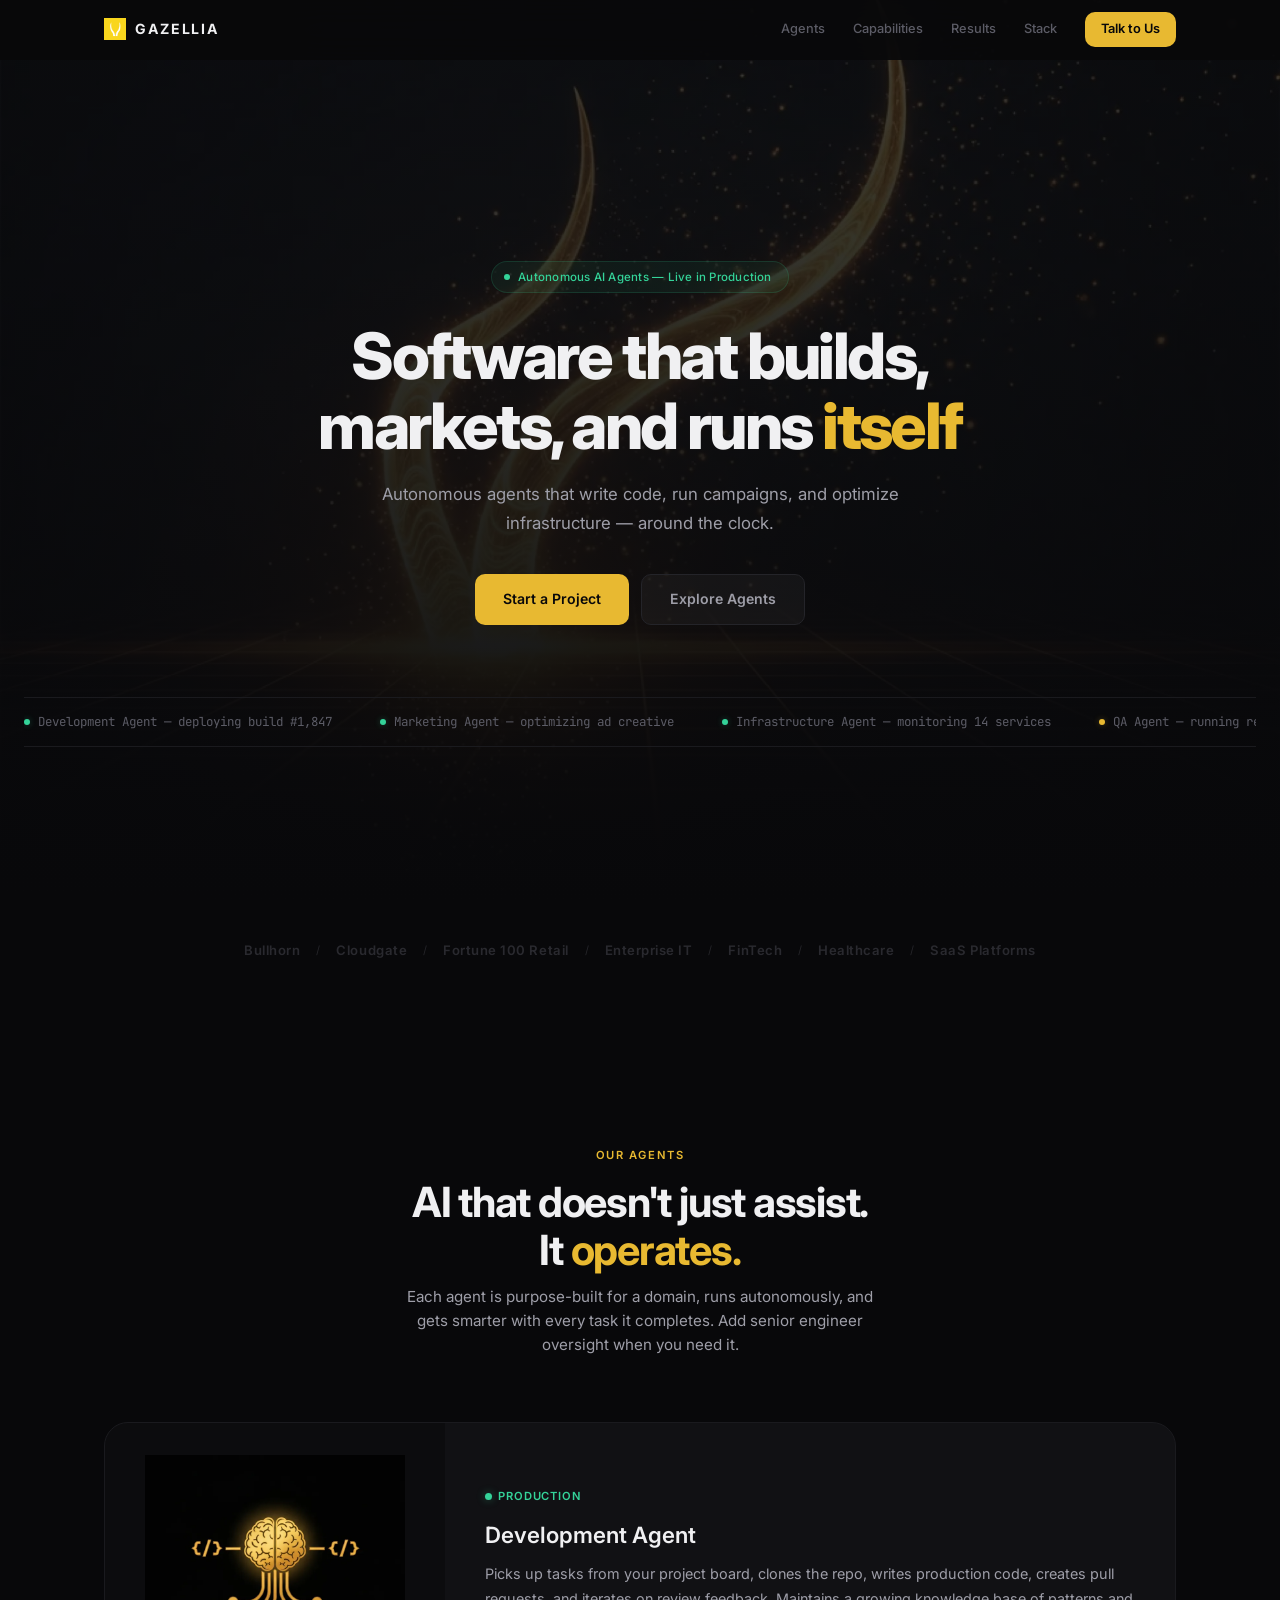
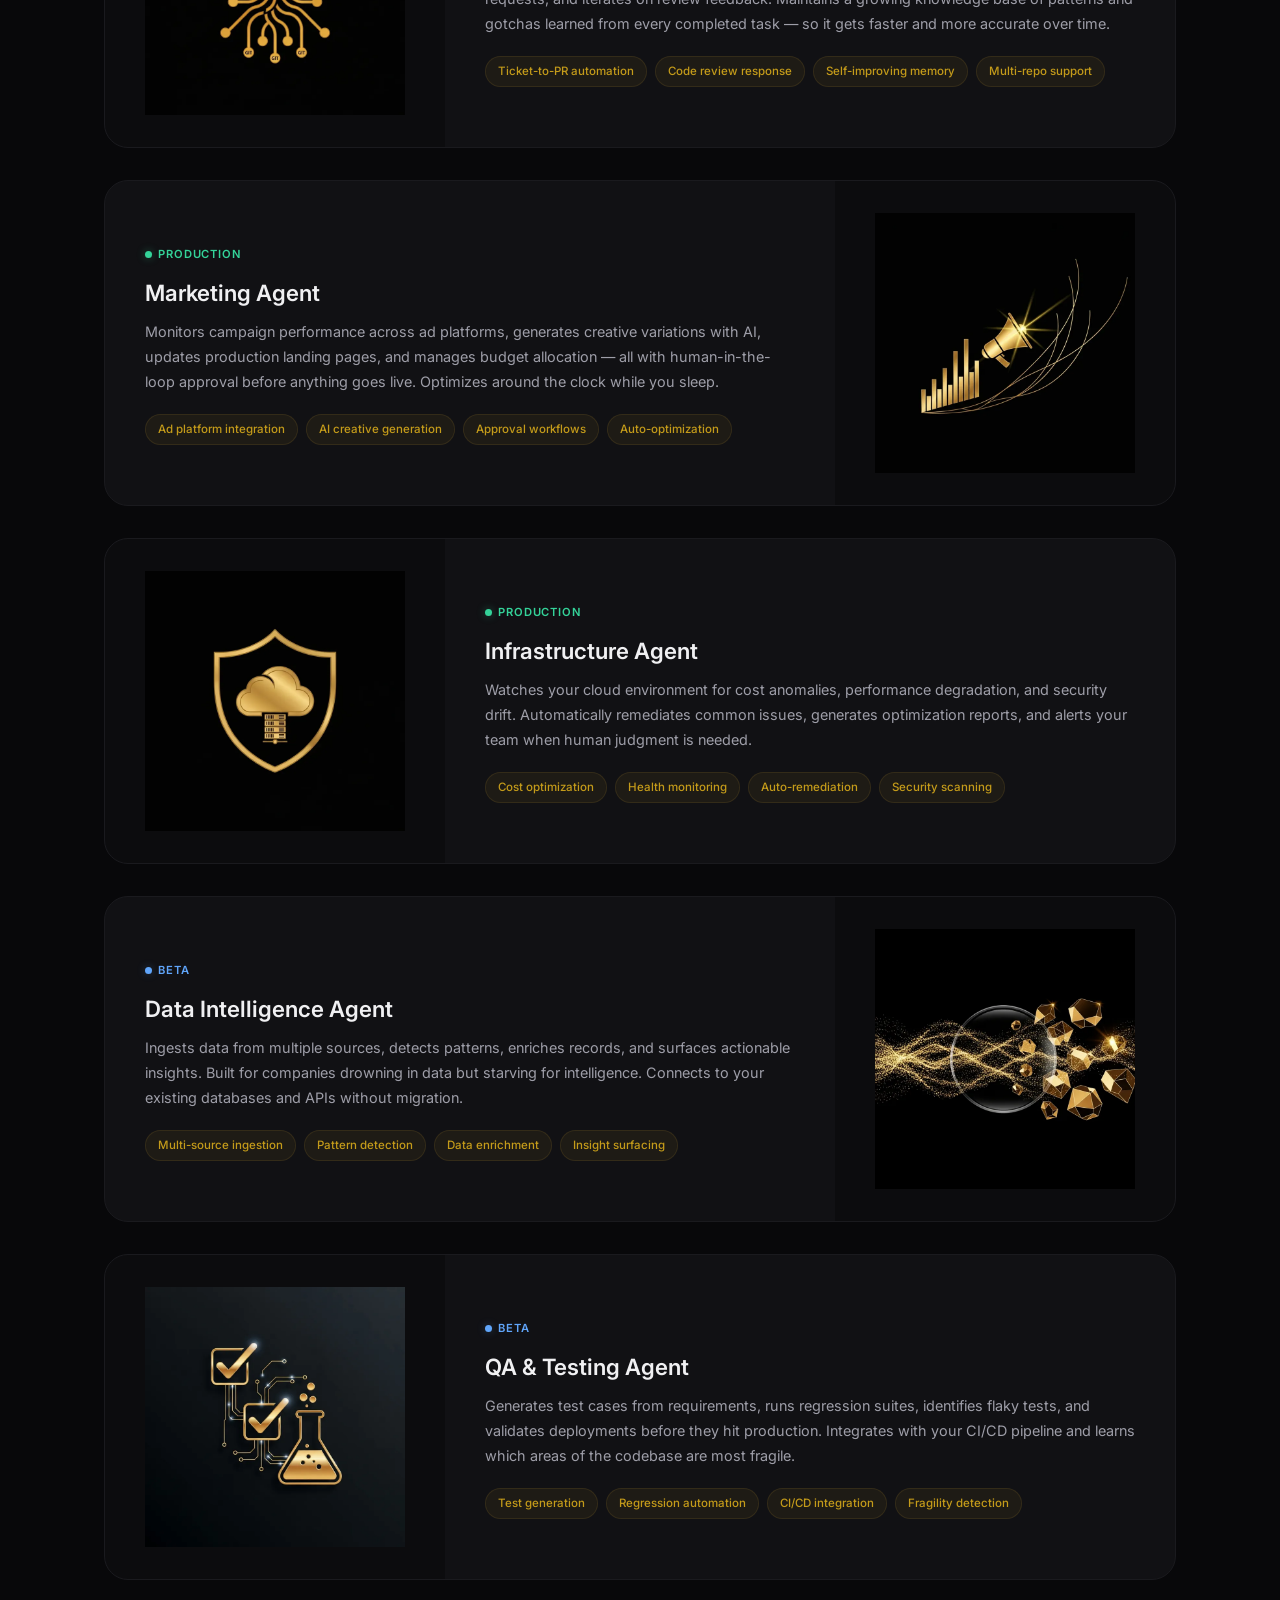
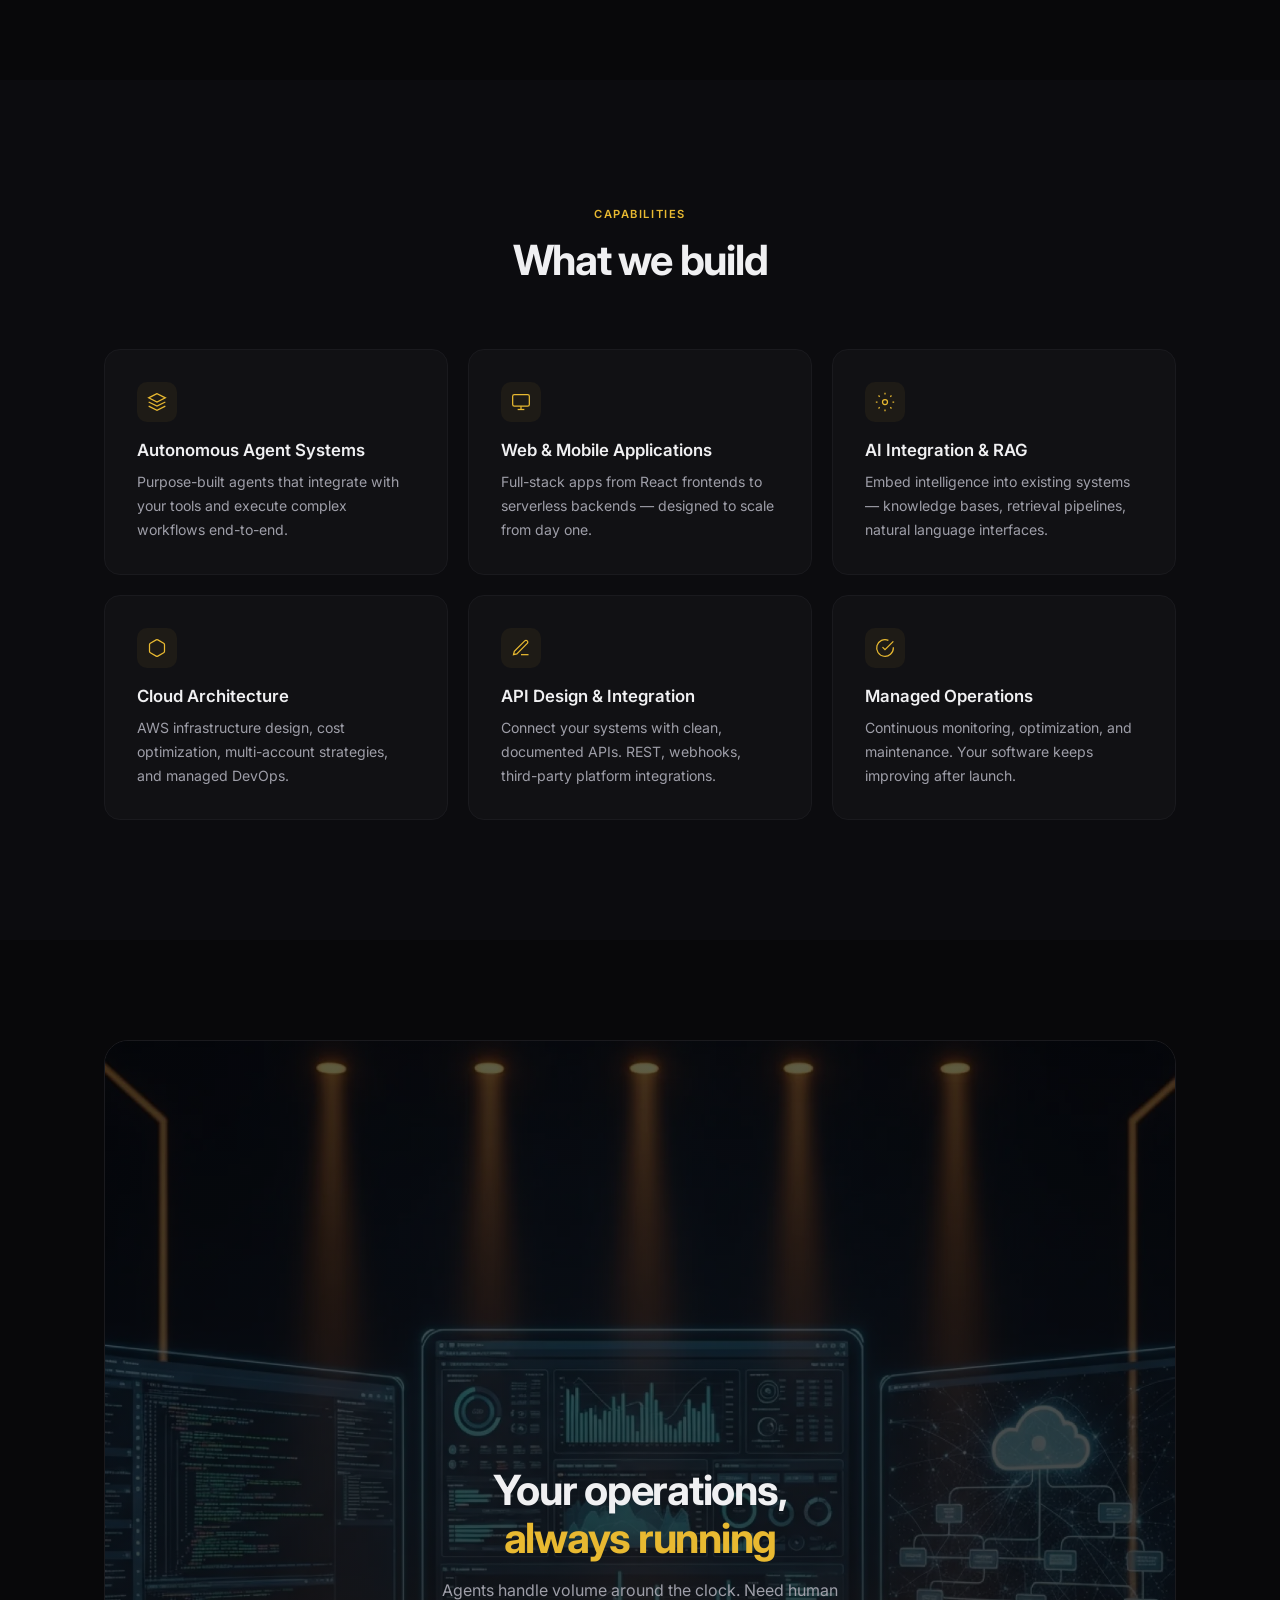
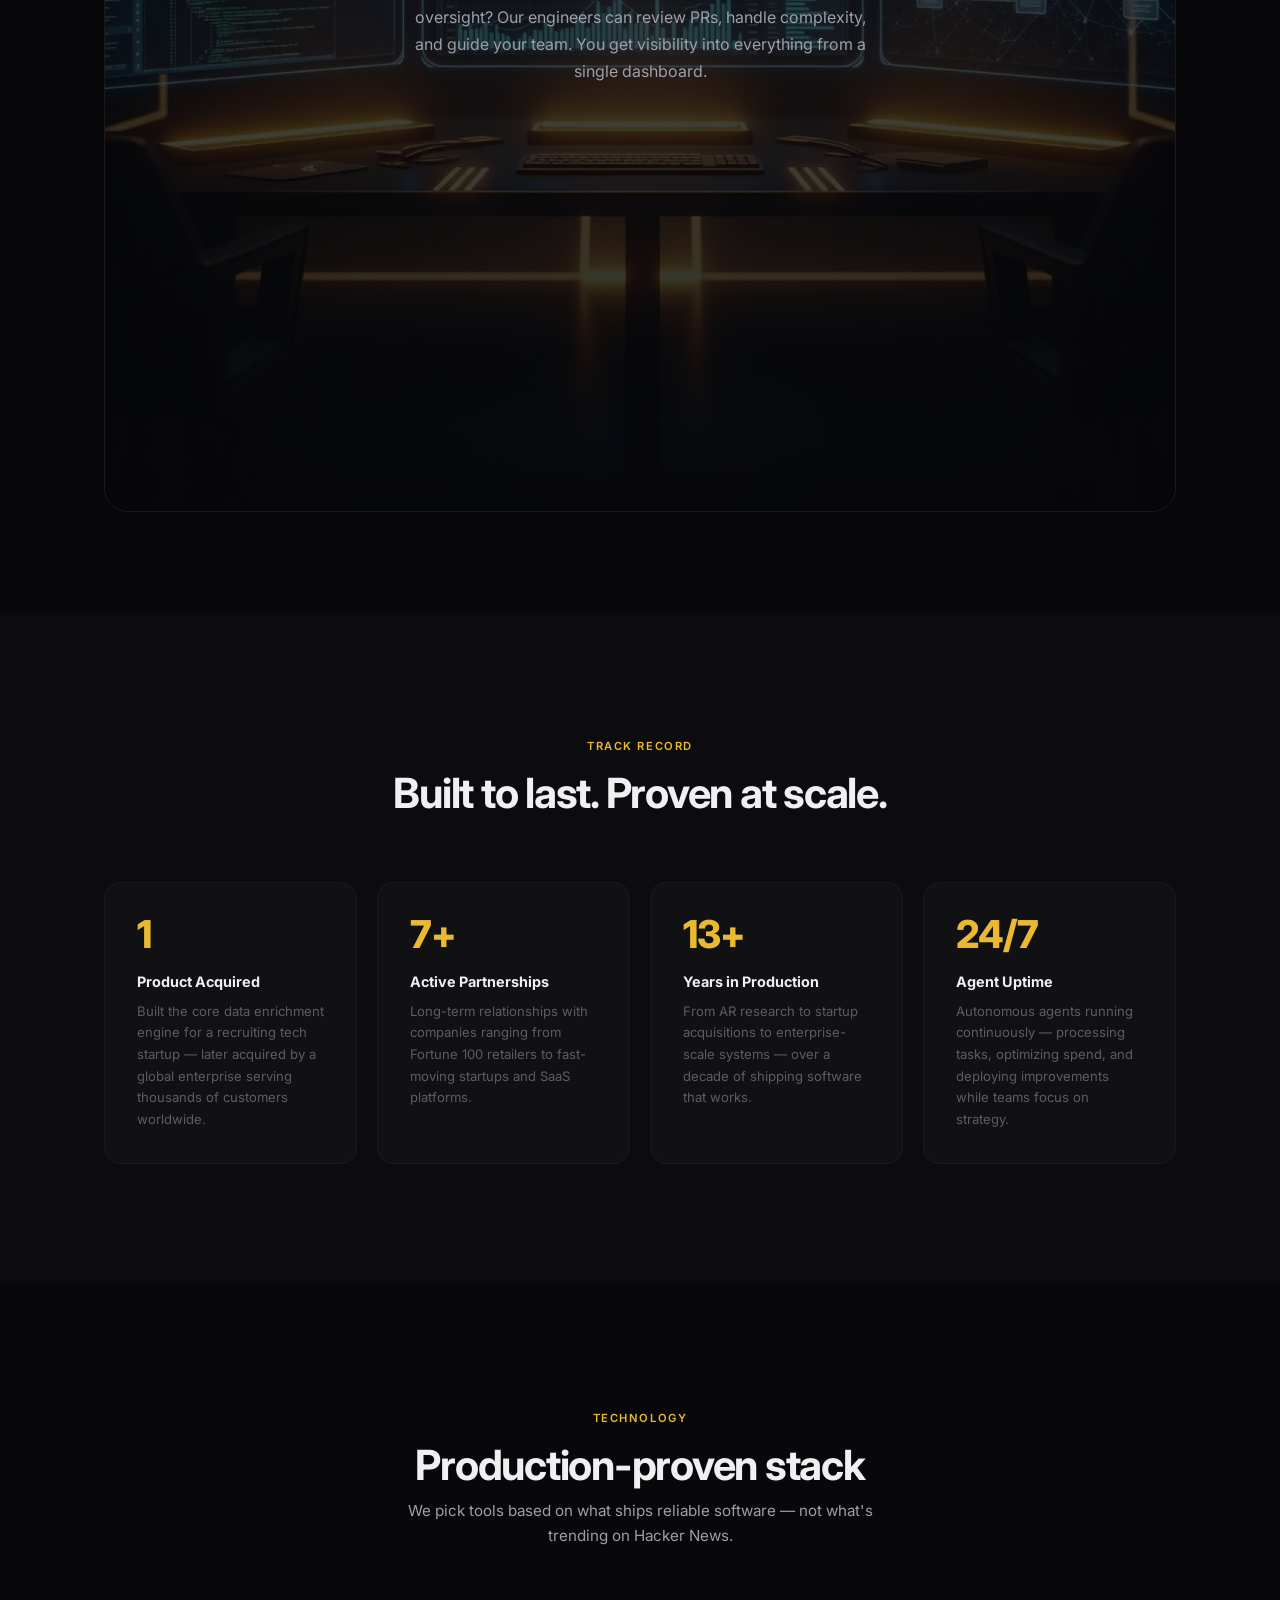
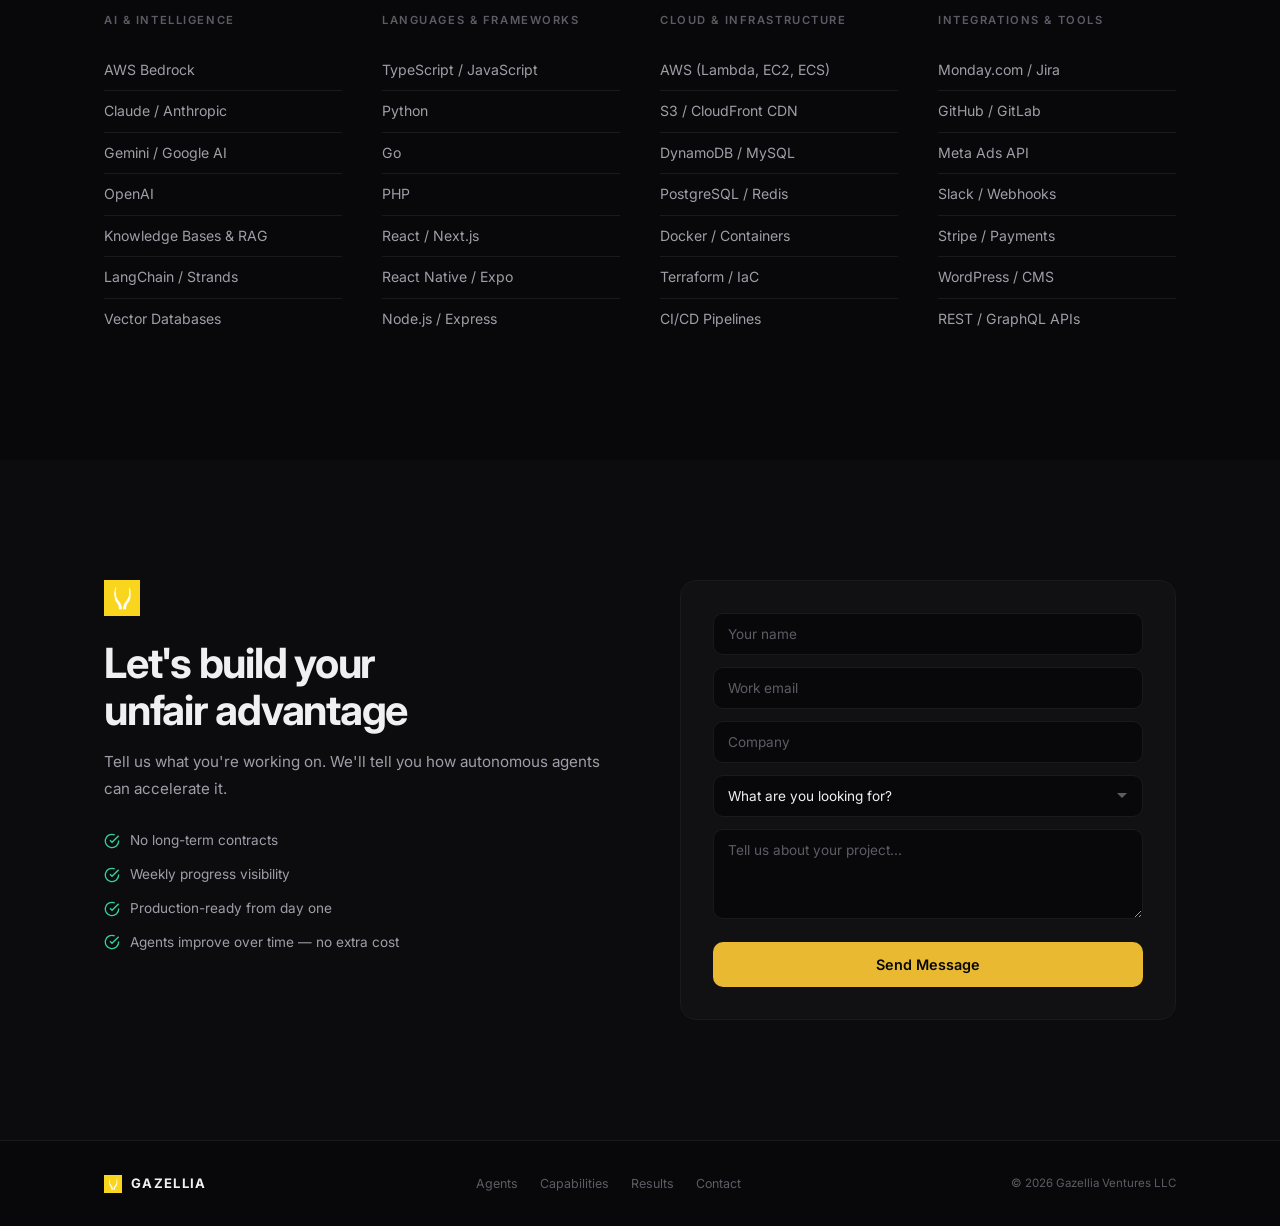
==== commit 6777b6bf: "Replace client names with industry verticals in partners bar Keep Bullhorn and Cloudgate, replace ot" ====
--- a/index.html
+++ b/index.html
@@ -173,19 +173,19 @@
   <section class="partners">
     <div class="partners-inner">
       <div class="partners-track">
-        <span class="partner">Kroger</span>
-        <span class="partner-sep">/</span>
         <span class="partner">Bullhorn</span>
-        <span class="partner-sep">/</span>
-        <span class="partner">CDW</span>
         <span class="partner-sep">/</span>
         <span class="partner">Cloudgate</span>
         <span class="partner-sep">/</span>
-        <span class="partner">Paro</span>
+        <span class="partner">Fortune 100 Retail</span>
         <span class="partner-sep">/</span>
-        <span class="partner">Altus</span>
+        <span class="partner">Enterprise IT</span>
         <span class="partner-sep">/</span>
-        <span class="partner">Innovative Solutions</span>
+        <span class="partner">FinTech</span>
+        <span class="partner-sep">/</span>
+        <span class="partner">Healthcare</span>
+        <span class="partner-sep">/</span>
+        <span class="partner">SaaS Platforms</span>
       </div>
     </div>
   </section>
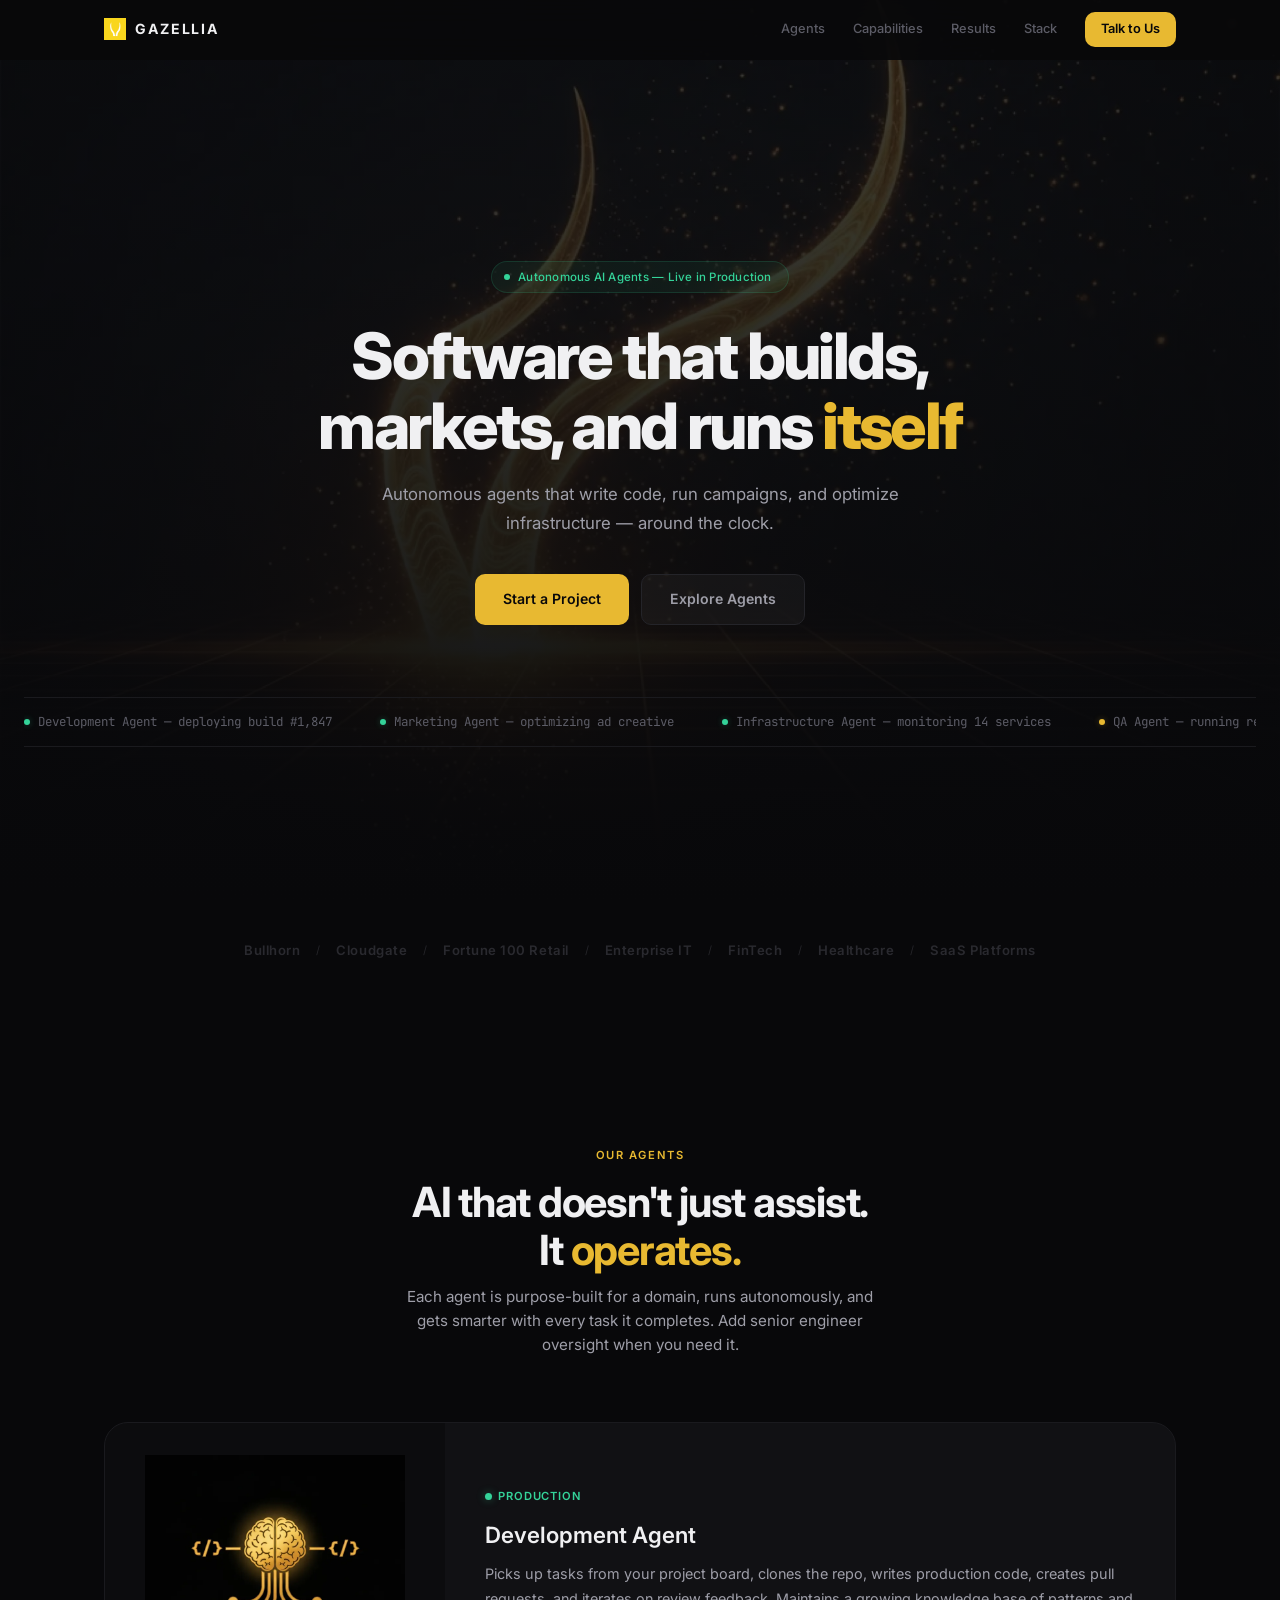
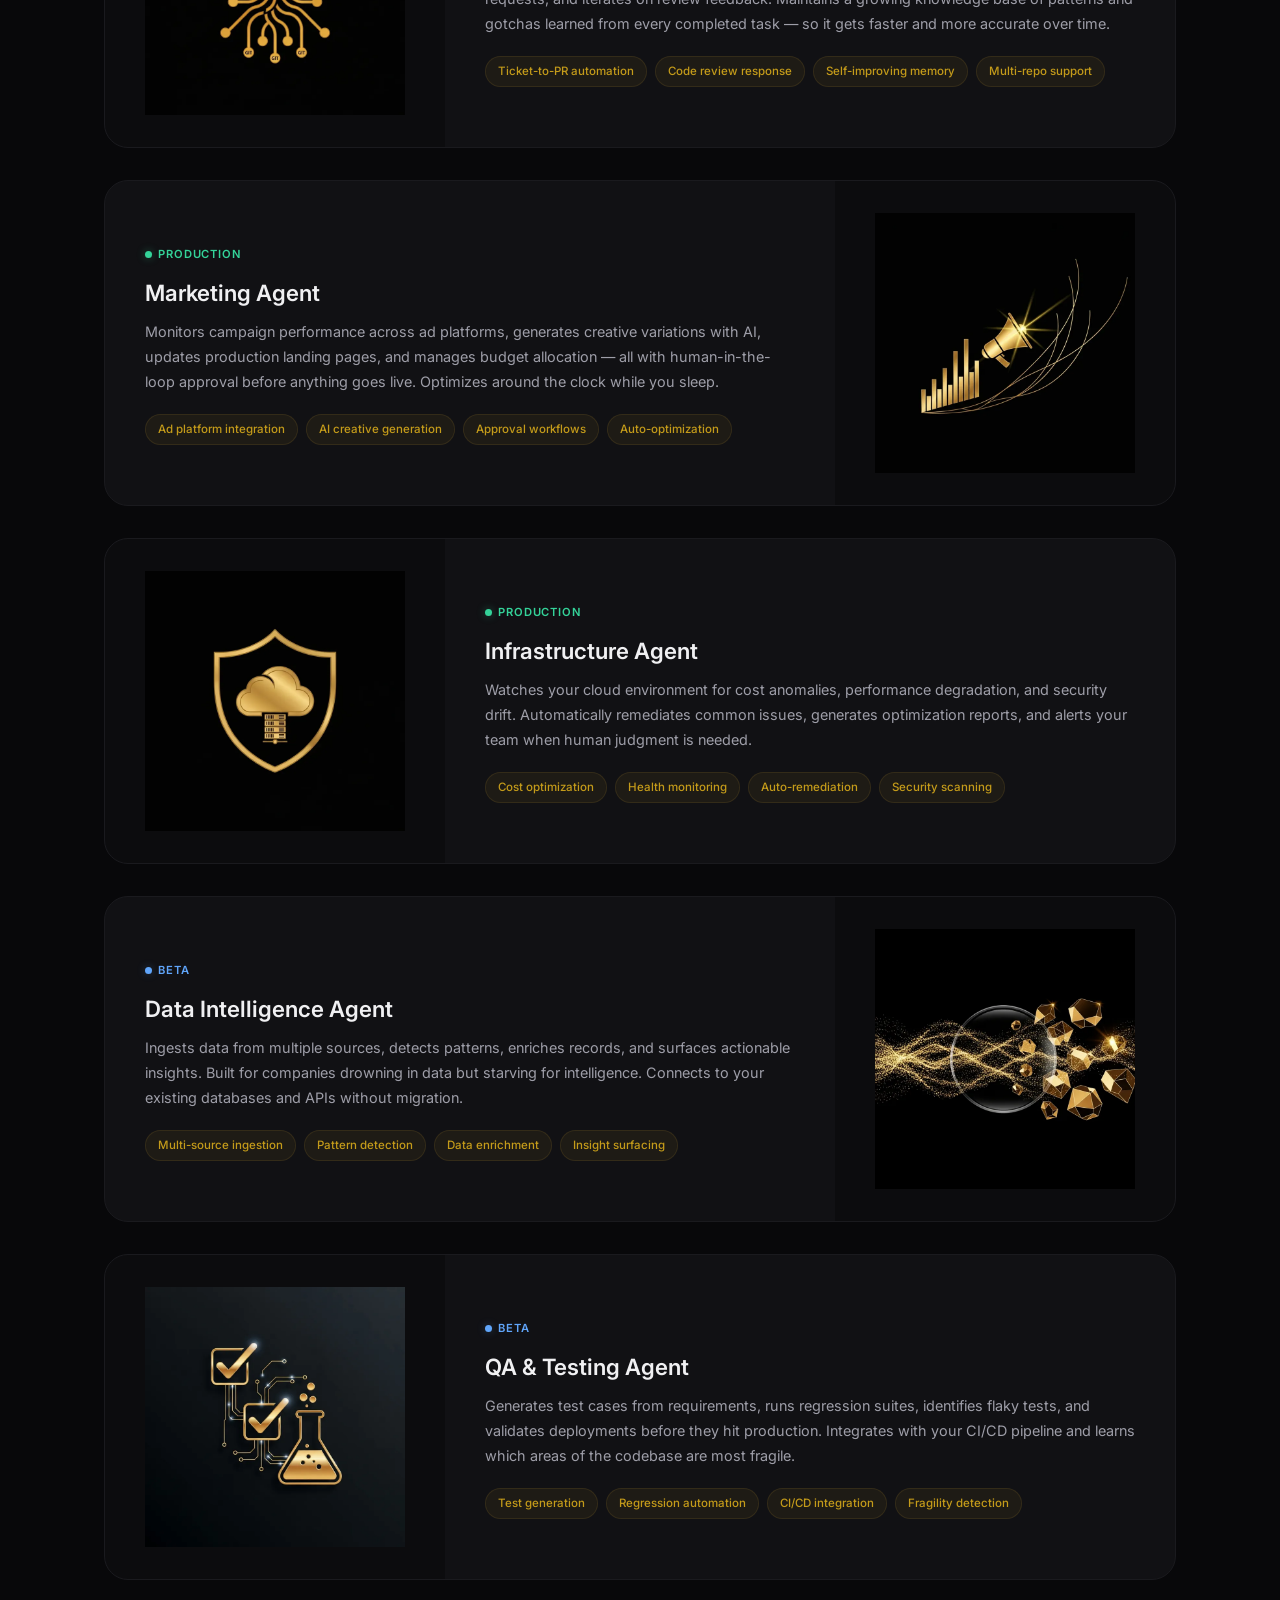
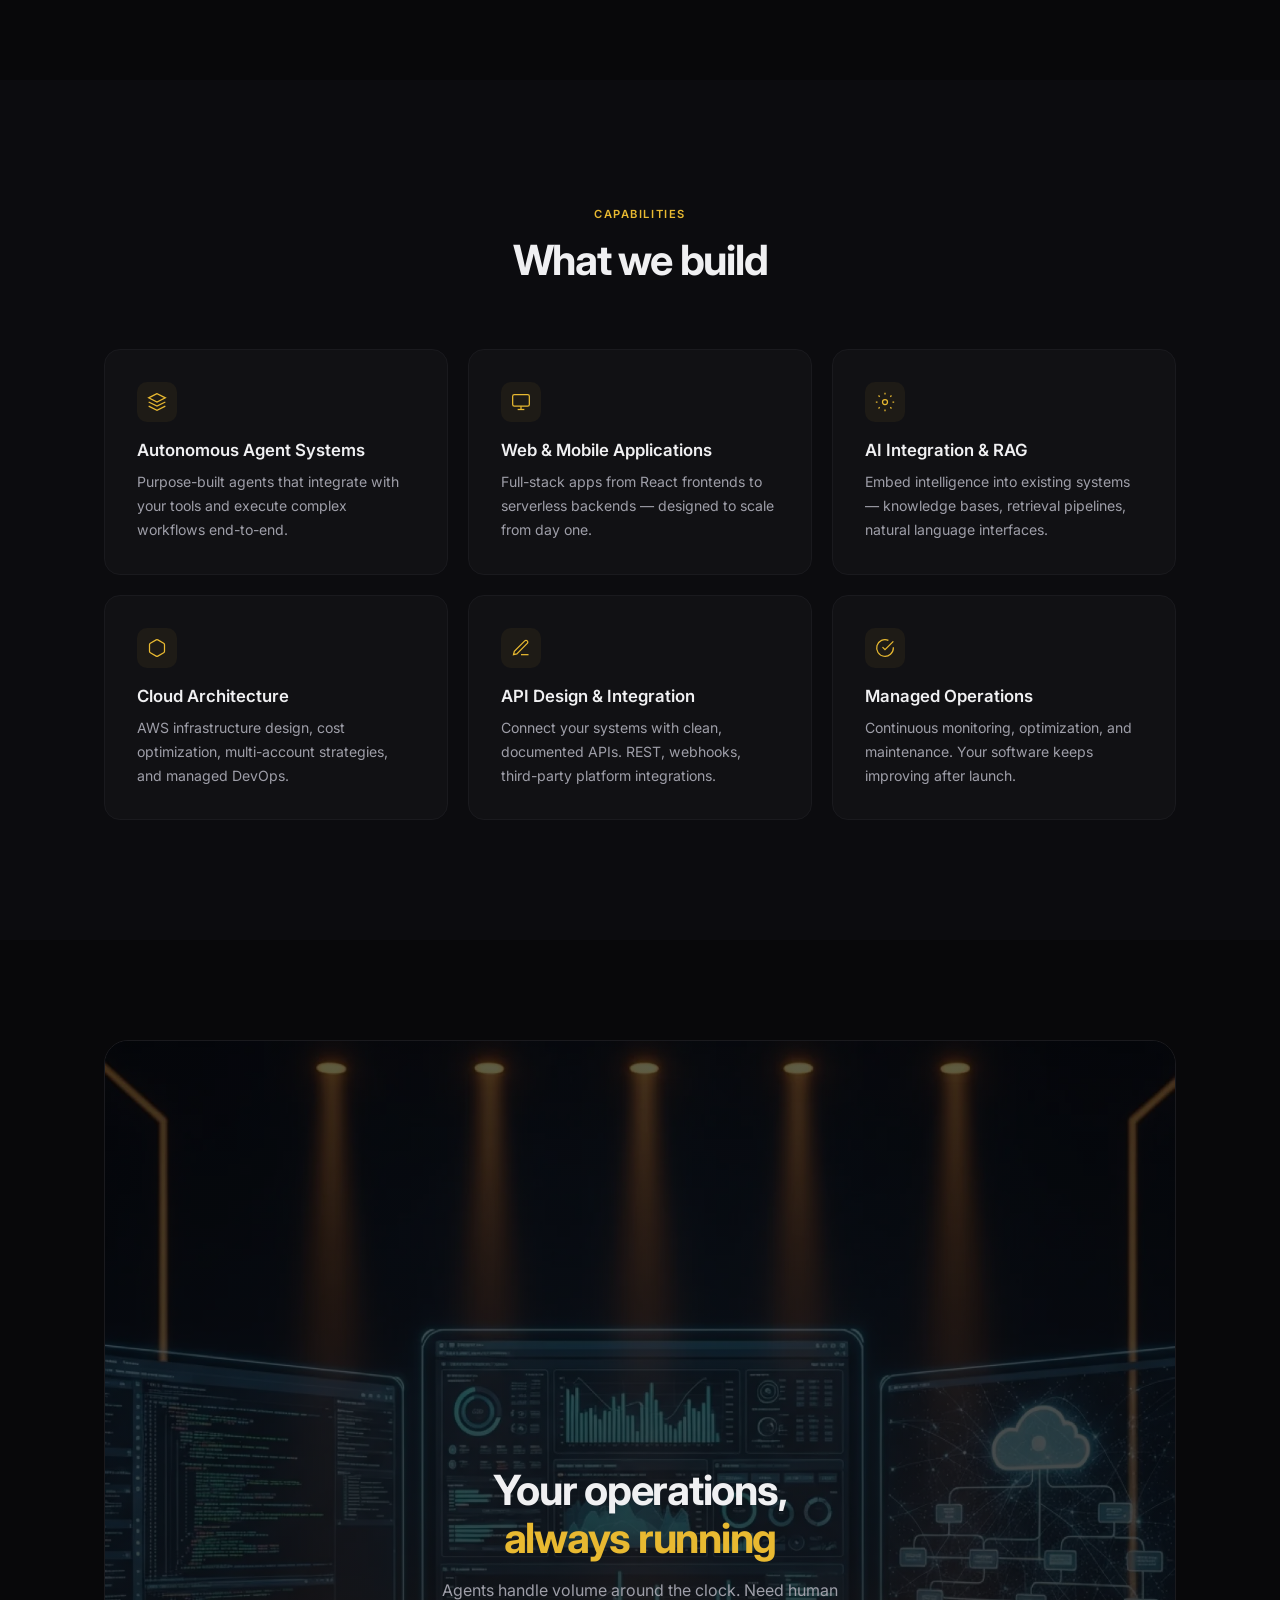
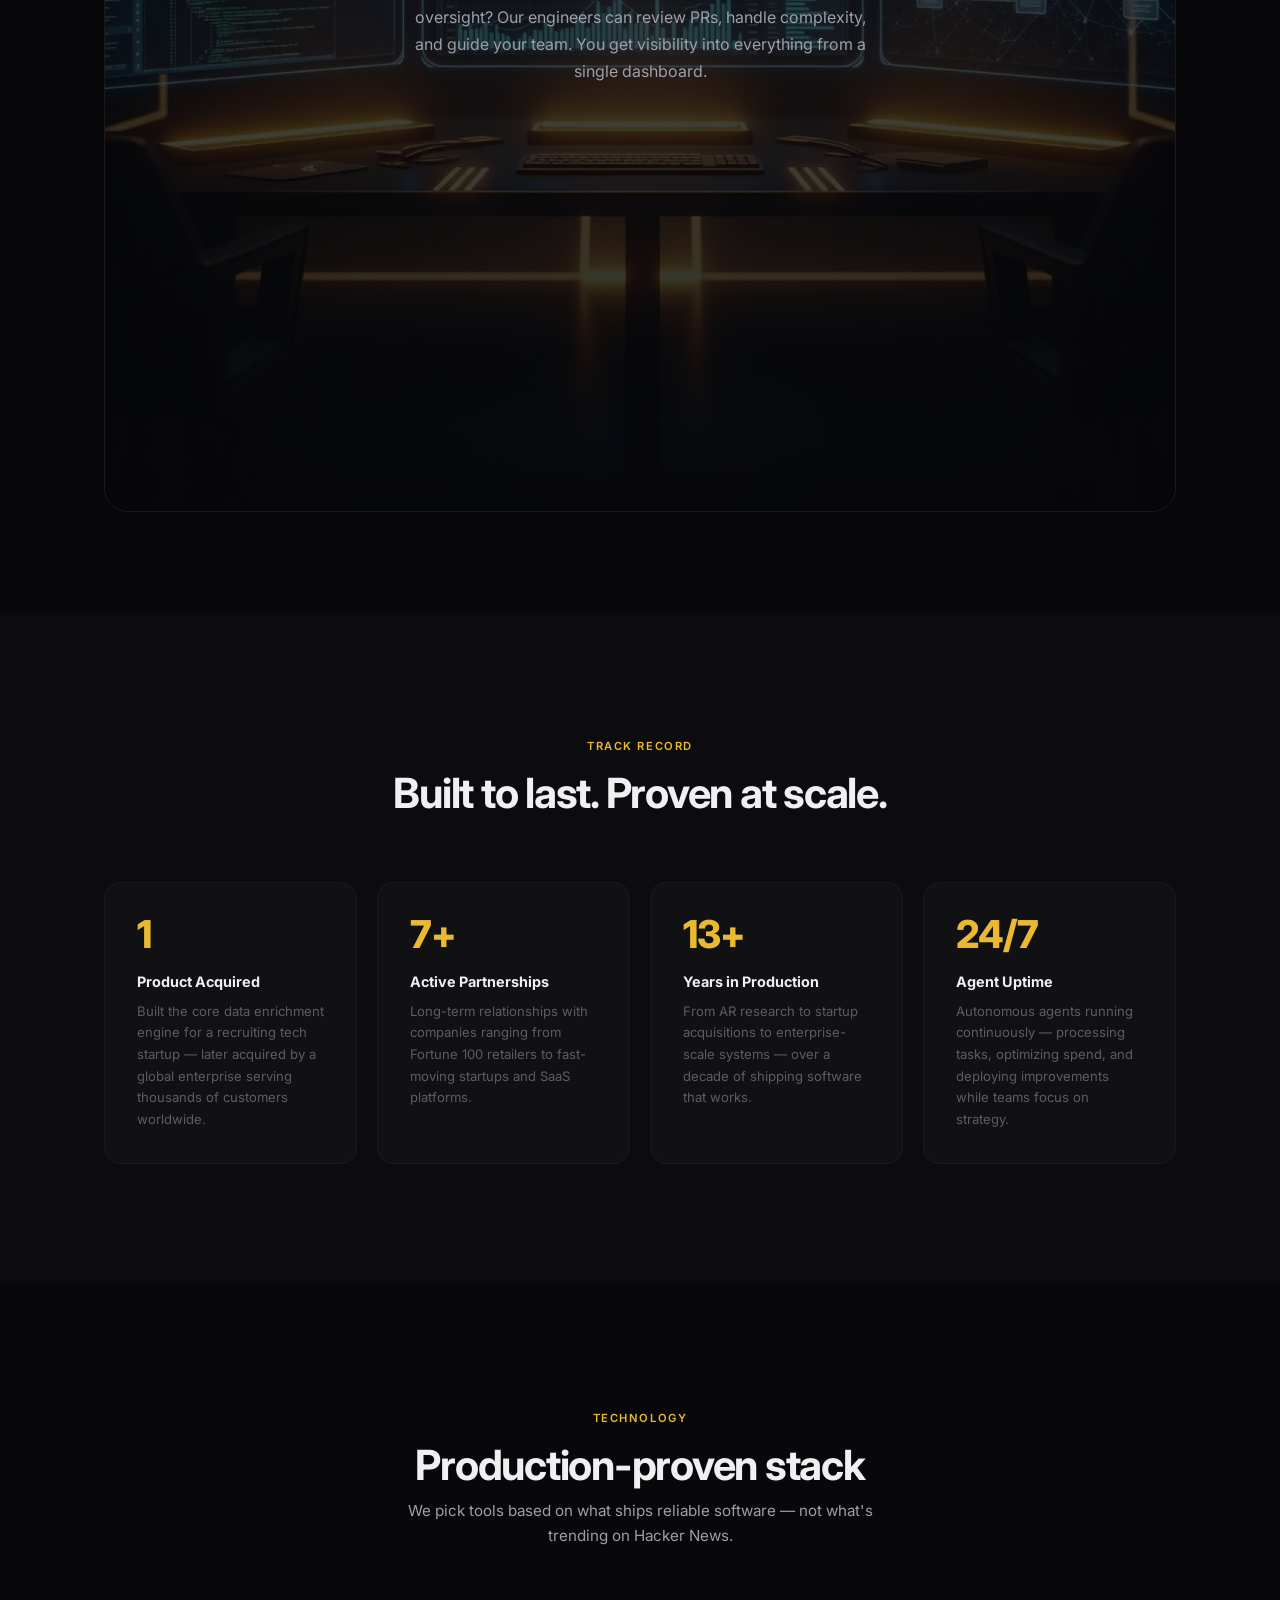
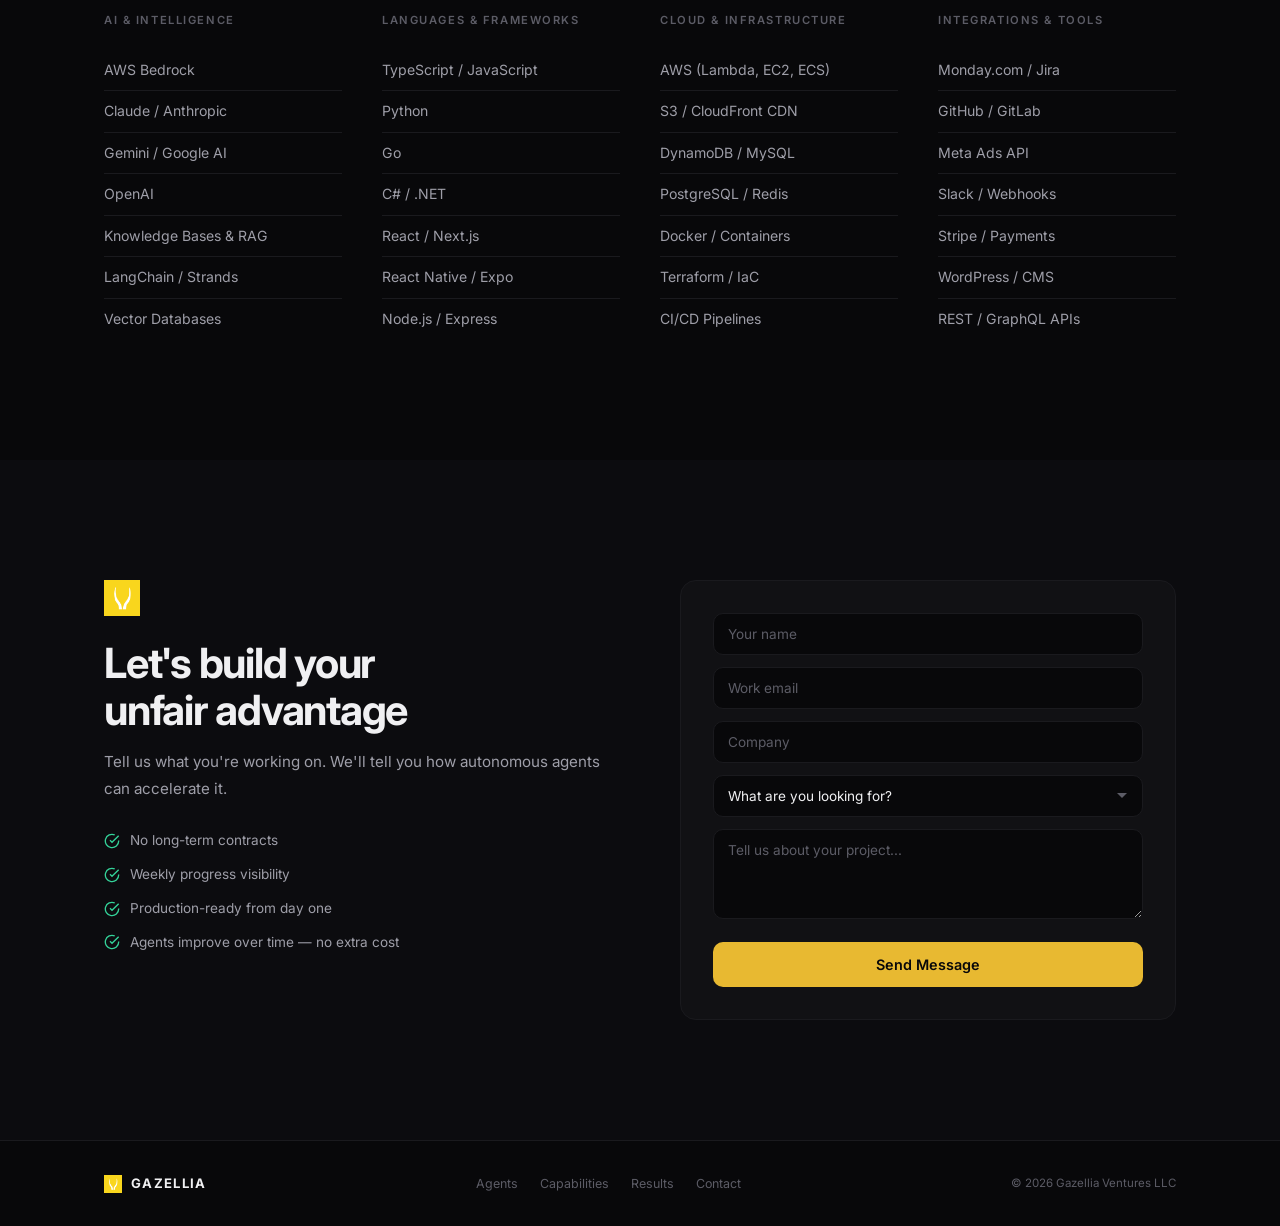
==== commit b3e34e02: "Replace PHP with C#/.NET in tech stack Co-Authored-By: Claude Opus 4.6 (1M context) <noreply@anthrop" ====
--- a/index.html
+++ b/index.html
@@ -434,7 +434,7 @@
             <li>TypeScript / JavaScript</li>
             <li>Python</li>
             <li>Go</li>
-            <li>PHP</li>
+            <li>C# / .NET</li>
             <li>React / Next.js</li>
             <li>React Native / Expo</li>
             <li>Node.js / Express</li>
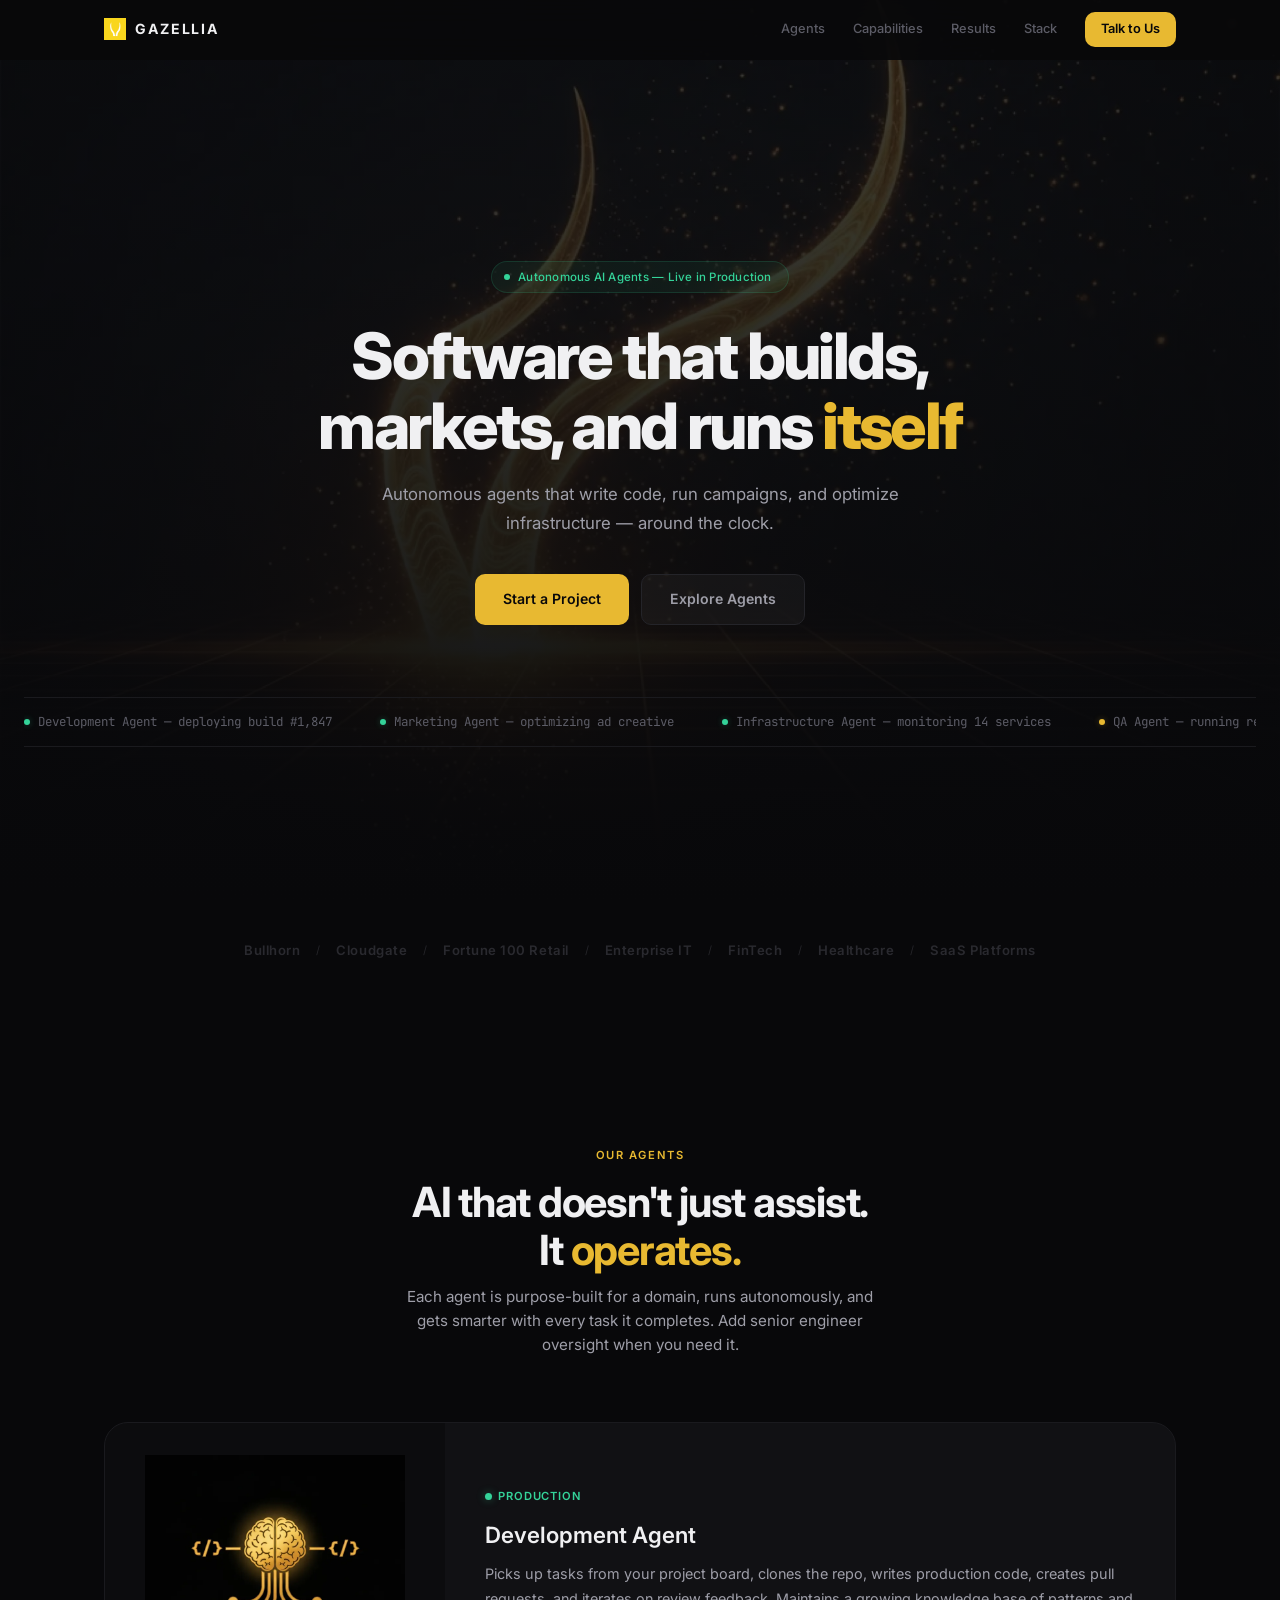
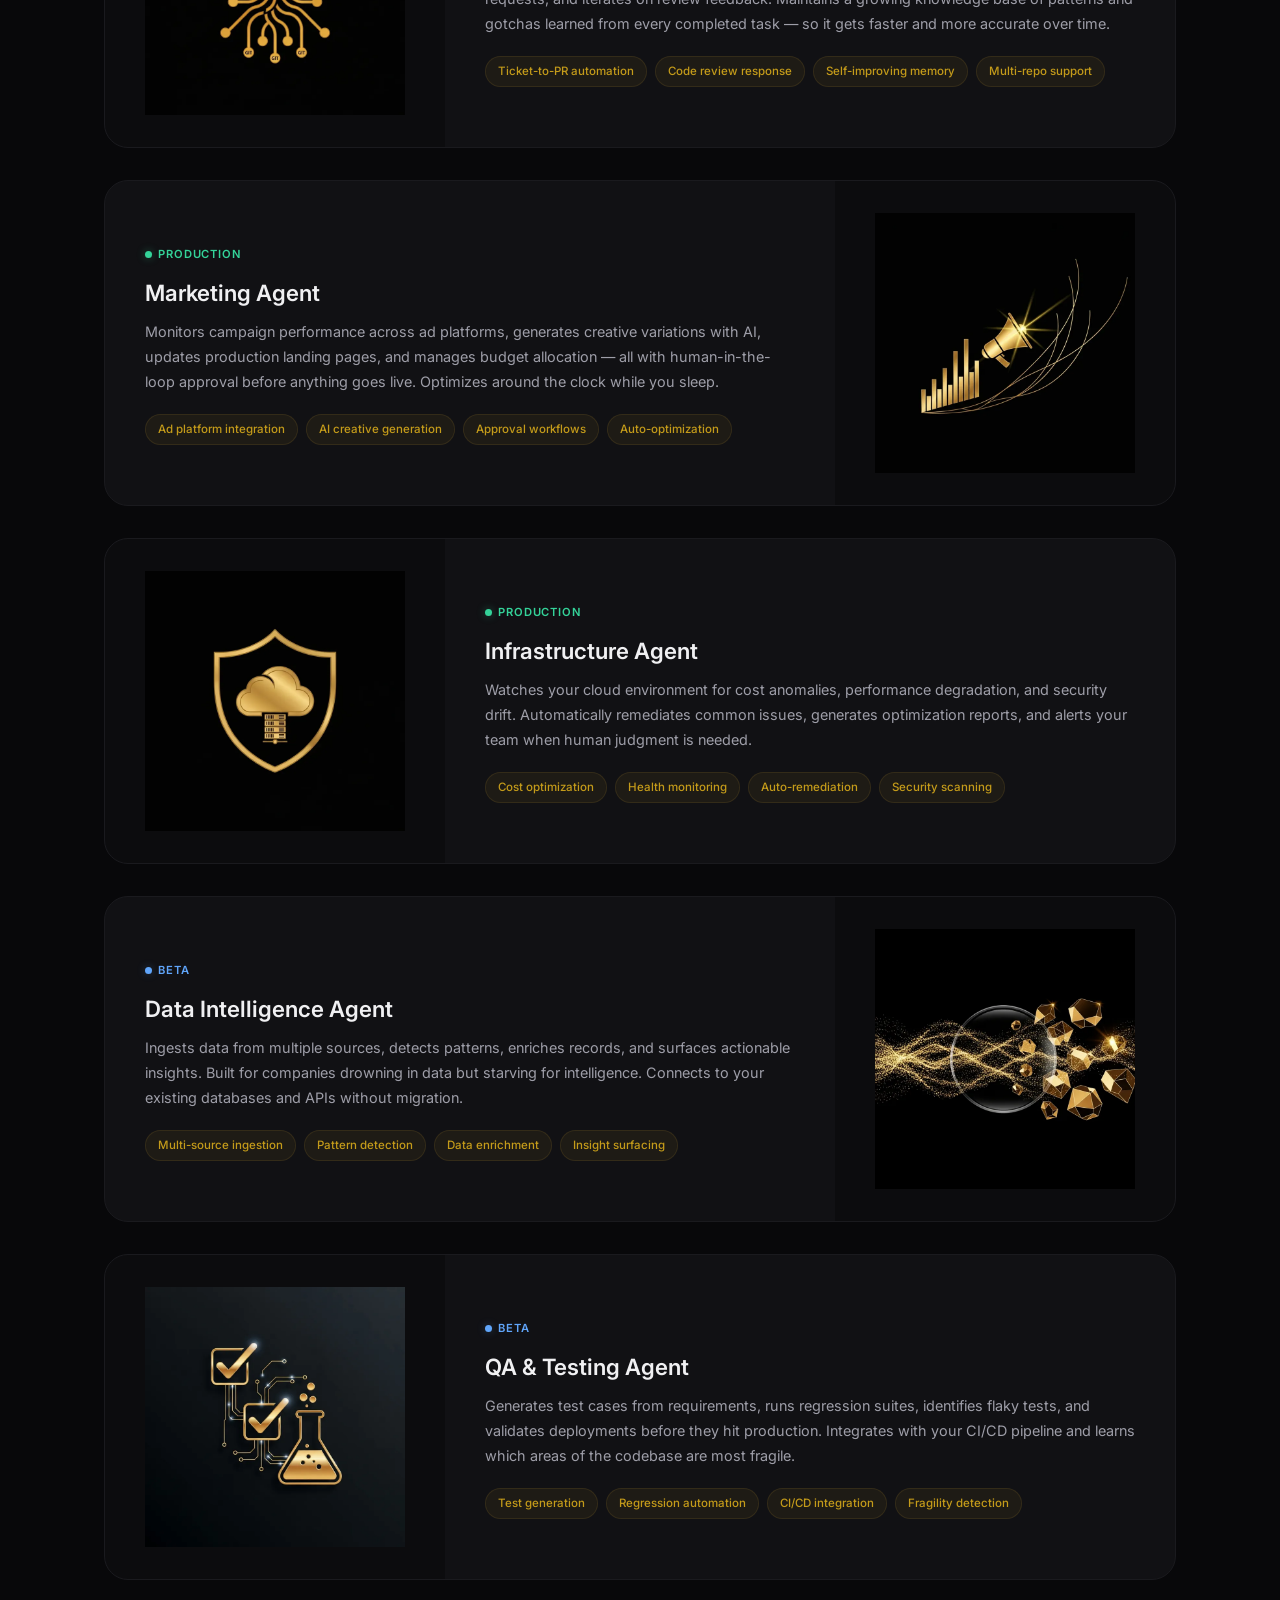
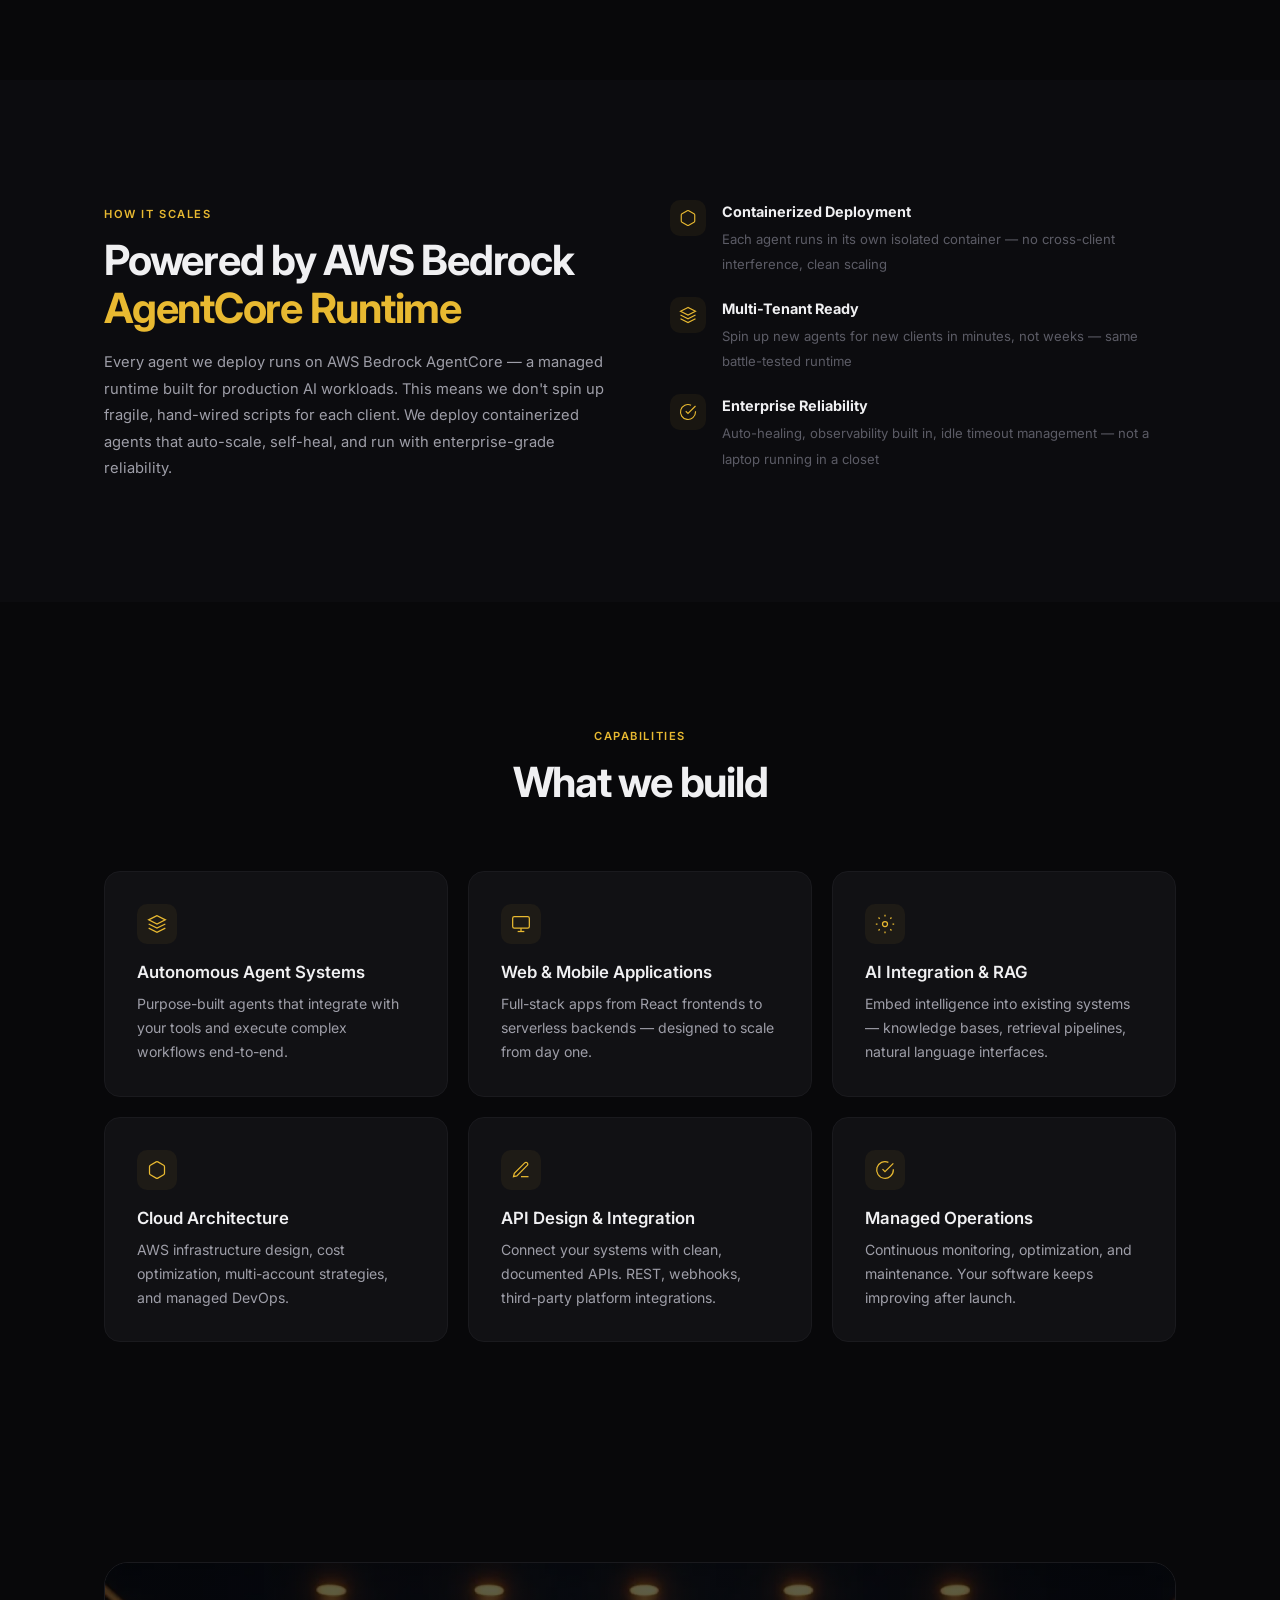
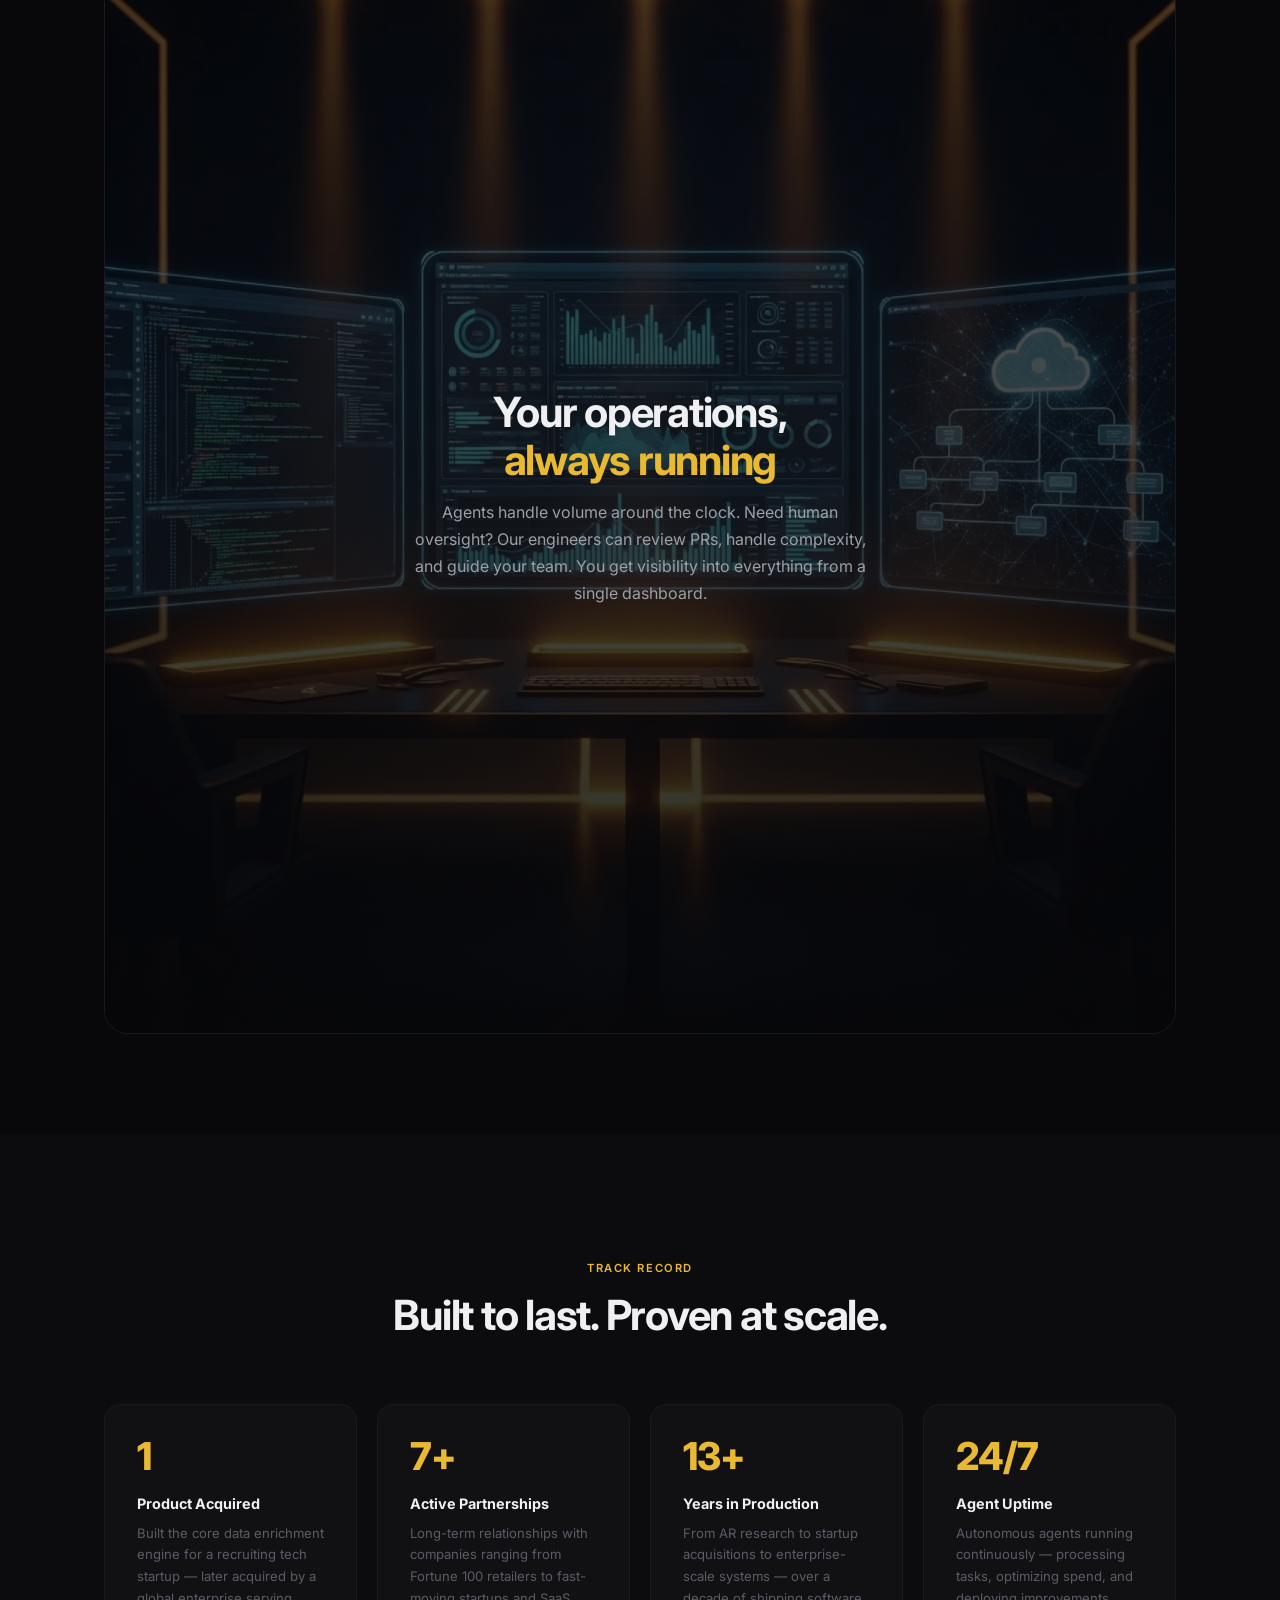
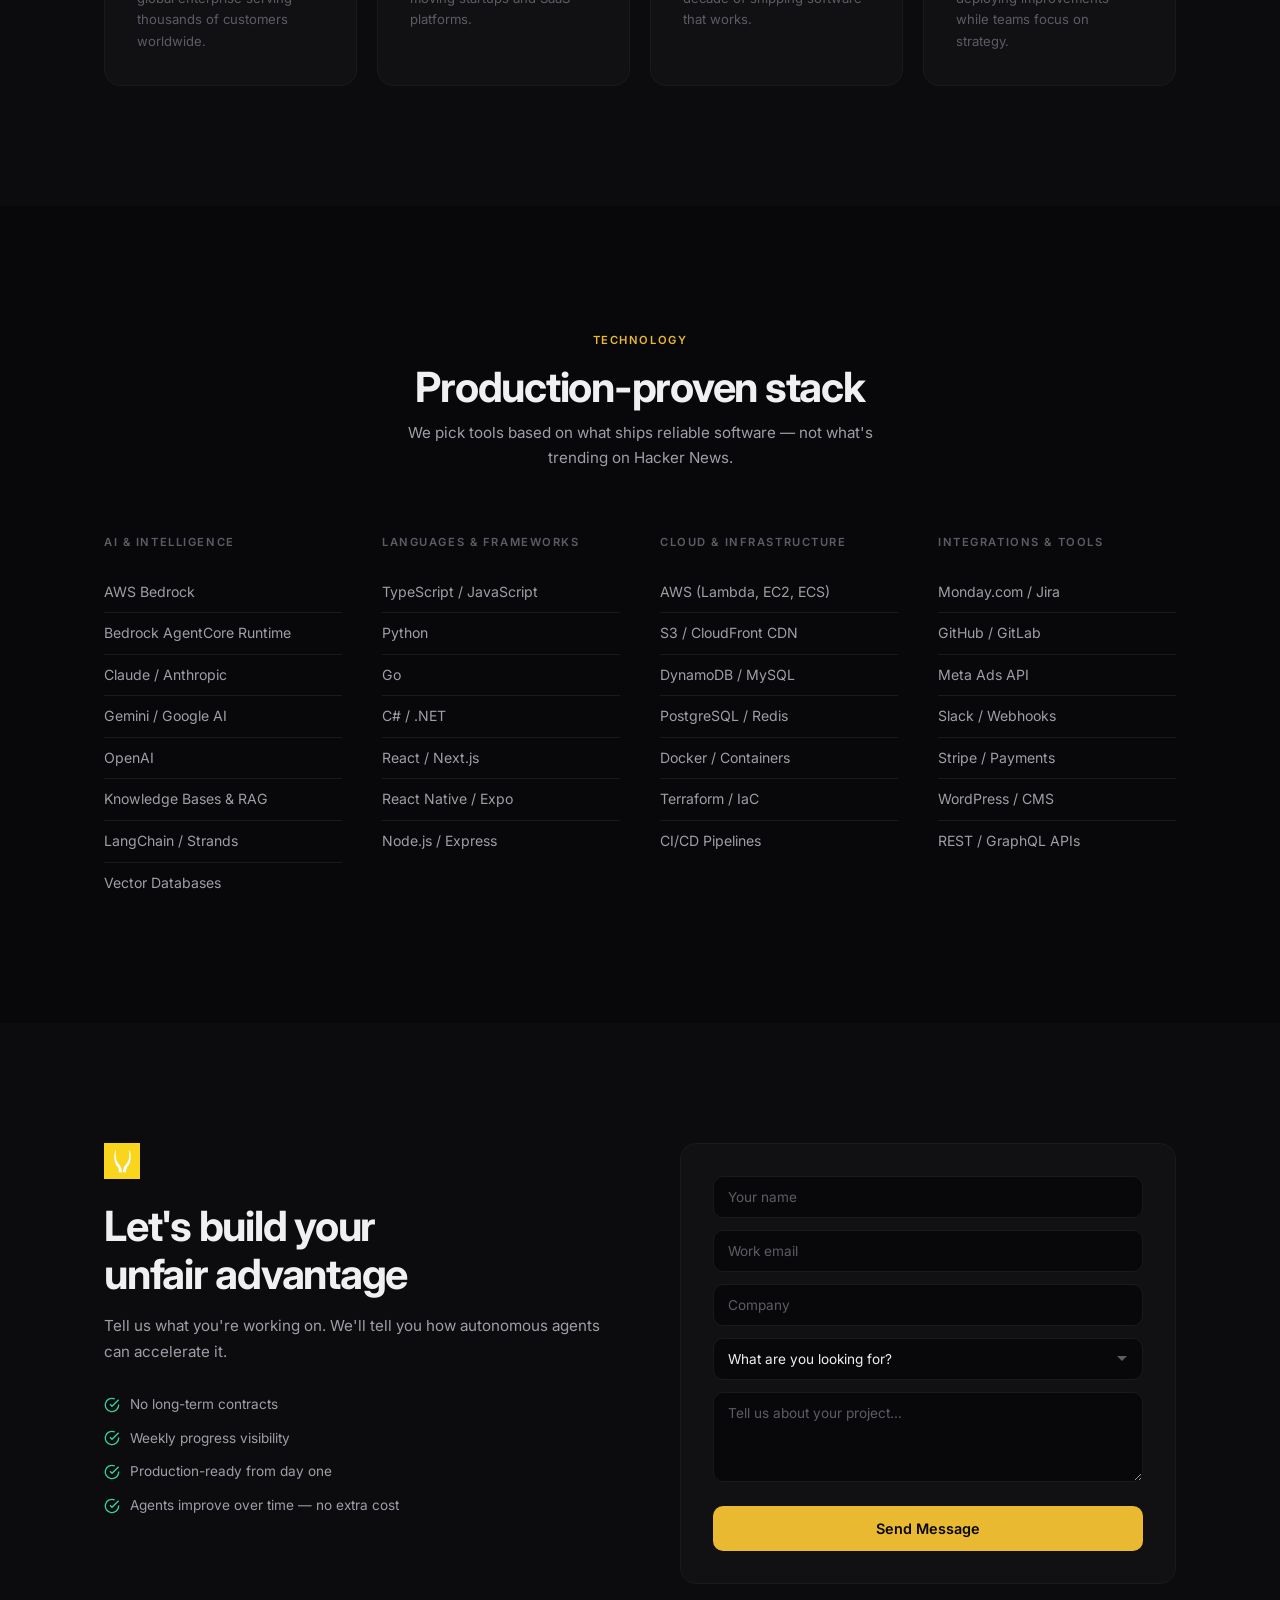
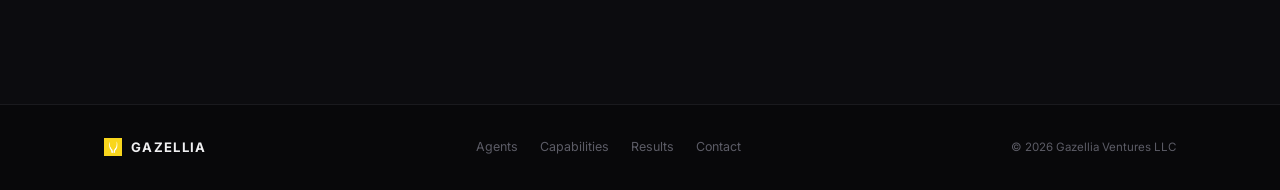
==== commit a33804b9: "Add AgentCore Runtime section — scalability story New section between Agents and Capabilities explai" ====
--- a/index.html
+++ b/index.html
@@ -300,6 +300,33 @@
     </div>
   </section>
 
+  <!-- AgentCore Runtime -->
+  <section class="agentcore">
+    <div class="section-inner">
+      <div class="agentcore-layout">
+        <div class="agentcore-text">
+          <span class="section-tag">How It Scales</span>
+          <h2>Powered by AWS Bedrock<br><span class="text-gold">AgentCore Runtime</span></h2>
+          <p class="agentcore-desc">Every agent we deploy runs on AWS Bedrock AgentCore — a managed runtime built for production AI workloads. This means we don't spin up fragile, hand-wired scripts for each client. We deploy containerized agents that auto-scale, self-heal, and run with enterprise-grade reliability.</p>
+        </div>
+        <div class="agentcore-features">
+          <div class="ac-feature">
+            <div class="ac-icon"><svg viewBox="0 0 24 24" fill="none" stroke="currentColor" stroke-width="1.5"><path d="M21 16V8a2 2 0 0 0-1-1.73l-7-4a2 2 0 0 0-2 0l-7 4A2 2 0 0 0 3 8v8a2 2 0 0 0 1 1.73l7 4a2 2 0 0 0 2 0l7-4A2 2 0 0 0 21 16z"/></svg></div>
+            <div><strong>Containerized Deployment</strong><span>Each agent runs in its own isolated container — no cross-client interference, clean scaling</span></div>
+          </div>
+          <div class="ac-feature">
+            <div class="ac-icon"><svg viewBox="0 0 24 24" fill="none" stroke="currentColor" stroke-width="1.5"><path d="M12 2L2 7l10 5 10-5-10-5z"/><path d="M2 17l10 5 10-5"/><path d="M2 12l10 5 10-5"/></svg></div>
+            <div><strong>Multi-Tenant Ready</strong><span>Spin up new agents for new clients in minutes, not weeks — same battle-tested runtime</span></div>
+          </div>
+          <div class="ac-feature">
+            <div class="ac-icon"><svg viewBox="0 0 24 24" fill="none" stroke="currentColor" stroke-width="1.5"><path d="M22 11.08V12a10 10 0 1 1-5.93-9.14"/><polyline points="22 4 12 14.01 9 11.01"/></svg></div>
+            <div><strong>Enterprise Reliability</strong><span>Auto-healing, observability built in, idle timeout management — not a laptop running in a closet</span></div>
+          </div>
+        </div>
+      </div>
+    </div>
+  </section>
+
   <!-- Capabilities -->
   <section class="capabilities" id="capabilities">
     <div class="section-inner">
@@ -420,6 +447,7 @@
           <h4>AI & Intelligence</h4>
           <ul>
             <li>AWS Bedrock</li>
+            <li>Bedrock AgentCore Runtime</li>
             <li>Claude / Anthropic</li>
             <li>Gemini / Google AI</li>
             <li>OpenAI</li>
--- a/styles.css
+++ b/styles.css
@@ -341,10 +341,59 @@
   color: var(--gold-dim); font-weight: 500;
 }
 
+/* ---- AgentCore ---- */
+.agentcore {
+  padding: 120px 0;
+  background: var(--bg-elevated);
+}
+.agentcore-layout {
+  display: grid;
+  grid-template-columns: 1fr 1fr;
+  gap: 60px;
+  align-items: start;
+}
+.agentcore-desc {
+  font-size: 0.92rem;
+  color: var(--text-secondary);
+  line-height: 1.8;
+  margin-top: 16px;
+}
+.agentcore-features {
+  display: flex;
+  flex-direction: column;
+  gap: 20px;
+}
+.ac-feature {
+  display: flex;
+  gap: 16px;
+  align-items: flex-start;
+}
+.ac-icon {
+  width: 36px; height: 36px; flex-shrink: 0;
+  display: flex; align-items: center; justify-content: center;
+  background: var(--gold-subtle);
+  border-radius: var(--radius-sm);
+  color: var(--gold);
+}
+.ac-icon svg { width: 18px; height: 18px; }
+.ac-feature strong {
+  display: block;
+  font-size: 0.9rem;
+  margin-bottom: 3px;
+}
+.ac-feature span {
+  font-size: 0.82rem;
+  color: var(--text-muted);
+  line-height: 1.6;
+}
+
+@media (max-width: 768px) {
+  .agentcore-layout { grid-template-columns: 1fr; gap: 32px; }
+}
+
 /* ---- Capabilities ---- */
 .capabilities {
   padding: 120px 0;
-  background: var(--bg-elevated);
 }
 .cap-grid {
   display: grid; grid-template-columns: repeat(3, 1fr); gap: 20px;
